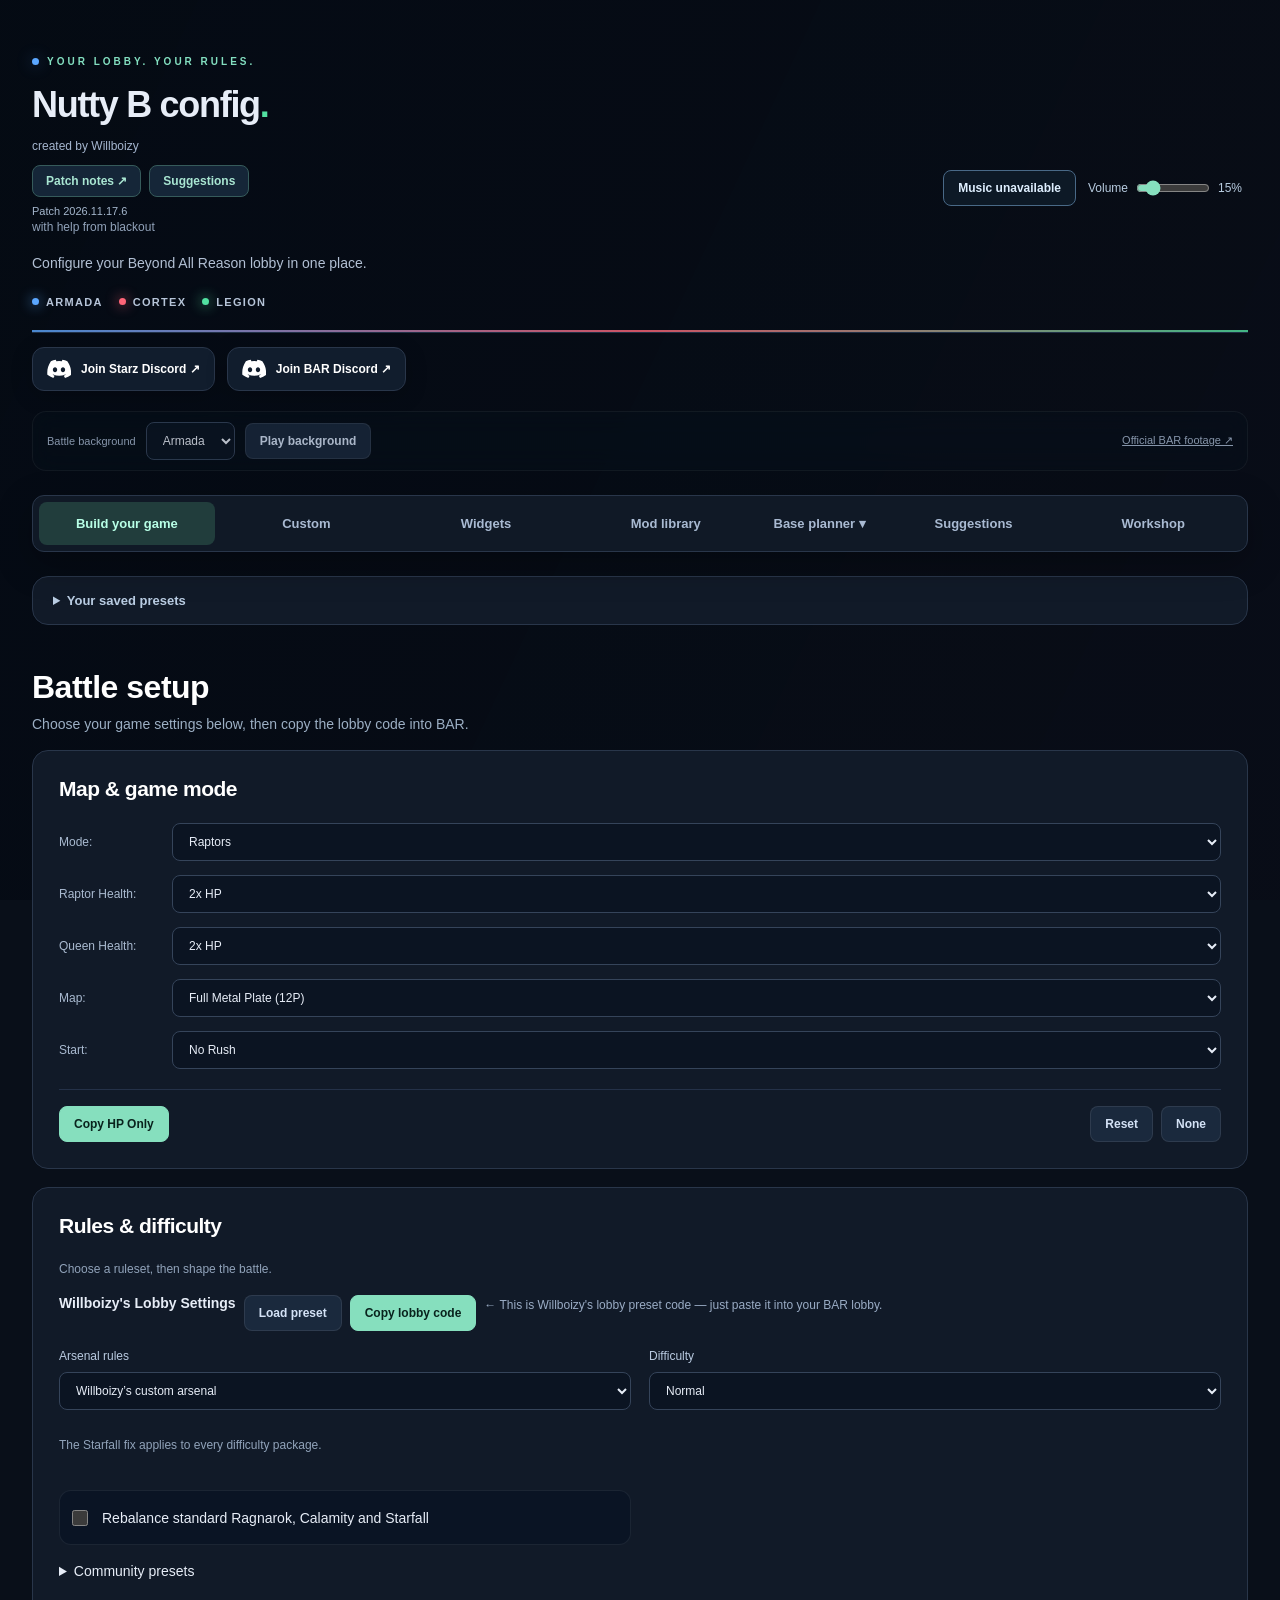
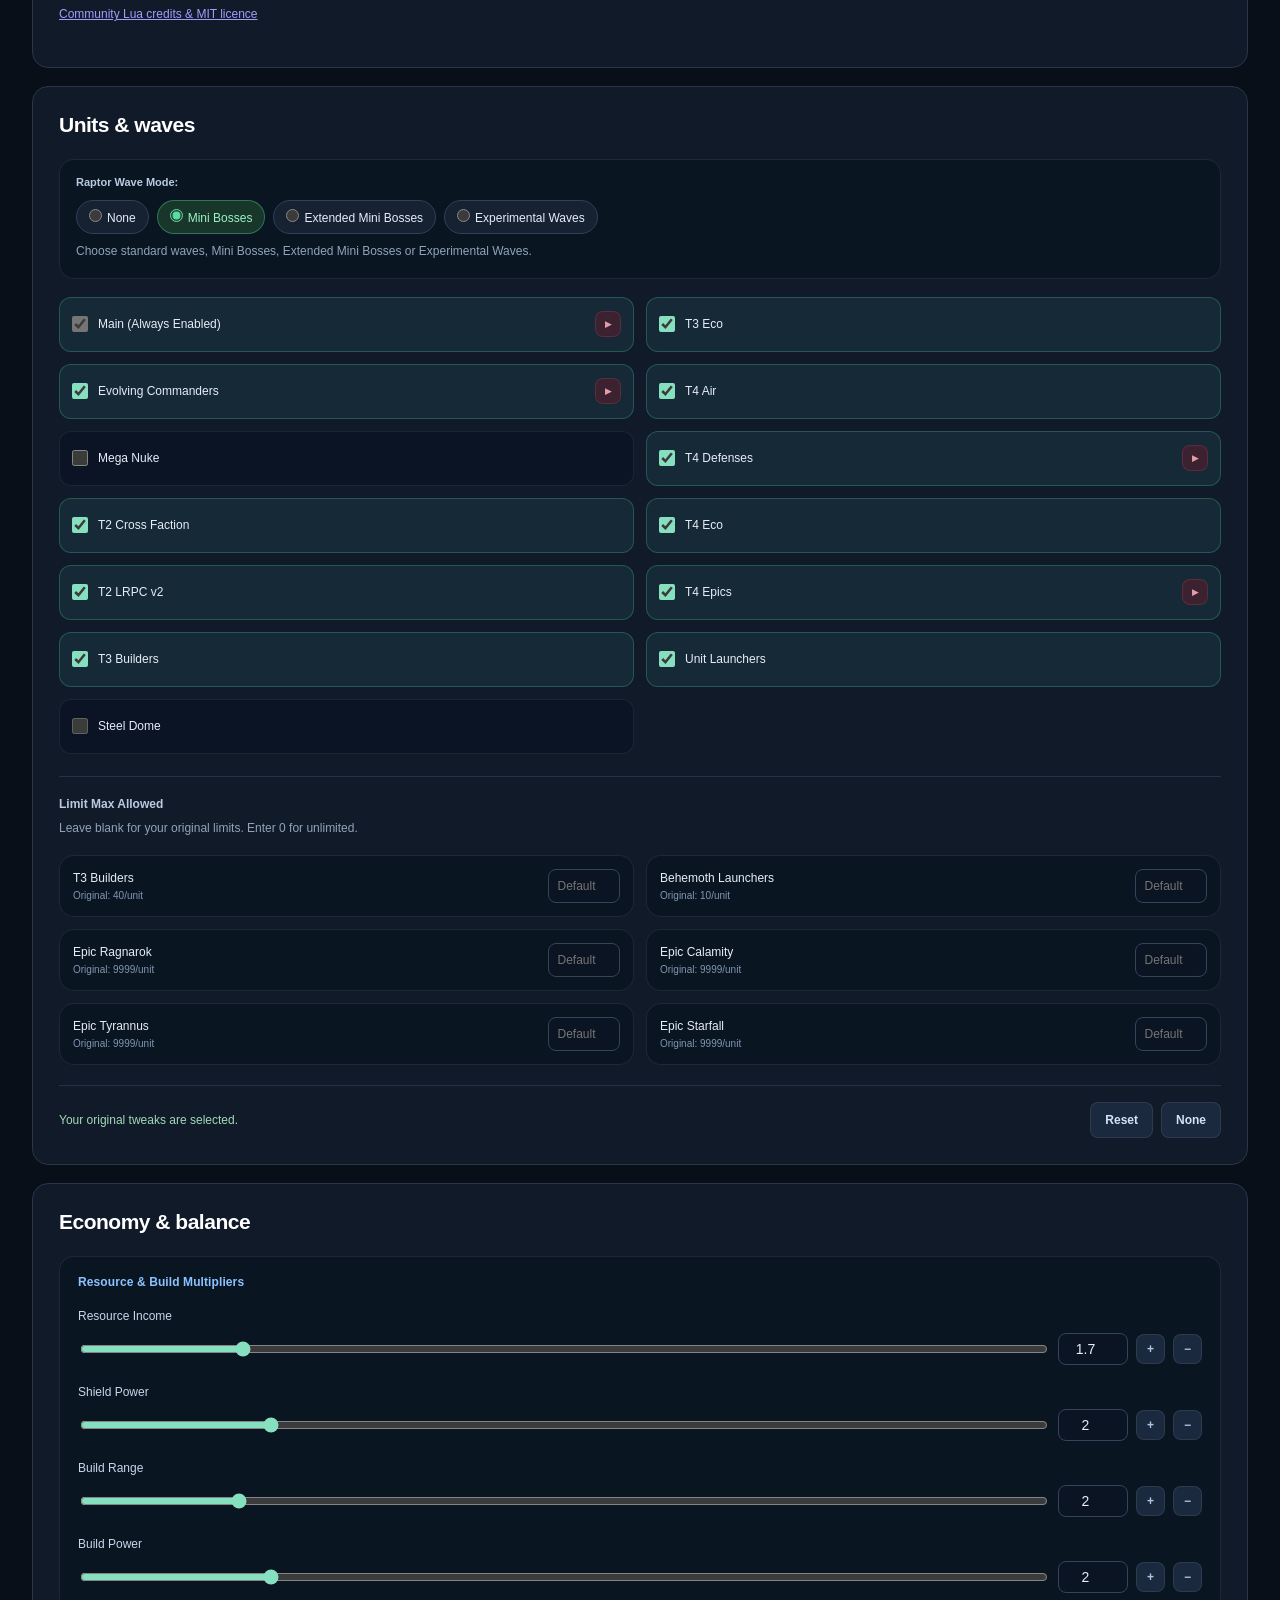
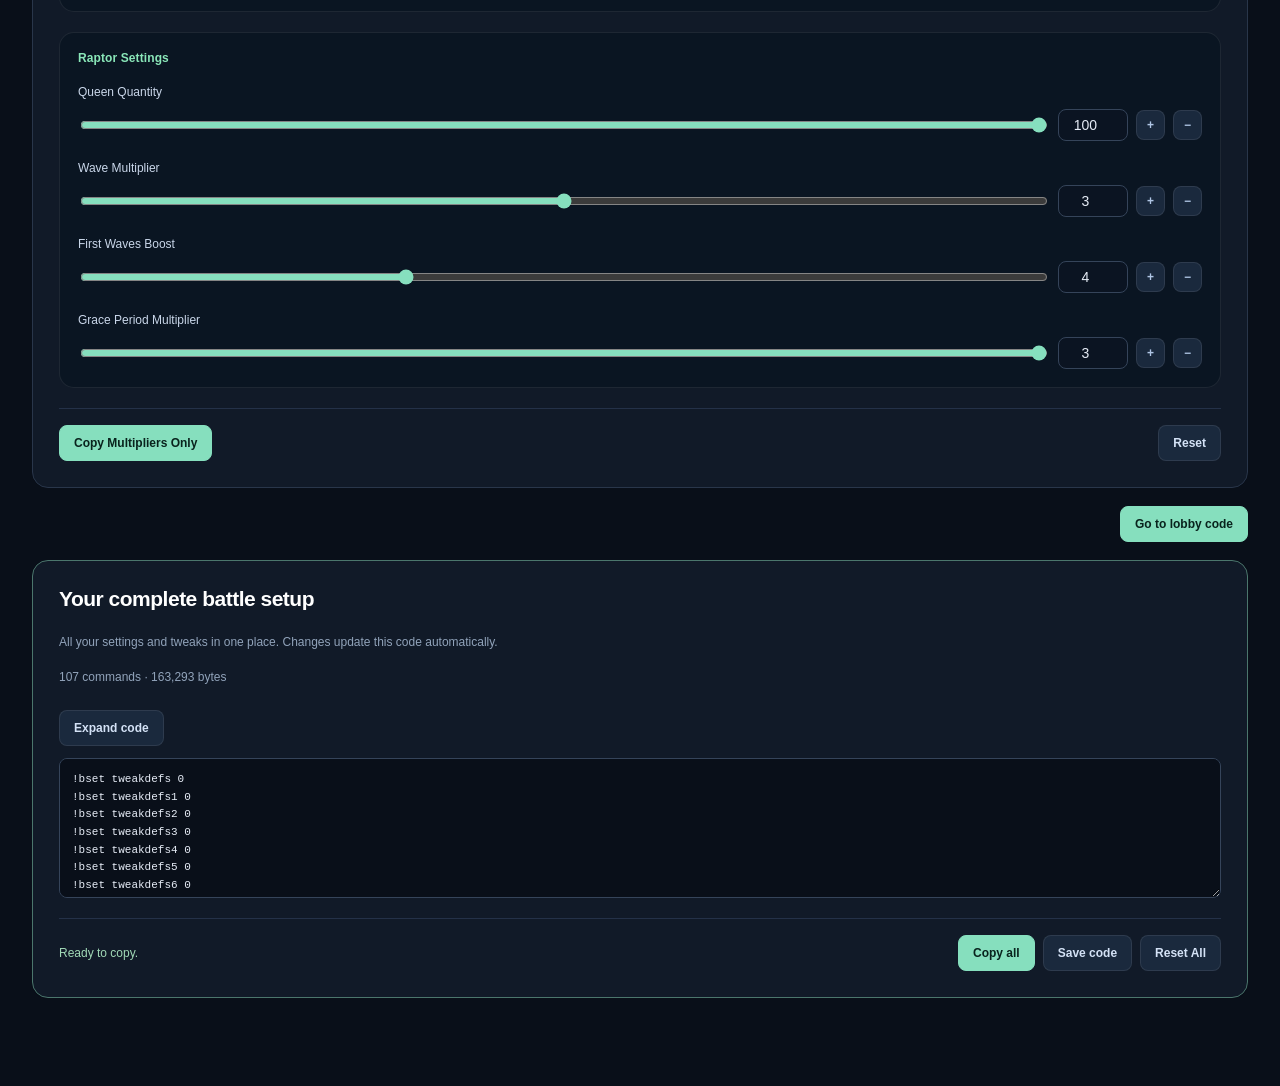
==== index.html @ 0175e6f9 "Patch 2026.11.17.6: Restore Legion turret XP and unlock Sanctuary" ====
<!doctype html>
<html lang="en"><head><meta charset="utf-8"><meta name="viewport" content="width=device-width,initial-scale=1"><title>Nutty B config · NuttyB</title>
<style>
:root{color-scheme:dark;--pink:#ff82bc;--border:#392b43}*{box-sizing:border-box}body{margin:0;background:radial-gradient(ellipse at 10% 0,#352035 0,transparent 45%),#100e16;color:#f9f4fa;font:14px 'Segoe UI',Arial,sans-serif}main{max-width:1180px;margin:auto;padding:38px 30px 28px;min-height:100vh}header{display:flex;justify-content:space-between;align-items:center;gap:20px;margin-bottom:28px}h1{font-size:42px;letter-spacing:-1.8px;margin:4px 0 8px}h2{font-size:21px;letter-spacing:-.5px;margin:0 0 18px}h3{font-size:14px;color:#ffabd0;margin:0 0 22px}.eyebrow{color:#ff82bc;font-size:11px;letter-spacing:2.8px;font-weight:700;text-transform:uppercase}.intro{color:#b7a9c3;margin:0;max-width:540px;line-height:1.6}.badge{border:1px solid #61415f;background:#291d31;border-radius:999px;padding:12px 18px;color:#ffc0dd;font-size:12px}.topnav{display:flex;gap:8px;margin:0 0 24px;padding:5px;background:#1a1522;border:1px solid var(--border);border-radius:14px;width:fit-content;position:sticky;top:10px;z-index:5;box-shadow:0 8px 25px #0005}.topnav button{border:0;background:transparent;padding:12px 22px;border-radius:10px}.topnav button.active{background:#ff82bc;color:#241324}.panel{padding:25px;margin:0 0 22px;border:1px solid var(--border);border-radius:20px;background:#1c1725;box-shadow:0 15px 40px #0002}#configuration{display:grid;grid-template-columns:1fr 1.5fr;gap:22px;align-items:start}#configuration>.panel:first-child{grid-column:1}#configuration>.panel:nth-child(2){grid-column:2;grid-row:1 / span 2}#configuration>.panel:nth-child(3){grid-column:1}.hint{font-size:12px;color:#b3a3c0;line-height:1.6;margin:8px 0 16px}button{font:inherit;font-size:12px;font-weight:650;color:#f9f4fa;background:#332a40;border:1px solid #4b3b58;border-radius:9px;padding:10px 14px;cursor:pointer;transition:background .15s,transform .15s}button:hover{background:#4a3653;transform:translateY(-1px)}button.primary{background:#ff82bc;color:#251224;border-color:#ff82bc}button.primary:hover{background:#ffa7d0}button:disabled{opacity:.5;cursor:default}button:focus-visible,input:focus-visible,select:focus-visible,textarea:focus-visible{outline:2px solid #ffb9db;outline-offset:3px}input,select{font:inherit;color:#f9f4fa;background:#110e18;border:1px solid #4b3a58;border-radius:8px;padding:9px 10px}input[type=checkbox],input[type=radio],input[type=range]{accent-color:var(--pink)}input[type=checkbox]{width:16px;height:16px;margin:0 10px 0 0}select{min-width:0;width:100%;font-size:12px}.setting{display:grid;grid-template-columns:100px 1fr;gap:8px;align-items:center;margin:12px 0}.setting label{color:#cabbd4;font-size:12px}.section-footer{border-top:1px solid #392b43;margin-top:20px;padding-top:16px;display:flex;justify-content:space-between;align-items:center;gap:10px}.toolbar{display:flex;gap:8px}.tweak-grid{display:grid;grid-template-columns:1fr 1fr;gap:10px}.tweak-row{border:1px solid #3d304a;border-radius:10px;background:#231c2d;min-height:52px;padding:12px;display:flex;align-items:center;gap:4px}.tweak-row:has(input:checked){background:#302036;border-color:#734566}.tweak-row label{display:flex;align-items:center;flex:1;font-size:12px;font-weight:600;cursor:pointer}.tweak-row button{padding:5px 8px;color:#ffabd0}.suboptions{padding:10px 14px;background:#18121f;border:1px solid #49324d;border-radius:0 0 10px 10px;margin-top:-6px}.suboptions label{display:flex;align-items:center;padding:7px 0;font-size:12px}.wave-box{padding:14px;margin-bottom:18px;background:#15111e;border-radius:12px;border:1px solid #3d2c46}.wave-title{display:block;margin-bottom:12px;font-size:12px;font-weight:600}.pills{display:flex;gap:8px;flex-wrap:wrap}.pill{padding:8px 12px;background:#231b2c;border:1px solid #4f3a56;border-radius:30px;font-size:12px;cursor:pointer}.pill:has(input:checked){background:#51304b;border-color:#ff82bc}.pill input{margin:0 5px 0 0}.wave-box .hint{margin-bottom:0}.limit-area{margin-top:24px;border-top:1px solid #392b43;padding-top:22px}.limit-title{font-size:14px;font-weight:600}.limits{display:grid;grid-template-columns:1fr 1fr;gap:10px}.limit{display:flex;justify-content:space-between;align-items:center;gap:8px;padding:12px;background:#15111e;border:1px solid #382b43;border-radius:10px;font-size:12px;font-weight:600}.limit input{width:70px;text-align:center}.limit small{display:block;margin-top:5px;font-size:10px;font-weight:400;color:#c7a3bb}.multiplier-grid{display:grid;gap:18px}.multiplier-card{background:#15111e;border:1px solid #382b43;border-radius:12px;padding:18px}.control{margin-bottom:20px}.control:last-child{margin-bottom:0}.control label{display:block;font-size:12px;font-weight:600;margin-bottom:10px}.inputs{display:flex;gap:6px;align-items:center}.inputs input[type=range]{flex:1;min-width:0;padding:0}.inputs input[type=number]{width:66px;text-align:center;padding:7px 5px}.inputs button{padding:7px 10px}.status{font-size:12px;color:#ffc0dd;margin:0;line-height:1.5}#outputs{border-color:#69405f;background:linear-gradient(125deg,#281b30,#1b1725)}#generated{display:grid;grid-template-columns:repeat(3,minmax(0,1fr));gap:14px;margin-top:22px;counter-reset:parts}.copy-row{padding:16px;background:#15111e;border:1px solid #49334e;border-radius:14px;counter-increment:parts;position:relative}.copy-row:before{content:'0' counter(parts);display:block;font-size:27px;font-weight:700;color:#ff82bc;margin-bottom:12px;letter-spacing:-1px}.copy-row button{width:100%;font-size:13px;padding:12px}.copy-row .hint{margin:10px 0;font-size:11px}.part-preview{width:100%;height:92px;resize:vertical;border:1px solid #392b43;border-radius:8px;background:#100c16;color:#bfaac8;padding:10px;font:10px Consolas,monospace}footer{display:flex;justify-content:space-between;gap:20px;color:#a994b5;font-size:11px;line-height:1.7;padding:0 5px}footer a{color:#e6a7ca}[hidden]{display:none!important}@media(min-width:900px){#configuration>.panel:first-child{position:relative}}@media(max-width:900px){main{padding:25px 20px}#configuration{grid-template-columns:1fr}#configuration>.panel:first-child,#configuration>.panel:nth-child(2),#configuration>.panel:nth-child(3){grid-column:1;grid-row:auto}.multiplier-grid{grid-template-columns:1fr 1fr}#generated{grid-template-columns:1fr 1fr}}@media(max-width:580px){main{padding:22px 14px}header{align-items:flex-start}.badge{display:none}h1{font-size:34px}.panel{padding:18px;border-radius:16px}.tweak-grid,.multiplier-grid,#generated{grid-template-columns:1fr}.limits{grid-template-columns:1fr 1fr}.section-footer,footer{flex-wrap:wrap}.topnav{width:100%}.topnav button{flex:1;padding:12px 8px}.limit{flex-direction:column;align-items:flex-start}.limit input{width:100%}}
:root{--pink:#ffe000;--border:#173b73;color-scheme:dark}
body{background:radial-gradient(ellipse at 85% 0,#052b67 0,transparent 42%),#050709;color:#f5f8ff}
header{position:relative;padding:24px 0 26px;border-top:3px solid #ffe000;border-bottom:2px solid #1768f5}
header:after{content:'';position:absolute;bottom:-7px;right:0;width:120px;height:9px;background:repeating-linear-gradient(135deg,#1768f5 0 5px,transparent 5px 11px)}
h1{font-family:Impact,'Arial Narrow','Segoe UI',sans-serif;font-size:54px;font-weight:900;letter-spacing:1px;text-transform:uppercase;text-shadow:3px 2px 0 #0058e4;line-height:1.08}
h2{font-weight:800;color:#fff;letter-spacing:.2px}h3,.eyebrow{color:#ffe000}.intro,.hint,.setting label,footer{color:#acbbcf}
header p[style]{color:#ffe000!important}.badge{border:1px solid #1768f5;background:#071427;color:#fff;border-radius:4px;box-shadow:3px 3px 0 #0058e4}
.topnav{background:#080e18;border-color:#1768f5;border-radius:5px}.topnav button{border-radius:3px}.topnav button.active{background:#ffe000;color:#080b10}
.panel{border-radius:7px;background:#0b1018;border:1px solid #1d498c;box-shadow:0 4px 0 #061d44}
button{background:#10213d;border-color:#28599d;color:#f5f8ff;border-radius:4px}button:hover{background:#153970}button.primary{background:#ffe000;color:#080b10;border-color:#ffe000;box-shadow:0 3px 0 #a69000}button.primary:hover{background:#ffed65}
button:focus-visible,input:focus-visible,select:focus-visible,textarea:focus-visible{outline-color:#ffe000}
input,select,.part-preview{background:#03080f;color:#e5eeff;border-color:#234675;border-radius:4px}
.tweak-row{background:#0b1728;border-color:#244672;border-radius:4px}.tweak-row:has(input:checked){background:#0b2346;border-color:#1768f5;box-shadow:inset 3px 0 #1768f5}.tweak-row button{color:#ffe000}
.suboptions,.wave-box,.limit,.multiplier-card,.copy-row{background:#080e18;border-color:#244672;border-radius:5px}.pill{background:#101c2d;border-color:#244672}.pill:has(input:checked){background:#16356a;border-color:#ffe000;color:#fff}
.limit small{color:#b8c8e0}.section-footer,.limit-area{border-color:#234675}.status{color:#ffe000}
#outputs{background:linear-gradient(125deg,#0c1e39,#070c13);border-color:#1768f5}.copy-row:before{color:#ffe000}.copy-row{box-shadow:inset 0 3px #1768f5}footer a{color:#ffe000}
@media(max-width:580px){h1{font-size:36px;letter-spacing:.5px}.panel{border-radius:5px}header{padding-top:20px}}
/* Modern Blackout dashboard */
:root{--border:#203047;--pink:#ffe14a}
body{background:radial-gradient(ellipse at 90% -10%,#102748 0,transparent 50%),#080c12;font-family:'Segoe UI',Arial,sans-serif;color:#edf3fc}
main{max-width:1280px;padding:44px 36px 32px}
header{padding:12px 0 32px;border-top:0;border-bottom:1px solid #203047;margin-bottom:24px;gap:28px}
header:after{content:none}.eyebrow{font-size:10px;letter-spacing:2.4px;color:#ffe14a;display:inline-flex;align-items:center;gap:8px}.eyebrow:before{content:'';width:7px;height:7px;background:#ffe14a;border-radius:50%;box-shadow:0 0 14px #ffe14a70}
h1{font-family:'Segoe UI',Arial,sans-serif;font-size:48px;letter-spacing:-2px;font-weight:800;text-transform:none;text-shadow:none;line-height:1.15;margin:12px 0}
header p[style]{color:#a5b6cf!important;font-size:12px!important}.intro{font-size:13px;line-height:1.7;max-width:540px;color:#9badc5}
.badge{border:1px solid #28466b;background:#122039;border-radius:999px;box-shadow:none;padding:10px 16px;color:#9ac2ff;font-size:11px;white-space:nowrap}
.topnav{background:#0e1521;border:1px solid #243148;border-radius:12px;padding:5px;top:12px;box-shadow:0 12px 32px #0005;backdrop-filter:blur(16px);margin-bottom:24px}
.topnav button{border-radius:8px;padding:11px 20px;color:#a7b8d0}.topnav button.active{background:#ffe14a;color:#10151d;box-shadow:0 3px 10px #ffe14a18}
.panel{padding:24px;border-radius:16px;background:linear-gradient(145deg,#101823,#0d141e);border:1px solid #243148;box-shadow:0 8px 30px #0002;margin-bottom:20px}
h2{font-size:18px;letter-spacing:-.3px;font-weight:700;margin-bottom:20px}h3{font-size:12px;font-weight:650;letter-spacing:.1px;margin-bottom:20px;color:#8bb8ff}
.hint{color:#8fa1bb;font-size:12px}.setting{grid-template-columns:105px 1fr;margin:14px 0}.setting label{color:#a9bad0}
button{background:#1a2638;border:1px solid #304057;border-radius:8px;font-size:12px;padding:10px 14px;box-shadow:none;transition:background .15s,border-color .15s,transform .15s}
button:hover{background:#24354f;border-color:#456490}button.primary{background:#ffe14a;color:#141a23;border-color:#ffe14a;box-shadow:none}button.primary:hover{background:#ffeb83}
input,select,.part-preview{background:#090f18;color:#e4edf9;border:1px solid #2a3950;border-radius:8px;padding:10px 12px}
select{font-size:12px}.tweak-grid{gap:9px}.tweak-row{min-height:51px;padding:12px;background:#101a28;border:1px solid #28364d;border-radius:9px;box-shadow:none;transition:background .15s,border-color .15s}
.tweak-row:has(input:checked){background:#11223a;border-color:#295da3;box-shadow:none}.tweak-row:hover{border-color:#5275a7}.tweak-row label{font-weight:500}.tweak-row button{padding:5px 9px;background:#1a2d49;border-color:#2c4a70;color:#88b7ff}
input[type=checkbox]{accent-color:#3f8dff;border-radius:4px}input[type=range],input[type=radio]{accent-color:#ffe14a}
.wave-box{padding:16px;background:#0c1421;border:1px solid #27364d;border-radius:10px}.wave-title{color:#b1c1d8;font-size:11px}.pill{padding:8px 12px;background:#162132;border-color:#304058}.pill:has(input:checked){background:#27304a;border-color:#687654;color:#ffeb83}
.suboptions{background:#0a1422;border-color:#2d4768;border-radius:8px}.limit-area{margin-top:22px;padding-top:20px}.limit-title{font-size:12px;color:#b0c0d6}
.limits{gap:9px}.limit{border:1px solid #25354b;background:#0c1421;border-radius:9px;padding:13px;font-weight:500}.limit small{color:#8499b7;font-size:10px}.limit input{width:72px;padding:9px 7px}
.multiplier-card{background:#0c1421;border:1px solid #25354b;border-radius:10px;padding:18px}.control label{font-weight:500;color:#c9d6e9}.inputs{gap:8px}.inputs input[type=number]{width:70px}.inputs button{padding:7px 10px;color:#afc5e4}
.section-footer,.limit-area{border-color:#243148}.status{color:#a7c6f5;font-size:12px}#outputs{background:linear-gradient(130deg,#101e32,#0d141e);border-color:#2d4c75}
.copy-row{background:#0a1421;border:1px solid #2b405f;border-radius:12px;padding:18px;box-shadow:none}.copy-row:before{color:#74acff;font-size:24px;font-weight:650;letter-spacing:-.5px}.part-preview{color:#8ba1bf;font-size:10px;line-height:1.5;height:100px;padding:12px}
#saved-presets{padding:20px 24px}#saved-presets h2{margin-bottom:6px}#saved-presets .hint{margin:8px 0 15px}#saved-presets .toolbar{gap:10px;align-items:center}#saved-presets input{flex:1;min-width:160px;max-width:260px}#saved-presets select{flex:1;min-width:160px}#saved-presets p[role=status]:empty{display:none}footer{color:#788da9;padding:8px 2px}footer a{color:#8fbbff}
@media(max-width:900px){main{padding:30px 22px}h1{font-size:40px}.panel{padding:22px}}
@media(max-width:580px){main{padding:24px 14px}h1{font-size:34px;letter-spacing:-1.2px}.panel{padding:18px;border-radius:13px}.topnav button{padding:11px 8px;font-size:11px}.setting{grid-template-columns:95px 1fr}#saved-presets{padding:18px}#saved-presets input,#saved-presets select{max-width:none;flex-basis:100%}.toolbar{flex-wrap:wrap}.section-footer>.toolbar{width:100%}.section-footer>.toolbar button{flex:1}.limit input{width:100%}.multiplier-card{padding:16px}}
</style><style>.widget-grid{display:grid;grid-template-columns:repeat(3,minmax(0,1fr));gap:16px;margin:24px 0}.widget-card{padding:22px;border:1px solid #263b57;border-radius:14px;background:#0b121d;display:flex;flex-direction:column;gap:12px}.widget-card h3{margin:0;color:#fff;font-size:18px}.widget-card p{margin:0;line-height:1.6;color:#a7b8d0}.widget-card small{color:#ffe14a}.widget-card button,.widget-card a{margin-top:auto}.widget-link{display:inline-block;text-decoration:none;background:#ffe14a;color:#10151d;padding:12px 16px;border-radius:8px;font-size:13px;font-weight:700}.widget-install{padding:20px;background:#101f32;border-radius:12px;line-height:1.8;color:#c5d4e8}.widget-section-title{margin-top:32px}.topnav{flex-wrap:wrap}@media(max-width:900px){.widget-grid{grid-template-columns:repeat(2,minmax(0,1fr))}}@media(max-width:580px){.widget-grid{grid-template-columns:1fr}}</style><style id="battle-background-style">.battle-background{position:fixed;inset:0;width:100%;height:100%;object-fit:cover;z-index:-2;pointer-events:none}body{isolation:isolate;background:#080e18}body:before{content:'';position:fixed;inset:0;background:linear-gradient(110deg,rgba(5,10,17,.88),rgba(8,19,35,.76));z-index:-1;pointer-events:none}.background-controls{display:flex;flex-wrap:wrap;align-items:center;gap:10px;margin:0 0 24px}.background-controls label,.background-controls a{font-size:11px;color:#a7b8d0}.background-controls select{width:auto}.background-controls a{margin-left:auto}@media(prefers-reduced-motion:reduce){.battle-background{display:none}}</style><style>.discord-button{background:#5865f2;color:#fff;display:inline-flex;align-items:center;gap:10px}.discord-button:hover{background:#4752c4}.discord-button:focus-visible{outline:2px solid #fff;outline-offset:4px}.discord-button svg{width:24px;height:24px;fill:currentColor;flex-shrink:0}</style><link rel="stylesheet" href="nutty-modern.css?v=community-cards-1"><link rel="stylesheet" href="nutty-music.css?v=audio-track-1">
<link rel="icon" type="image/png" href="raptor-queen-actual.png?v=20261021">
<link rel="apple-touch-icon" href="raptor-queen-actual.png?v=20261021">
<meta property="og:image" content="https://willzyboi.github.io/nuttyb/raptor-queen-actual.png">
<meta property="og:image:alt" content="Beyond All Reason Epic Raptor Queen">
<meta name="twitter:card" content="summary_large_image">
<meta name="twitter:image" content="https://willzyboi.github.io/nuttyb/raptor-queen-actual.png">
<link rel="stylesheet" href="game-polish.css?v=patch-20261106-1"></head><body><video id="battle-background" class="battle-background" autoplay muted loop playsinline preload="metadata" aria-hidden="true" src="https://ixstudiosdata.nl/BAR/BAR_BG_Armada_Animated_1080P.mp4"></video><main>
<header><div><span class="eyebrow">Your lobby. Your rules.</span><h1>Nutty B config<span style="color:var(--pink)">.</span></h1><p style="margin:0 0 12px;color:#ffc0dd;font-size:13px">created by Willboizy</p><p class="patch-version" style="color:#ffe000;font-size:12px;font-weight:700;margin:8px 0" title="Loaded website patch">Patch 2026.11.17.6 - Blackouts Game Settings</p><p class="creator-help">with help from blackout</p><p class="intro">Build your NuttyB battle, dial up the chaos, and take it straight into BAR.</p><div class="faction-signature" aria-label="Armada, Cortex and Legion"><span style="--faction:var(--armada)"><i aria-hidden="true"></i>Armada</span><span style="--faction:var(--cortex)"><i aria-hidden="true"></i>Cortex</span><span style="--faction:var(--legion)"><i aria-hidden="true"></i>Legion</span></div></div><div class="music-bar"><button id="music-open" class="music-open" aria-pressed="false">♫ Play music</button><label>Volume <input id="music-volume" type="range" min="0" max="100" value="15"><output id="music-level">15%</output></label></div></header>
<div class="discord-links" style="display:flex;flex-wrap:wrap;gap:20px;margin:20px 0 28px"><div><a class="widget-link discord-button" href="https://discord.gg/kmzKGBWB3" target="_blank" rel="noopener noreferrer"><svg viewBox="0 0 24 24" aria-hidden="true"><path d="M20.32 4.37a19.8 19.8 0 0 0-4.89-1.52c-.21.38-.45.89-.62 1.29a18.2 18.2 0 0 0-5.42 0c-.17-.4-.41-.91-.63-1.29A19.7 19.7 0 0 0 3.87 4.37C.78 8.97-.06 13.45.36 17.87a19.9 19.9 0 0 0 6 3.04c.49-.66.92-1.36 1.29-2.1-.71-.26-1.4-.59-2.05-.97l.5-.39c3.96 1.82 8.27 1.82 12.18 0l.5.39c-.65.38-1.34.71-2.05.97.37.74.8 1.44 1.29 2.1a19.8 19.8 0 0 0 6-3.04c.49-5.13-.84-9.57-3.7-13.5ZM8.02 15.15c-1.19 0-2.16-1.09-2.16-2.43s.95-2.43 2.16-2.43c1.22 0 2.18 1.1 2.16 2.43 0 1.34-.95 2.43-2.16 2.43Zm7.96 0c-1.19 0-2.16-1.09-2.16-2.43s.95-2.43 2.16-2.43c1.22 0 2.18 1.1 2.16 2.43 0 1.34-.94 2.43-2.16 2.43Z"/></svg>Join Starz Discord ↗</a><p class="hint" style="margin:8px 0 0">for nutty b games chat</p></div><div><a class="widget-link discord-button" href="https://discord.gg/9XVJW78p2" target="_blank" rel="noopener noreferrer"><svg viewBox="0 0 24 24" aria-hidden="true"><path d="M20.32 4.37a19.8 19.8 0 0 0-4.89-1.52c-.21.38-.45.89-.62 1.29a18.2 18.2 0 0 0-5.42 0c-.17-.4-.41-.91-.63-1.29A19.7 19.7 0 0 0 3.87 4.37C.78 8.97-.06 13.45.36 17.87a19.9 19.9 0 0 0 6 3.04c.49-.66.92-1.36 1.29-2.1-.71-.26-1.4-.59-2.05-.97l.5-.39c3.96 1.82 8.27 1.82 12.18 0l.5.39c-.65.38-1.34.71-2.05.97.37.74.8 1.44 1.29 2.1a19.8 19.8 0 0 0 6-3.04c.49-5.13-.84-9.57-3.7-13.5ZM8.02 15.15c-1.19 0-2.16-1.09-2.16-2.43s.95-2.43 2.16-2.43c1.22 0 2.18 1.1 2.16 2.43 0 1.34-.95 2.43-2.16 2.43Zm7.96 0c-1.19 0-2.16-1.09-2.16-2.43s.95-2.43 2.16-2.43c1.22 0 2.18 1.1 2.16 2.43 0 1.34-.94 2.43-2.16 2.43Z"/></svg>Join BAR Discord ↗</a><p class="hint" style="margin:8px 0 0">Beyond All Reason official Discord</p></div></div>
<div class="background-controls"><label for="background-faction">Battle background</label><select id="background-faction"><option value="Armada">Armada</option><option value="Cortex">Cortex</option></select><button id="background-pause" type="button">Pause background</button><a href="https://www.beyondallreason.info/promokit" target="_blank" rel="noopener noreferrer">Official BAR footage ↗</a></div><nav class="topnav" aria-label="Configurator"><button class="active" id="configuration-tab" aria-pressed="true">Build your game</button><button id="custom-tab" aria-pressed="false">Custom</button><button id="widgets-tab" aria-pressed="false">Widgets</button><button id="library-tab" aria-pressed="false">Mod library</button><div class="planner-menu"><button id="planner-tab" aria-pressed="false">Base planner ▾</button><div class="planner-dropdown"><button id="planner-own" type="button">Make your own</button><button id="planner-community" type="button">Community made</button></div></div><button id="suggestions-tab" aria-pressed="false">Suggestions</button></nav>
<div id="configuration">
<section class="panel"><h2>Set the battlefield</h2><div id="game-settings"></div><div class="section-footer"><button class="primary" id="copy-hp">Copy HP Only</button><div class="toolbar"><button id="reset-game">Reset</button><button id="none-hp">None</button></div></div></section>
<section class="panel"><h2>Choose your arsenal</h2><div class="wave-box"><span class="wave-title">Raptor Wave Mode:</span><div class="pills" id="wave-options"></div><p class="hint">Choose standard waves, Mini Bosses, Extended Mini Bosses or Experimental Waves.</p></div><div class="tweak-grid" id="tweak-options"></div><div class="limit-area"><div class="limit-title">Limit Max Allowed</div><p class="hint">Leave blank for your original limits. Enter 0 for unlimited.</p><div class="limits" id="limits"></div></div><div class="section-footer"><p class="status" id="tweak-status">Your original tweaks are selected.</p><div class="toolbar"><button id="reset-tweaks">Reset</button><button id="none-tweaks">None</button></div></div></section>
<section class="panel"><h2>Turn it up</h2><div class="multiplier-grid"><div class="multiplier-card"><h3>Resource & Build Multipliers</h3><div id="resource-sliders"></div></div><div class="multiplier-card"><h3>Raptor Settings</h3><div id="raptor-sliders"></div></div></div><div class="section-footer"><button class="primary" id="copy-multipliers">Copy Multipliers Only</button><button id="reset-multipliers">Reset</button></div></section>
</div>
<section class="panel" id="outputs"><h2>Your complete battle setup</h2><p class="hint">All your settings and tweaks in one place. Changes update this code automatically.</p><div id="generated"></div><div class="section-footer"><p class="status" id="status" role="status" aria-live="polite">Ready to copy.</p><div class="toolbar"><button class="primary" id="copy-all">Copy all</button><button id="download">Save code</button><button id="reset">Reset All</button></div></div><textarea id="manual" class="part-preview" aria-label="Manual copy" hidden readonly></textarea></section>
<section class="panel" id="custom" hidden>
<h2>Make it yours</h2><p class="hint">Add your own tweaks to this configuration. Applied code is saved in this browser and included in the generated code.</p>
<div class="setting"><label for="custom-format">Code format</label><select id="custom-format"><option value="lua">Lua code</option><option value="tweak">Encoded tweak commands</option></select></div>
<div class="setting" id="custom-target-row"><label for="custom-target">Apply to</label><select id="custom-target"><option value="tweakdefs8">Unit definitions (Lua statements)</option><option value="tweakunits8">Unit tweaks (Lua table)</option></select></div>
<p class="hint">Lua code is encoded automatically. Unit definitions use UnitDefs; unit tweaks must return a table. For encoded tweaks, paste complete !bset tweakdefs or !bset tweakunits commands. Existing tweaks in the same slot are combined; your custom changes take priority within that slot.</p>
<label for="custom-code" style="display:block;margin:18px 0 10px;font-weight:600">Your code</label><textarea id="custom-code" class="part-preview" style="height:280px;font-size:13px" spellcheck="false" placeholder="Paste your Lua or complete encoded tweak commands here"></textarea>
<div class="section-footer"><p id="custom-status" class="status" role="status" aria-live="polite">Paste your code, then select Apply code.</p><div class="toolbar"><button id="clear-custom">Clear</button><button class="primary" id="apply-custom">Apply code</button></div></div>
</section>

<section class="panel" id="widgets" hidden></section><section class="panel" id="library" hidden></section><section id="planner" hidden><div id="planner-community-view" class="panel" hidden><h2>Community made layouts</h2><p>No community layouts have been shared here yet.</p><button id="planner-community-create">Make your own layout</button></div><iframe allowfullscreen title="NuttyB base layout planner" loading="lazy" src="base-planner.html?embedded=1&amp;v=more-buildings-1"></iframe></section><section class="panel" id="suggestions" hidden aria-labelledby="suggestions-heading"><h2 id="suggestions-heading">Suggest a config change</h2><p class="hint">Got an idea for NuttyB? Send unit balance ideas, new features or bug reports. Suggestions are public GitHub issues and need a free GitHub account. They are reviewed before any config changes.</p><form id="suggestion-form" style="max-width:760px;display:grid;gap:16px;margin-top:24px"><label>Category<select id="suggestion-category"><option>Unit balance</option><option>Raptors and bosses</option><option>New feature</option><option>Bug report</option><option>Other</option></select></label><label>Suggestion title<input id="suggestion-title" style="display:block;width:100%;margin-top:8px" maxlength="100" required placeholder="What would you like changed?"></label><label>Details<textarea id="suggestion-details" class="part-preview" style="height:180px;display:block;margin-top:8px;font-size:14px" maxlength="4000" required placeholder="Explain your idea and why it would help. For bugs, include your settings and what happened."></textarea></label><button class="primary" type="submit">Prepare suggestion</button><p id="suggestion-status" role="status">Prepare your suggestion when you are ready.</p><a id="suggestion-submit" class="widget-link" target="_blank" rel="noopener noreferrer" hidden>Review and submit on GitHub</a></form></section></main><script src="nutty-data.js?v=patch-20261021-2"></script><script src="nutty-engine.js?v=url-safe-1"></script><script src="nutty-options.js?v=patch-20261011"></script><script src="steel-dome.js?v=lower-projectiles-1"></script><script src="nutty-ui.js?v=patch-20261029-3"></script><script src="nutty-custom.js?v=inline-copy-1"></script><script src="nutty-presets.js?v=presets-1"></script><script src="nutty-widgets.js?v=inline-copy-1"></script><script src="nutty-library.js?v=inline-copy-1"></script><script src="nutty-background.js?v=battle-1"></script><script src="nutty-lua-parser.js?v=0.3.1"></script><script src="nutty-community-data.js?v=constructor-only-4"></script><script src="nutty-consolidated.js?v=patch-20261117-6"></script><audio id="background-music" src="cosmic-family-flight.m4a" loop preload="metadata"></audio><script src="nutty-music.js?v=audio-track-1"></script><script src="nutty-community-layouts.js?v=blackbunker-early-5"></script><script src="game-polish.js?v=patch-20261117-6"></script><script src="nutty-suggestions.js?v=patch-20261023-1-header"></script></body></html>
---- nutty-modern.css ----
:root{--pink:#5ba7ff;--border:#ffffff16;--armada:#5ba7ff;--cortex:#ff6578;--legion:#52e1a1;color-scheme:dark}
body{font-family:Inter,'Segoe UI',Arial,sans-serif;color:#edf4ff;background:#060b14}
body:before{background:linear-gradient(115deg,rgba(4,10,19,.86),rgba(9,13,23,.74))}
main{max-width:1320px;padding:54px 36px 32px}
header{position:relative;padding:22px 0 30px;align-items:center;gap:28px;margin-bottom:10px}
header:after{content:'';position:absolute;bottom:0;left:0;width:100%;height:2px;background:linear-gradient(90deg,var(--armada),var(--cortex),var(--legion));opacity:.8}
h1{font-size:clamp(36px,5vw,66px);font-weight:800;letter-spacing:-2.6px;line-height:1.08;margin:18px 0 14px}
h1 span{color:var(--legion)!important}.eyebrow{color:#95c7ff;letter-spacing:3px;font-size:10px}.eyebrow:before{background:var(--armada);box-shadow:0 0 16px #5ba7ff70}
.intro{font-size:14px;max-width:580px;color:#b2c0d4}.badge{background:#0c192b80;border:1px solid #73b4ff36;color:#b2d5ff;padding:12px 18px;backdrop-filter:blur(12px)}
.faction-signature{display:flex;gap:16px;flex-wrap:wrap;margin:20px 0 0;color:#b6c4d8;font-size:11px;font-weight:650;letter-spacing:1.3px;text-transform:uppercase}.faction-signature span{display:flex;align-items:center;gap:7px}.faction-signature i{width:7px;height:7px;border-radius:50%;background:var(--faction);box-shadow:0 0 13px var(--faction)}
.discord-links{margin:26px 0 22px!important;gap:14px!important}.discord-links .hint{font-size:11px}.discord-button{border:1px solid #ffffff22;border-radius:12px;padding:13px 18px;box-shadow:0 5px 22px #0003}
.background-controls{padding:10px 14px;background:#08121d75;border:1px solid #ffffff10;border-radius:14px;backdrop-filter:blur(12px)}
.topnav{width:100%;gap:6px;padding:7px;background:#080f1edb;border:1px solid #ffffff16;border-radius:16px;backdrop-filter:blur(22px);box-shadow:0 12px 36px #0004;top:12px}
.topnav button{flex:1;padding:14px 16px;border-radius:11px;color:#a9bad2;font-size:12px}.topnav button.active{background:linear-gradient(120deg,#377ad5,#235aa7);color:#fff;box-shadow:0 3px 18px #367ce52b}.topnav button:nth-child(2).active,.topnav button:nth-child(3).active{background:linear-gradient(120deg,#c4485d,#8d304b)}.topnav button:nth-child(4).active,.topnav button:nth-child(5).active{background:linear-gradient(120deg,#287d62,#185c4a)}
.panel{position:relative;background:linear-gradient(130deg,#101b2be8,#0b131fe8);border:1px solid #ffffff14;border-radius:22px;padding:28px;box-shadow:0 16px 50px #0003;backdrop-filter:blur(18px)}
h2{font-size:19px;font-weight:700;letter-spacing:-.4px;margin-bottom:22px}h3{color:#a2caff}.hint{color:#9aacc5;line-height:1.7}
#configuration>.panel:nth-child(1){border-top-color:#5ba7ff66}#configuration>.panel:nth-child(2){border-top-color:#ff657866}#configuration>.panel:nth-child(3){border-top-color:#52e1a166}
button{border-radius:10px;border:1px solid #ffffff16;background:#1a293d;color:#d4e2f6;transition:background .18s,transform .18s,box-shadow .18s}button:hover{background:#273d58;border-color:#ffffff30;box-shadow:0 5px 18px #0002}button.primary,.widget-link:not(.discord-button){background:#387ed8;border-color:#5ba7ff60;color:#fff}button.primary:hover,.widget-link:not(.discord-button):hover{background:#4893ed}button:focus-visible,input:focus-visible,select:focus-visible,textarea:focus-visible,a:focus-visible{outline:2px solid #89beff;outline-offset:4px}
input,select,.part-preview,.library-search{background:#060d18!important;border-color:#ffffff1c!important;border-radius:10px;color:#e4edfc}input[type=checkbox],input[type=range],input[type=radio]{accent-color:var(--legion)}
.tweak-row{border-radius:12px;background:#0a1424;border-color:#ffffff12;min-height:55px}.tweak-row:has(input:checked){background:#152936;border-color:#52e1a142}.tweak-row:hover{border-color:#ffffff35}.tweak-row button{color:#e69da8;background:#3c2130;border-color:#ff657829}.suboptions{background:#0b1521;border-color:#ff657829}
.wave-box,.limit,.multiplier-card,.copy-row,.widget-card{background:#091420b8;border-color:#ffffff14;border-radius:15px}.pill:has(input:checked){background:#183629;border-color:#52e1a160;color:#9bf2c8}.wave-title,.limit-title{color:#bacbe1}.limit small{color:#8196b1}
.multiplier-card:nth-child(1) h3{color:#8bc2ff}.multiplier-card:nth-child(2) h3{color:#8ae7b9}.copy-row:before{color:var(--armada)}.copy-row:nth-child(3n+2):before{color:var(--cortex)}.copy-row:nth-child(3n):before{color:var(--legion)}#outputs{background:linear-gradient(130deg,#101e31ef,#0c1823ef);border-color:#5ba7ff30}
.library-card{background:linear-gradient(145deg,#122034e8,#0a1322e8)!important;border:1px solid #ffffff18!important;border-radius:18px!important;transition:transform .2s,border-color .2s}.library-card:hover{transform:translateY(-3px);border-color:#5ba7ff55!important}.library-kind{color:#83e7b4!important}.library-categories button[aria-pressed=true]{background:#1c493d!important;border-color:#52e1a17a!important;color:#ccffe6!important}.widget-card small{color:#8ee5b8}.widget-card h3{font-size:17px}.widget-install{background:#112235b8;border:1px solid #5ba7ff26;border-radius:15px}
#saved-presets{background:#0d1824de;border-color:#52e1a126}.status{color:#a1d9b7}footer{color:#8da2bf}
@media(max-width:900px){main{padding:32px 22px}.panel{padding:22px}.topnav button{padding:13px 10px}}
@media(max-width:580px){main{padding:24px 14px}header{padding-top:8px}h1{letter-spacing:-1.5px}.topnav{gap:4px}.topnav button{flex:1 1 30%;padding:12px 9px}.panel{padding:18px;border-radius:17px}.background-controls a{margin-left:0}.discord-links>div{flex:1 1 190px}.discord-button{width:100%;justify-content:center}}
@media(prefers-reduced-motion:reduce){*,*:before,*:after{transition:none!important;animation:none!important}.library-card:hover{transform:none}}
#generated{display:block}.complete-code{height:460px;min-height:260px;font-size:12px;line-height:1.6;white-space:pre;overflow:auto;resize:vertical}.creator-help{font-size:12px;color:#9aacc5;margin:-5px 0 18px}.consolidation-panel{grid-column:1/-1!important;grid-row:auto!important}#configuration>.panel:nth-child(2){grid-column:1;grid-row:auto}#configuration>.panel:nth-child(3){grid-column:2;grid-row:2/span 2}#configuration>.panel:nth-child(4){grid-column:1}.consolidation-controls{display:grid;grid-template-columns:repeat(2,minmax(0,1fr));gap:18px}.consolidation-field{display:flex;flex-direction:column;gap:9px;color:#b9cae0;font-size:12px}.consolidation-controls>.toolbar,.consolidation-controls>.hint{grid-column:1/-1}.workshop-tabs{display:flex;gap:10px;flex-wrap:wrap;margin:22px 0}.workshop-code{width:100%;height:440px;background:#060d18;color:#c3d8ef;border:1px solid #ffffff20;border-radius:12px;padding:18px;font:12px/1.6 Consolas,monospace;resize:vertical;margin:18px 0}.preset-transfer{margin-top:16px;flex-wrap:wrap}.file-control{background:#1a293d;border:1px solid #ffffff16;border-radius:10px;padding:10px;font-size:12px}.file-control input{max-width:240px;font-size:11px;padding:5px;margin-left:10px}#workshop-content>input{width:100%;margin-bottom:20px}.library-card .toolbar{flex-wrap:wrap}#workshop-content>.widget-link{margin-top:20px}@media(max-width:900px){#configuration>.panel{grid-column:1!important;grid-row:auto!important}}@media(max-width:580px){.consolidation-controls{grid-template-columns:1fr}.complete-code{height:360px}.file-control input{display:block;margin:8px 0 0;max-width:100%}}

#generated .complete-code{display:block;height:140px;min-height:140px;margin-top:12px}#generated .complete-code.expanded{height:460px}@media(max-width:580px){#generated .complete-code.expanded{height:360px}}

.topnav .planner-link{display:flex;align-items:center;justify-content:center;padding:12px 18px;color:#b7e7ff;text-decoration:none;border:1px solid #355876;border-radius:10px;background:#152a3b}

#planner iframe{display:block;width:100%;height:1580px;border:0;border-radius:18px;background:#070c16}@media(max-width:900px){#planner iframe{height:2100px}}

.planner-menu{position:relative}.planner-dropdown{display:none;position:absolute;top:100%;left:0;min-width:190px;padding:8px;background:#101f32;border:1px solid #315075;border-radius:12px;z-index:30;box-shadow:0 16px 36px #0008}.planner-menu:hover .planner-dropdown,.planner-menu:focus-within .planner-dropdown{display:grid;gap:6px}.planner-dropdown button{text-align:left;white-space:nowrap}
#planner iframe[hidden]{display:none}
.community-layout-upload{border-top:1px solid #35516a;padding-top:24px;margin-top:24px}.community-layout-upload form{display:grid;gap:16px;max-width:720px}.community-layout-upload label{display:grid;gap:8px;color:#d8e5f2}.community-layout-upload input,.community-layout-upload textarea{width:100%;font:inherit;padding:12px;color:#edf5ff;background:#111e2c;border:1px solid #36516b;border-radius:10px}.community-layout-upload textarea{resize:vertical;min-height:130px}.community-submit-link{color:#81c9ff;font-weight:600}.community-layout-upload [hidden]{display:none!important}

.community-gallery{margin:24px 0 32px}.community-layout-tabs{display:flex;gap:10px;overflow-x:auto;padding-bottom:14px}.community-layout-tabs button{white-space:nowrap;border-radius:999px;padding:12px 20px;background:#112133;border:1px solid #304b65;color:#c3d4e6}.community-layout-tabs button[aria-selected="true"]{background:linear-gradient(120deg,#183d64,#16443c);border-color:#67c7ff;color:#fff;box-shadow:0 0 20px #53aaff18}.community-layout-card{display:grid;grid-template-columns:minmax(0,1.25fr) minmax(280px,1fr);overflow:hidden;border:1px solid #35526d;border-radius:24px;background:linear-gradient(145deg,#122337,#0a1524);box-shadow:0 24px 60px #0005}.community-layout-card[hidden]{display:none}.community-preview{position:relative;display:flex;align-items:center;justify-content:center;min-height:400px;padding:20px;background:#071321}.community-preview img{width:100%;height:100%;max-height:560px;object-fit:contain}.community-preview span{position:absolute;bottom:20px;right:20px;background:#071321dd;color:#dcefff;border:1px solid #497ca5;border-radius:999px;padding:8px 13px;font-size:12px}.community-layout-details{padding:32px}.community-layout-credit{font-size:11px;letter-spacing:.16em;color:#71d2b1!important}.community-layout-details h3{font-size:clamp(24px,3vw,36px);line-height:1.15;margin:12px 0}.community-layout-stats{font-size:13px;color:#9bb1c8!important}.community-layout-details h4{margin:28px 0 10px}.community-layout-guide{white-space:pre-line;line-height:1.65;color:#d6e2ee}.community-layout-download{display:inline-flex;margin-top:20px;padding:13px 20px;border-radius:12px;background:#65bbff;color:#061426;font-weight:700;text-decoration:none}.community-layout-instructions{font-size:12px;line-height:1.6;color:#9ab0c7!important;margin-top:18px}@media(max-width:760px){.community-layout-card{grid-template-columns:1fr}.community-preview{min-height:280px}.community-layout-details{padding:24px}}

.community-gallery-grid{display:grid;grid-template-columns:repeat(auto-fit,minmax(300px,1fr));gap:18px;align-items:start}.community-gallery-grid .community-layout-tabs{display:none}.community-gallery-grid .community-layout-card{display:flex;flex-direction:column;min-width:0;margin:0}.community-gallery-grid .community-preview{width:100%;height:240px;min-height:0}.community-gallery-grid .community-preview img{width:100%;height:100%;object-fit:contain}.community-gallery-grid .community-layout-details{padding:20px}.community-gallery-grid h3{font-size:1.25rem}.community-guide-expand{margin:14px 0}.community-guide-expand summary{cursor:pointer;font-weight:700;color:#95c9ff}.community-guide-expand .community-layout-guide{margin-top:14px;max-height:440px;overflow:auto}.community-gallery-grid .community-layout-instructions{font-size:.82rem}@media(max-width:650px){.community-gallery-grid{grid-template-columns:1fr}}
---- nutty-music.css ----
.music-bar{display:flex;align-items:center;gap:12px;flex-wrap:wrap;margin-top:16px;font-size:12px;color:#b8cce0}.music-bar .music-open{margin:0!important;border-color:#496987!important;background:#101d2bcc!important;color:#dfefff!important;white-space:nowrap}.music-bar label{display:flex;align-items:center;gap:6px}.music-bar input{width:74px;padding:0}.music-bar output{min-width:30px}#background-music{display:none}
---- game-polish.css ----
/* Build Your Game presentation only; existing game settings stay intact. */
.game-polished{--accent:#83dfc0;--surface:#111a28;--line:#29364a;background:#090f19!important;color:#e7edf7!important;font-family:'Segoe UI',Arial,sans-serif!important}
.game-polished main{max-width:1280px!important;padding:28px 32px 70px!important}.game-polished header{padding:24px 0!important;margin-bottom:14px!important}.game-polished header h1{font-size:36px!important;letter-spacing:-1.3px!important}.game-polished .eyebrow{color:#83dfc0!important}.game-polished .patch-version{color:#8d9caf!important;font-size:11px!important}.game-polished .creator-help,.game-polished .creator-credit{font-size:12px!important;color:#91a2b9!important}.game-polished .discord-links{margin:8px 0 20px!important;gap:12px!important}.game-polished .discord-links .hint{display:none}.game-polished .discord-button{padding:9px 14px!important;font-size:12px!important;background:#111d2d!important;border:1px solid var(--line)!important}.game-polished .background-controls{font-size:11px;opacity:.8}.game-polished .topnav{border-radius:12px!important;background:#101926!important;padding:6px!important;border:1px solid var(--line)!important;gap:4px!important}.game-polished .topnav button{border-radius:8px!important;font-size:13px!important}.game-polished .topnav button.active{background:#213d3c!important;color:#b8ffe6!important;border-color:#3e7469!important}
.game-polished #configuration:not([hidden]){display:block!important}.game-polished .panel{background:var(--surface)!important;border:1px solid var(--line)!important;border-radius:16px!important;box-shadow:none!important;padding:26px!important;margin-bottom:18px!important}.game-polished h2{font-size:21px!important;letter-spacing:-.5px}.game-polished .panel p.hint{color:#91a3ba!important;line-height:1.65}.game-polished input,.game-polished select,.game-polished textarea{background:#0b1422!important;border:1px solid #35445a!important;border-radius:8px!important;color:#e7edf7!important}.game-polished button{box-shadow:none!important;border-radius:8px!important}.game-polished button.primary{background:#86dfbe!important;color:#09231d!important;border:1px solid #86dfbe!important;font-weight:700!important}.game-polished button:focus-visible,.game-polished a:focus-visible{outline:2px solid #86dfbe;outline-offset:3px}.game-polished input[type=checkbox],.game-polished input[type=range]{accent-color:#86dfbe}
.game-intro{padding:16px 0 18px}.pro-eyebrow{font-size:10px;letter-spacing:2px;font-weight:700;color:#86dfbe}.game-intro h2{font-size:32px!important;margin:10px 0!important}.game-intro p{color:#9cafc4;font-size:14px;margin:0}.game-step-nav{display:grid;grid-template-columns:repeat(3,1fr);gap:10px;margin:8px 0 14px}.game-step-nav button{display:flex;align-items:center;gap:12px;text-align:left;padding:16px;background:#101a29;color:#b2c1d5;border:1px solid #29364a}.game-step-nav button[aria-current=step]{border-color:#70c8ad;background:#152f30;color:#edfff8}.step-number{display:grid;place-items:center;width:30px;height:30px;border:1px solid #425368;border-radius:50%;font-size:13px;flex-shrink:0}.game-step-nav strong{font-size:14px;display:block}.game-step-nav small{display:block;font-size:11px;color:#8fa5bb;margin-top:5px}.battle-summary{display:flex;align-items:center;flex-wrap:wrap;gap:8px;margin:0 0 24px;padding:13px 0}.summary-label{font-size:10px;letter-spacing:1.5px;color:#7c91a9;margin-right:8px}.summary-chip{font-size:12px;border:1px solid #2b3b50;border-radius:999px;padding:7px 12px;color:#b9cce2;background:#101a27}.game-polished .pro-step-hidden{display:none!important}.game-step-footer{display:flex;flex-wrap:wrap;gap:10px;justify-content:flex-end;margin:22px 0 30px}.game-step-footer button{padding:12px 18px;font-size:13px}.game-step-footer button:disabled{opacity:.4}.game-polished #saved-presets{padding:0 20px!important}.presets-drawer summary{cursor:pointer;padding:16px 0;font-size:13px;font-weight:600;color:#b9cce2}.presets-drawer[open]{padding-bottom:18px}.presets-drawer p{font-size:12px}.game-polished .consolidation-controls{gap:18px!important}.game-polished #tweak-options{gap:12px!important}.game-polished .tweak-group{background:#0d1624!important;border:1px solid #2a3b50!important;border-radius:10px!important}.game-polished .limits{gap:12px!important}.game-polished #outputs{border-color:#4b766c!important}.game-polished #outputs .complete-code{font-size:11px!important;background:#090f19!important}.game-polished .multiplier-grid{gap:20px!important}
@media(max-width:700px){.game-polished main{padding:16px 14px 40px!important}.game-polished .panel{padding:18px!important}.game-step-nav{gap:6px}.game-step-nav button{padding:12px 8px;gap:7px}.game-step-nav small{display:none}.game-step-nav strong{font-size:12px}.step-number{width:24px;height:24px}.game-intro h2{font-size:27px!important}.game-step-footer{justify-content:stretch}.game-step-footer button{flex:1}.game-polished header h1{font-size:29px!important}}

.patch-notes-button{background:#152638;color:#a9e6d2;border:1px solid #365b5b;padding:8px 13px;font:600 12px 'Segoe UI',sans-serif;cursor:pointer}.patch-notes-dialog{box-sizing:border-box;width:min(760px,calc(100vw - 28px));max-height:85vh;overflow:auto;border:1px solid #42576c;border-radius:18px;padding:26px;background:#101a28;color:#e7edf7;box-shadow:0 24px 90px #0009}.patch-notes-dialog::backdrop{background:#030914c9;backdrop-filter:blur(5px)}.patch-notes-head{display:flex;justify-content:space-between;align-items:center;gap:16px}.patch-notes-head h2{margin:0}.patch-notes-head button{background:#1b2a3d;color:#e1edf9;border:1px solid #405169;padding:9px 13px;cursor:pointer}.patch-notes-dialog>p{color:#a5b7cd;line-height:1.6;font-size:13px}.patch-notes-dialog>input{box-sizing:border-box;width:100%;padding:13px;font:inherit}.patch-count{font-size:11px!important;color:#83dfc0!important}.patch-history details{padding:15px 0;border-top:1px solid #2a3c50}.patch-history summary{cursor:pointer;font-size:14px;font-weight:600;color:#dceaf8}.patch-history ul{padding-left:20px}.patch-history li{padding:6px 0;font-size:13px;line-height:1.6;color:#b8cbe0}.patch-history a,.patch-notes-dialog>a{color:#b8cbe0;text-decoration:none}.patch-history a:hover{text-decoration:underline;color:#83dfc0}.patch-notes-dialog>a{font-size:12px;display:inline-block;margin-top:14px}

.current-patch-number{display:block;margin-top:8px;color:#a5b7cd;font-size:11px;font-weight:500}

.game-polished .setup-actions { display: flex; justify-content: flex-end; margin: 0 0 18px; }
.game-polished .setup-more-presets { grid-column: 1 / -1; }
.game-polished .setup-more-presets summary { cursor: pointer; width: fit-content; }
.game-polished .setup-more-presets .toolbar { margin-top: 10px; flex-wrap: wrap; }
@media (max-width: 600px) {
  .game-polished main { padding-inline: 14px !important; }
  .game-polished #configuration .panel { padding: 16px !important; }
  .game-polished .consolidation-controls { grid-template-columns: minmax(0, 1fr); }
  .game-polished .consolidation-controls .toolbar { flex-wrap: wrap !important; }
}
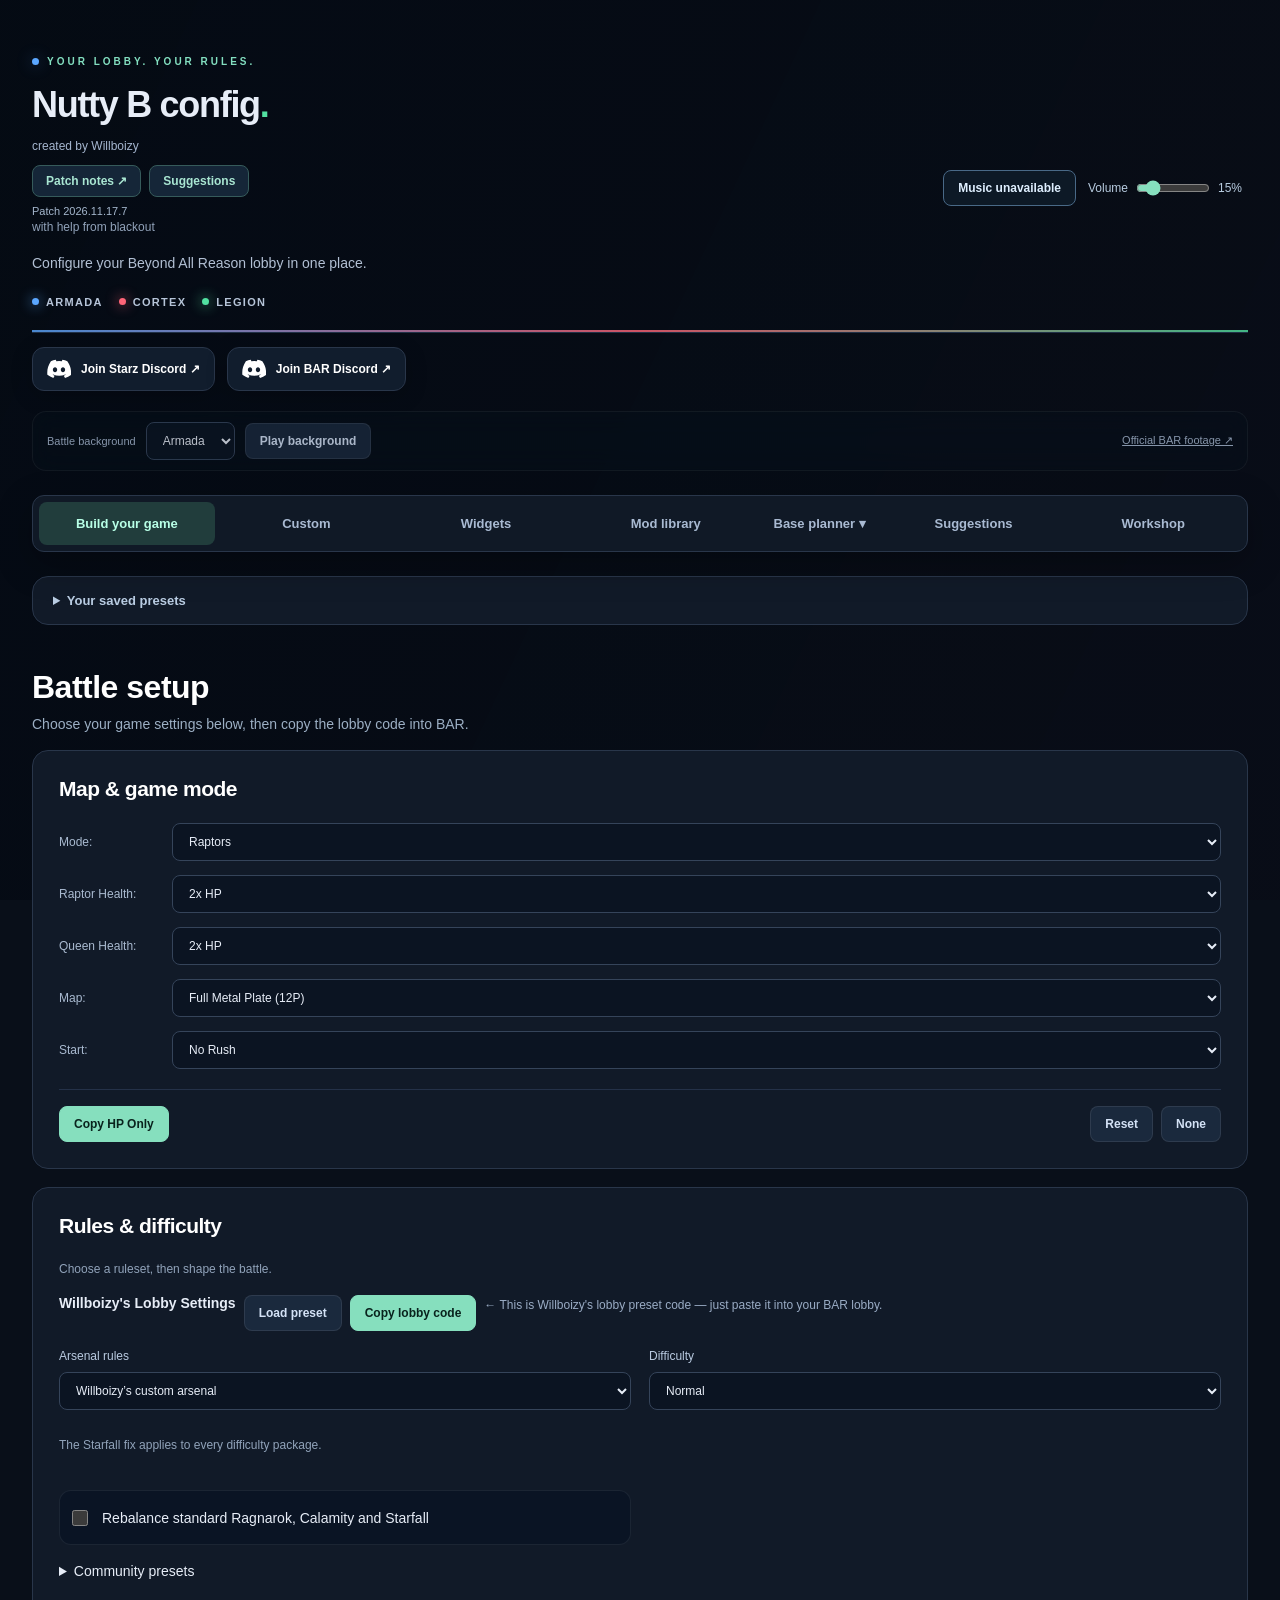
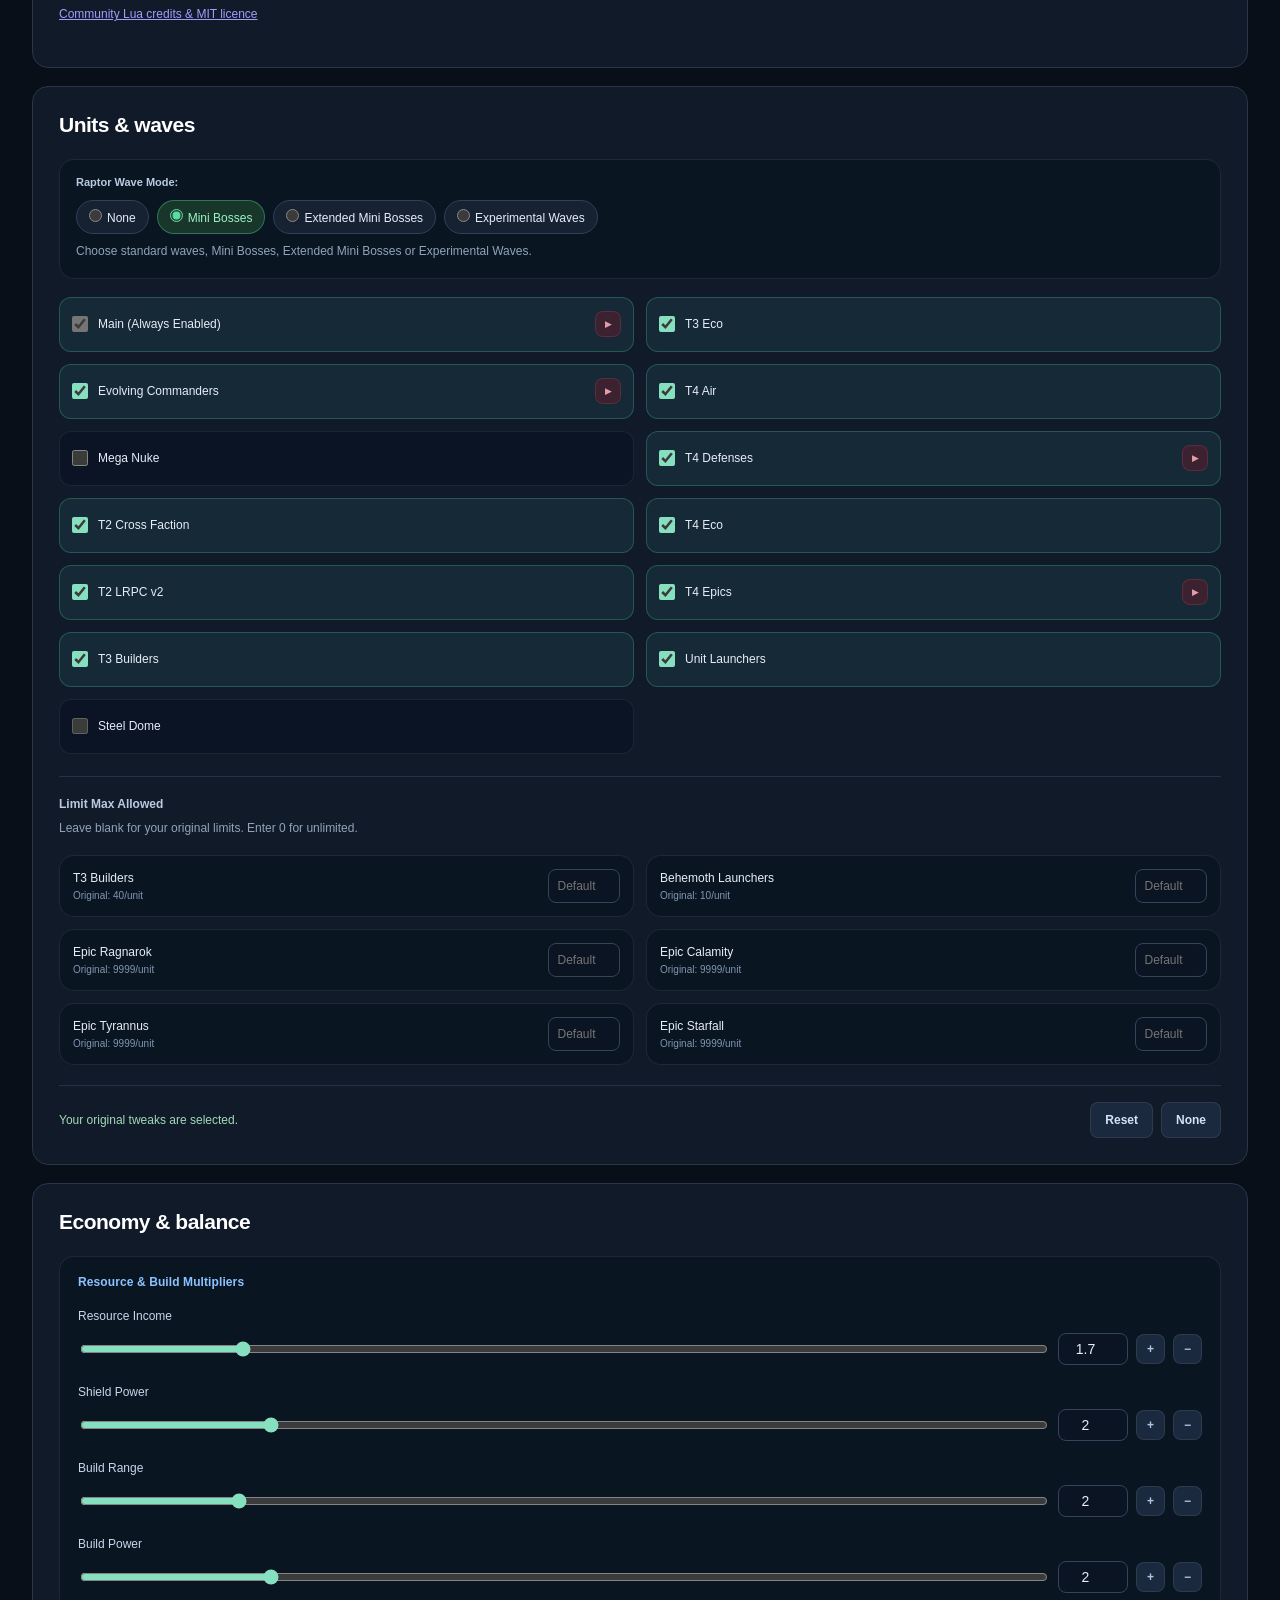
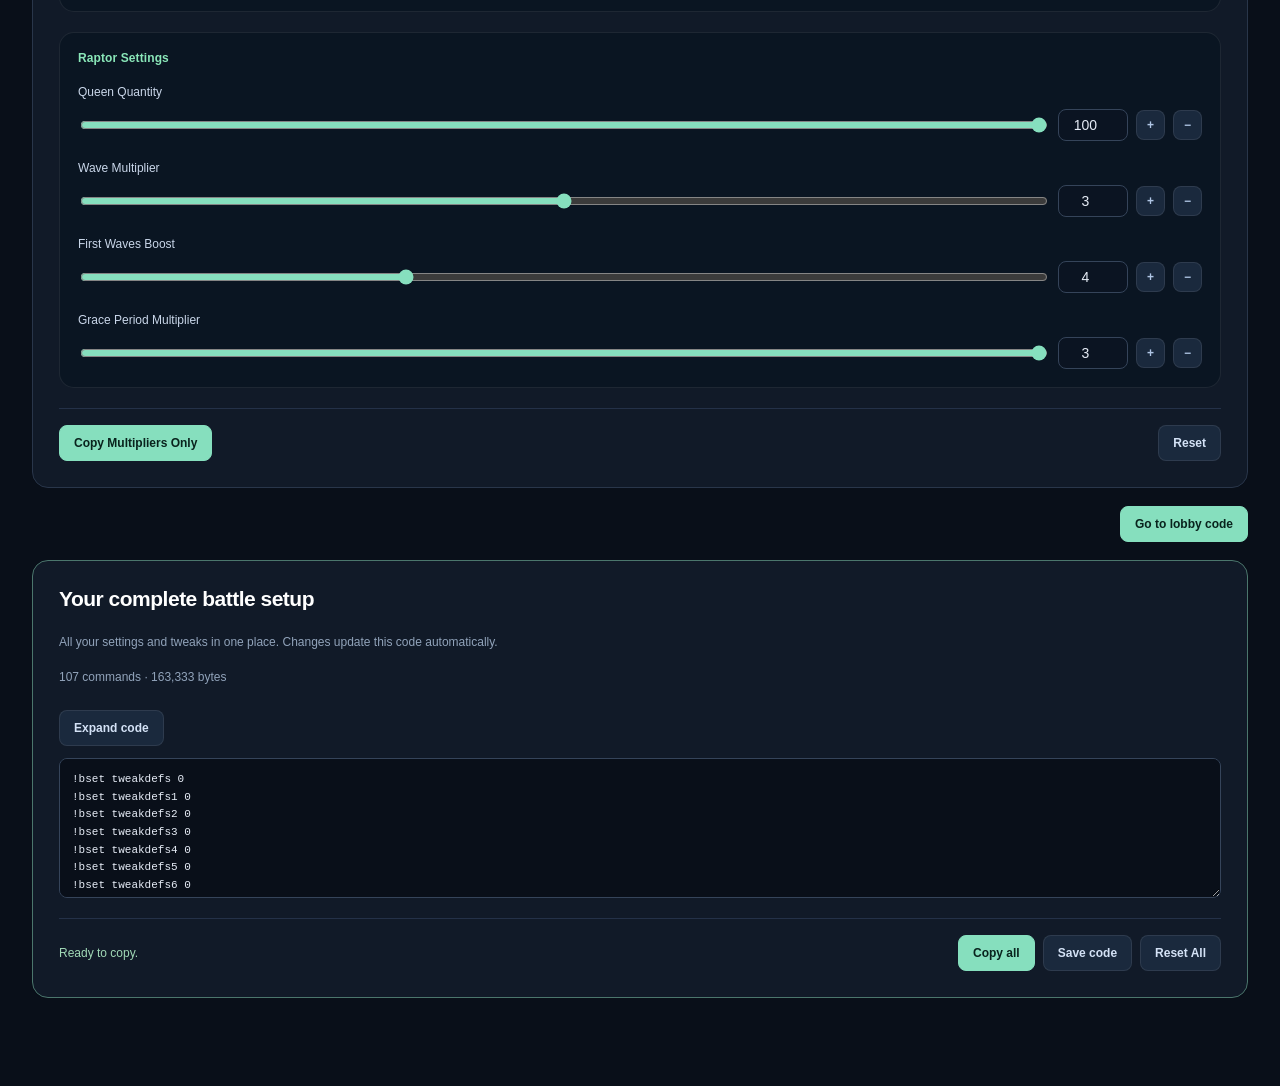
==== commit fd81f8f1: "Patch 2026.11.17.7: Fix Bulwark shield dimming" ====
--- a/index.html
+++ b/index.html
@@ -56,7 +56,7 @@
 <meta name="twitter:card" content="summary_large_image">
 <meta name="twitter:image" content="https://willzyboi.github.io/nuttyb/raptor-queen-actual.png">
 <link rel="stylesheet" href="game-polish.css?v=patch-20261106-1"></head><body><video id="battle-background" class="battle-background" autoplay muted loop playsinline preload="metadata" aria-hidden="true" src="https://ixstudiosdata.nl/BAR/BAR_BG_Armada_Animated_1080P.mp4"></video><main>
-<header><div><span class="eyebrow">Your lobby. Your rules.</span><h1>Nutty B config<span style="color:var(--pink)">.</span></h1><p style="margin:0 0 12px;color:#ffc0dd;font-size:13px">created by Willboizy</p><p class="patch-version" style="color:#ffe000;font-size:12px;font-weight:700;margin:8px 0" title="Loaded website patch">Patch 2026.11.17.6 - Blackouts Game Settings</p><p class="creator-help">with help from blackout</p><p class="intro">Build your NuttyB battle, dial up the chaos, and take it straight into BAR.</p><div class="faction-signature" aria-label="Armada, Cortex and Legion"><span style="--faction:var(--armada)"><i aria-hidden="true"></i>Armada</span><span style="--faction:var(--cortex)"><i aria-hidden="true"></i>Cortex</span><span style="--faction:var(--legion)"><i aria-hidden="true"></i>Legion</span></div></div><div class="music-bar"><button id="music-open" class="music-open" aria-pressed="false">♫ Play music</button><label>Volume <input id="music-volume" type="range" min="0" max="100" value="15"><output id="music-level">15%</output></label></div></header>
+<header><div><span class="eyebrow">Your lobby. Your rules.</span><h1>Nutty B config<span style="color:var(--pink)">.</span></h1><p style="margin:0 0 12px;color:#ffc0dd;font-size:13px">created by Willboizy</p><p class="patch-version" style="color:#ffe000;font-size:12px;font-weight:700;margin:8px 0" title="Loaded website patch">Patch 2026.11.17.7 - Blackouts Game Settings</p><p class="creator-help">with help from blackout</p><p class="intro">Build your NuttyB battle, dial up the chaos, and take it straight into BAR.</p><div class="faction-signature" aria-label="Armada, Cortex and Legion"><span style="--faction:var(--armada)"><i aria-hidden="true"></i>Armada</span><span style="--faction:var(--cortex)"><i aria-hidden="true"></i>Cortex</span><span style="--faction:var(--legion)"><i aria-hidden="true"></i>Legion</span></div></div><div class="music-bar"><button id="music-open" class="music-open" aria-pressed="false">♫ Play music</button><label>Volume <input id="music-volume" type="range" min="0" max="100" value="15"><output id="music-level">15%</output></label></div></header>
 <div class="discord-links" style="display:flex;flex-wrap:wrap;gap:20px;margin:20px 0 28px"><div><a class="widget-link discord-button" href="https://discord.gg/kmzKGBWB3" target="_blank" rel="noopener noreferrer"><svg viewBox="0 0 24 24" aria-hidden="true"><path d="M20.32 4.37a19.8 19.8 0 0 0-4.89-1.52c-.21.38-.45.89-.62 1.29a18.2 18.2 0 0 0-5.42 0c-.17-.4-.41-.91-.63-1.29A19.7 19.7 0 0 0 3.87 4.37C.78 8.97-.06 13.45.36 17.87a19.9 19.9 0 0 0 6 3.04c.49-.66.92-1.36 1.29-2.1-.71-.26-1.4-.59-2.05-.97l.5-.39c3.96 1.82 8.27 1.82 12.18 0l.5.39c-.65.38-1.34.71-2.05.97.37.74.8 1.44 1.29 2.1a19.8 19.8 0 0 0 6-3.04c.49-5.13-.84-9.57-3.7-13.5ZM8.02 15.15c-1.19 0-2.16-1.09-2.16-2.43s.95-2.43 2.16-2.43c1.22 0 2.18 1.1 2.16 2.43 0 1.34-.95 2.43-2.16 2.43Zm7.96 0c-1.19 0-2.16-1.09-2.16-2.43s.95-2.43 2.16-2.43c1.22 0 2.18 1.1 2.16 2.43 0 1.34-.94 2.43-2.16 2.43Z"/></svg>Join Starz Discord ↗</a><p class="hint" style="margin:8px 0 0">for nutty b games chat</p></div><div><a class="widget-link discord-button" href="https://discord.gg/9XVJW78p2" target="_blank" rel="noopener noreferrer"><svg viewBox="0 0 24 24" aria-hidden="true"><path d="M20.32 4.37a19.8 19.8 0 0 0-4.89-1.52c-.21.38-.45.89-.62 1.29a18.2 18.2 0 0 0-5.42 0c-.17-.4-.41-.91-.63-1.29A19.7 19.7 0 0 0 3.87 4.37C.78 8.97-.06 13.45.36 17.87a19.9 19.9 0 0 0 6 3.04c.49-.66.92-1.36 1.29-2.1-.71-.26-1.4-.59-2.05-.97l.5-.39c3.96 1.82 8.27 1.82 12.18 0l.5.39c-.65.38-1.34.71-2.05.97.37.74.8 1.44 1.29 2.1a19.8 19.8 0 0 0 6-3.04c.49-5.13-.84-9.57-3.7-13.5ZM8.02 15.15c-1.19 0-2.16-1.09-2.16-2.43s.95-2.43 2.16-2.43c1.22 0 2.18 1.1 2.16 2.43 0 1.34-.95 2.43-2.16 2.43Zm7.96 0c-1.19 0-2.16-1.09-2.16-2.43s.95-2.43 2.16-2.43c1.22 0 2.18 1.1 2.16 2.43 0 1.34-.94 2.43-2.16 2.43Z"/></svg>Join BAR Discord ↗</a><p class="hint" style="margin:8px 0 0">Beyond All Reason official Discord</p></div></div>
 <div class="background-controls"><label for="background-faction">Battle background</label><select id="background-faction"><option value="Armada">Armada</option><option value="Cortex">Cortex</option></select><button id="background-pause" type="button">Pause background</button><a href="https://www.beyondallreason.info/promokit" target="_blank" rel="noopener noreferrer">Official BAR footage ↗</a></div><nav class="topnav" aria-label="Configurator"><button class="active" id="configuration-tab" aria-pressed="true">Build your game</button><button id="custom-tab" aria-pressed="false">Custom</button><button id="widgets-tab" aria-pressed="false">Widgets</button><button id="library-tab" aria-pressed="false">Mod library</button><div class="planner-menu"><button id="planner-tab" aria-pressed="false">Base planner ▾</button><div class="planner-dropdown"><button id="planner-own" type="button">Make your own</button><button id="planner-community" type="button">Community made</button></div></div><button id="suggestions-tab" aria-pressed="false">Suggestions</button></nav>
 <div id="configuration">
@@ -74,4 +74,4 @@
 <div class="section-footer"><p id="custom-status" class="status" role="status" aria-live="polite">Paste your code, then select Apply code.</p><div class="toolbar"><button id="clear-custom">Clear</button><button class="primary" id="apply-custom">Apply code</button></div></div>
 </section>
 
-<section class="panel" id="widgets" hidden></section><section class="panel" id="library" hidden></section><section id="planner" hidden><div id="planner-community-view" class="panel" hidden><h2>Community made layouts</h2><p>No community layouts have been shared here yet.</p><button id="planner-community-create">Make your own layout</button></div><iframe allowfullscreen title="NuttyB base layout planner" loading="lazy" src="base-planner.html?embedded=1&amp;v=more-buildings-1"></iframe></section><section class="panel" id="suggestions" hidden aria-labelledby="suggestions-heading"><h2 id="suggestions-heading">Suggest a config change</h2><p class="hint">Got an idea for NuttyB? Send unit balance ideas, new features or bug reports. Suggestions are public GitHub issues and need a free GitHub account. They are reviewed before any config changes.</p><form id="suggestion-form" style="max-width:760px;display:grid;gap:16px;margin-top:24px"><label>Category<select id="suggestion-category"><option>Unit balance</option><option>Raptors and bosses</option><option>New feature</option><option>Bug report</option><option>Other</option></select></label><label>Suggestion title<input id="suggestion-title" style="display:block;width:100%;margin-top:8px" maxlength="100" required placeholder="What would you like changed?"></label><label>Details<textarea id="suggestion-details" class="part-preview" style="height:180px;display:block;margin-top:8px;font-size:14px" maxlength="4000" required placeholder="Explain your idea and why it would help. For bugs, include your settings and what happened."></textarea></label><button class="primary" type="submit">Prepare suggestion</button><p id="suggestion-status" role="status">Prepare your suggestion when you are ready.</p><a id="suggestion-submit" class="widget-link" target="_blank" rel="noopener noreferrer" hidden>Review and submit on GitHub</a></form></section></main><script src="nutty-data.js?v=patch-20261021-2"></script><script src="nutty-engine.js?v=url-safe-1"></script><script src="nutty-options.js?v=patch-20261011"></script><script src="steel-dome.js?v=lower-projectiles-1"></script><script src="nutty-ui.js?v=patch-20261029-3"></script><script src="nutty-custom.js?v=inline-copy-1"></script><script src="nutty-presets.js?v=presets-1"></script><script src="nutty-widgets.js?v=inline-copy-1"></script><script src="nutty-library.js?v=inline-copy-1"></script><script src="nutty-background.js?v=battle-1"></script><script src="nutty-lua-parser.js?v=0.3.1"></script><script src="nutty-community-data.js?v=constructor-only-4"></script><script src="nutty-consolidated.js?v=patch-20261117-6"></script><audio id="background-music" src="cosmic-family-flight.m4a" loop preload="metadata"></audio><script src="nutty-music.js?v=audio-track-1"></script><script src="nutty-community-layouts.js?v=blackbunker-early-5"></script><script src="game-polish.js?v=patch-20261117-6"></script><script src="nutty-suggestions.js?v=patch-20261023-1-header"></script></body></html>+<section class="panel" id="widgets" hidden></section><section class="panel" id="library" hidden></section><section id="planner" hidden><div id="planner-community-view" class="panel" hidden><h2>Community made layouts</h2><p>No community layouts have been shared here yet.</p><button id="planner-community-create">Make your own layout</button></div><iframe allowfullscreen title="NuttyB base layout planner" loading="lazy" src="base-planner.html?embedded=1&amp;v=more-buildings-1"></iframe></section><section class="panel" id="suggestions" hidden aria-labelledby="suggestions-heading"><h2 id="suggestions-heading">Suggest a config change</h2><p class="hint">Got an idea for NuttyB? Send unit balance ideas, new features or bug reports. Suggestions are public GitHub issues and need a free GitHub account. They are reviewed before any config changes.</p><form id="suggestion-form" style="max-width:760px;display:grid;gap:16px;margin-top:24px"><label>Category<select id="suggestion-category"><option>Unit balance</option><option>Raptors and bosses</option><option>New feature</option><option>Bug report</option><option>Other</option></select></label><label>Suggestion title<input id="suggestion-title" style="display:block;width:100%;margin-top:8px" maxlength="100" required placeholder="What would you like changed?"></label><label>Details<textarea id="suggestion-details" class="part-preview" style="height:180px;display:block;margin-top:8px;font-size:14px" maxlength="4000" required placeholder="Explain your idea and why it would help. For bugs, include your settings and what happened."></textarea></label><button class="primary" type="submit">Prepare suggestion</button><p id="suggestion-status" role="status">Prepare your suggestion when you are ready.</p><a id="suggestion-submit" class="widget-link" target="_blank" rel="noopener noreferrer" hidden>Review and submit on GitHub</a></form></section></main><script src="nutty-data.js?v=patch-20261021-2"></script><script src="nutty-engine.js?v=url-safe-1"></script><script src="nutty-options.js?v=patch-20261011"></script><script src="steel-dome.js?v=lower-projectiles-1"></script><script src="nutty-ui.js?v=patch-20261029-3"></script><script src="nutty-custom.js?v=inline-copy-1"></script><script src="nutty-presets.js?v=presets-1"></script><script src="nutty-widgets.js?v=inline-copy-1"></script><script src="nutty-library.js?v=inline-copy-1"></script><script src="nutty-background.js?v=battle-1"></script><script src="nutty-lua-parser.js?v=0.3.1"></script><script src="nutty-community-data.js?v=constructor-only-4"></script><script src="nutty-consolidated.js?v=patch-20261117-7"></script><audio id="background-music" src="cosmic-family-flight.m4a" loop preload="metadata"></audio><script src="nutty-music.js?v=audio-track-1"></script><script src="nutty-community-layouts.js?v=blackbunker-early-5"></script><script src="game-polish.js?v=patch-20261117-7"></script><script src="nutty-suggestions.js?v=patch-20261023-1-header"></script></body></html>
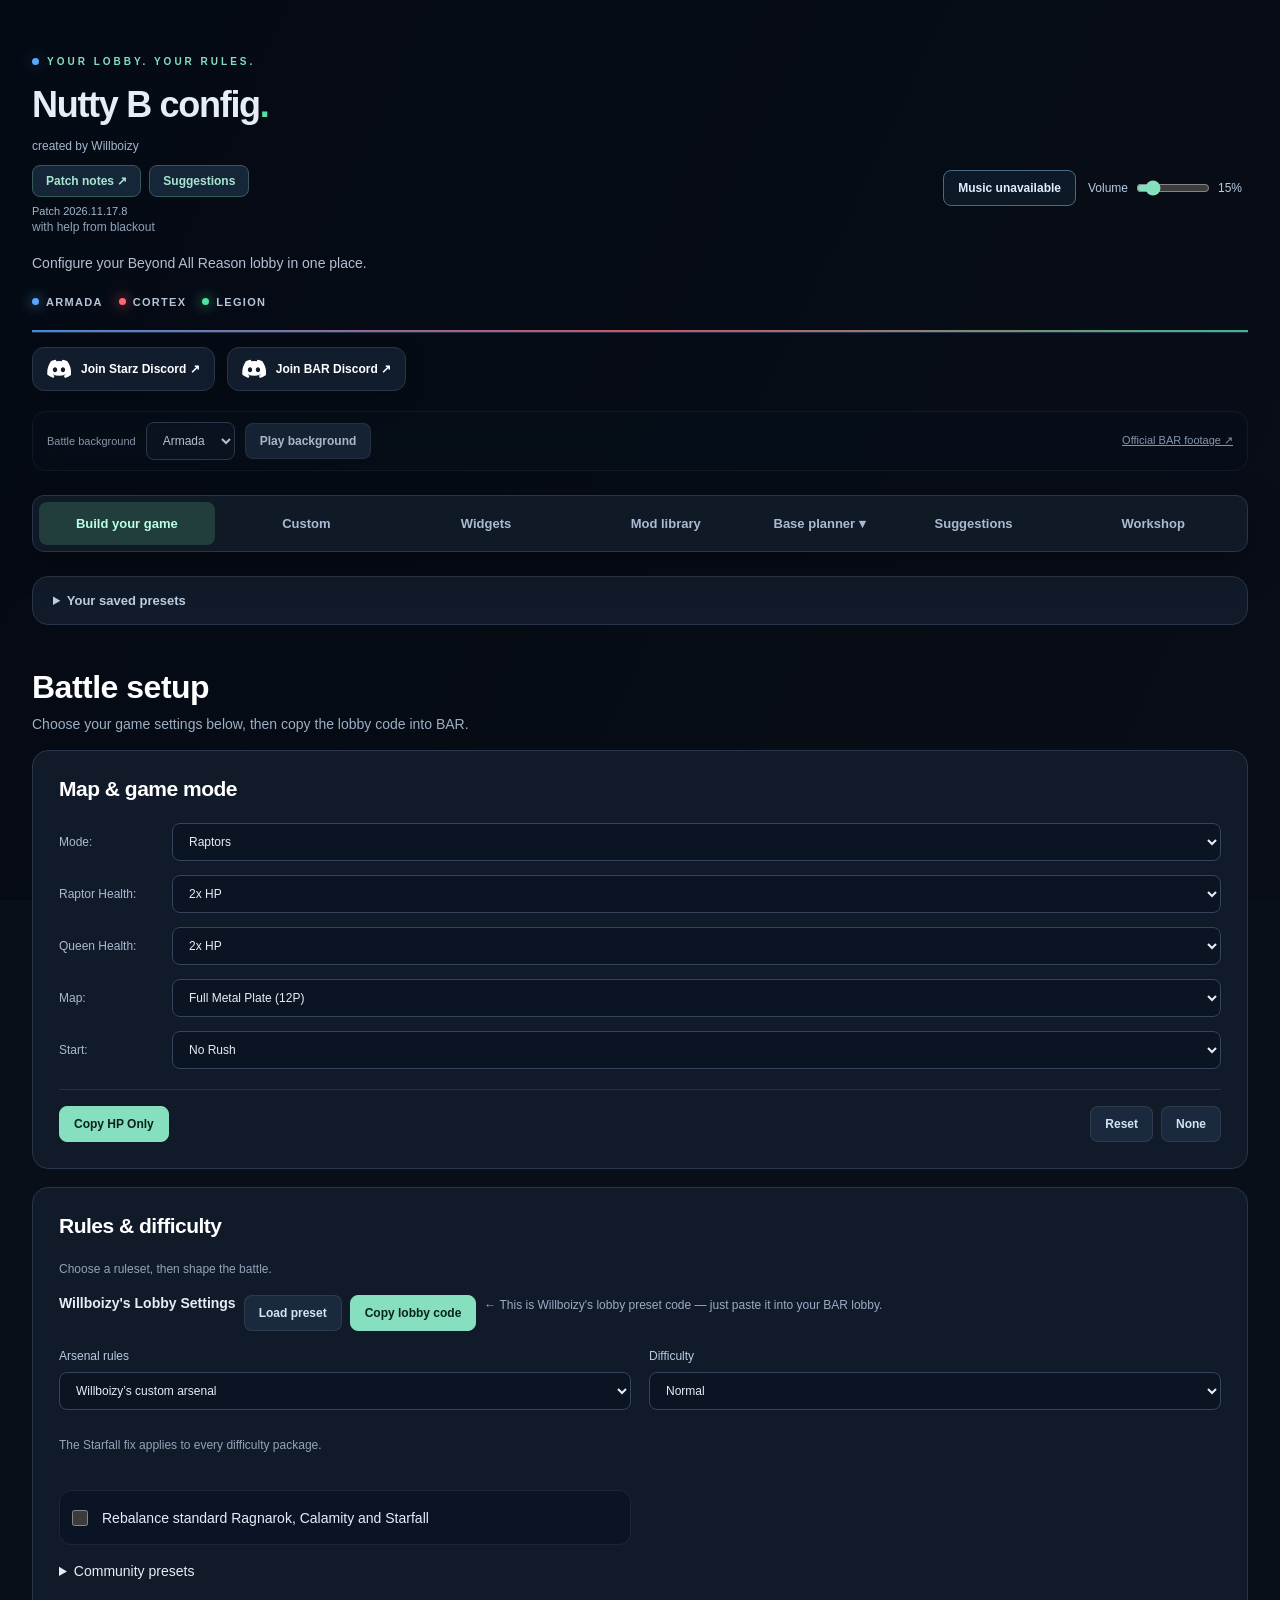
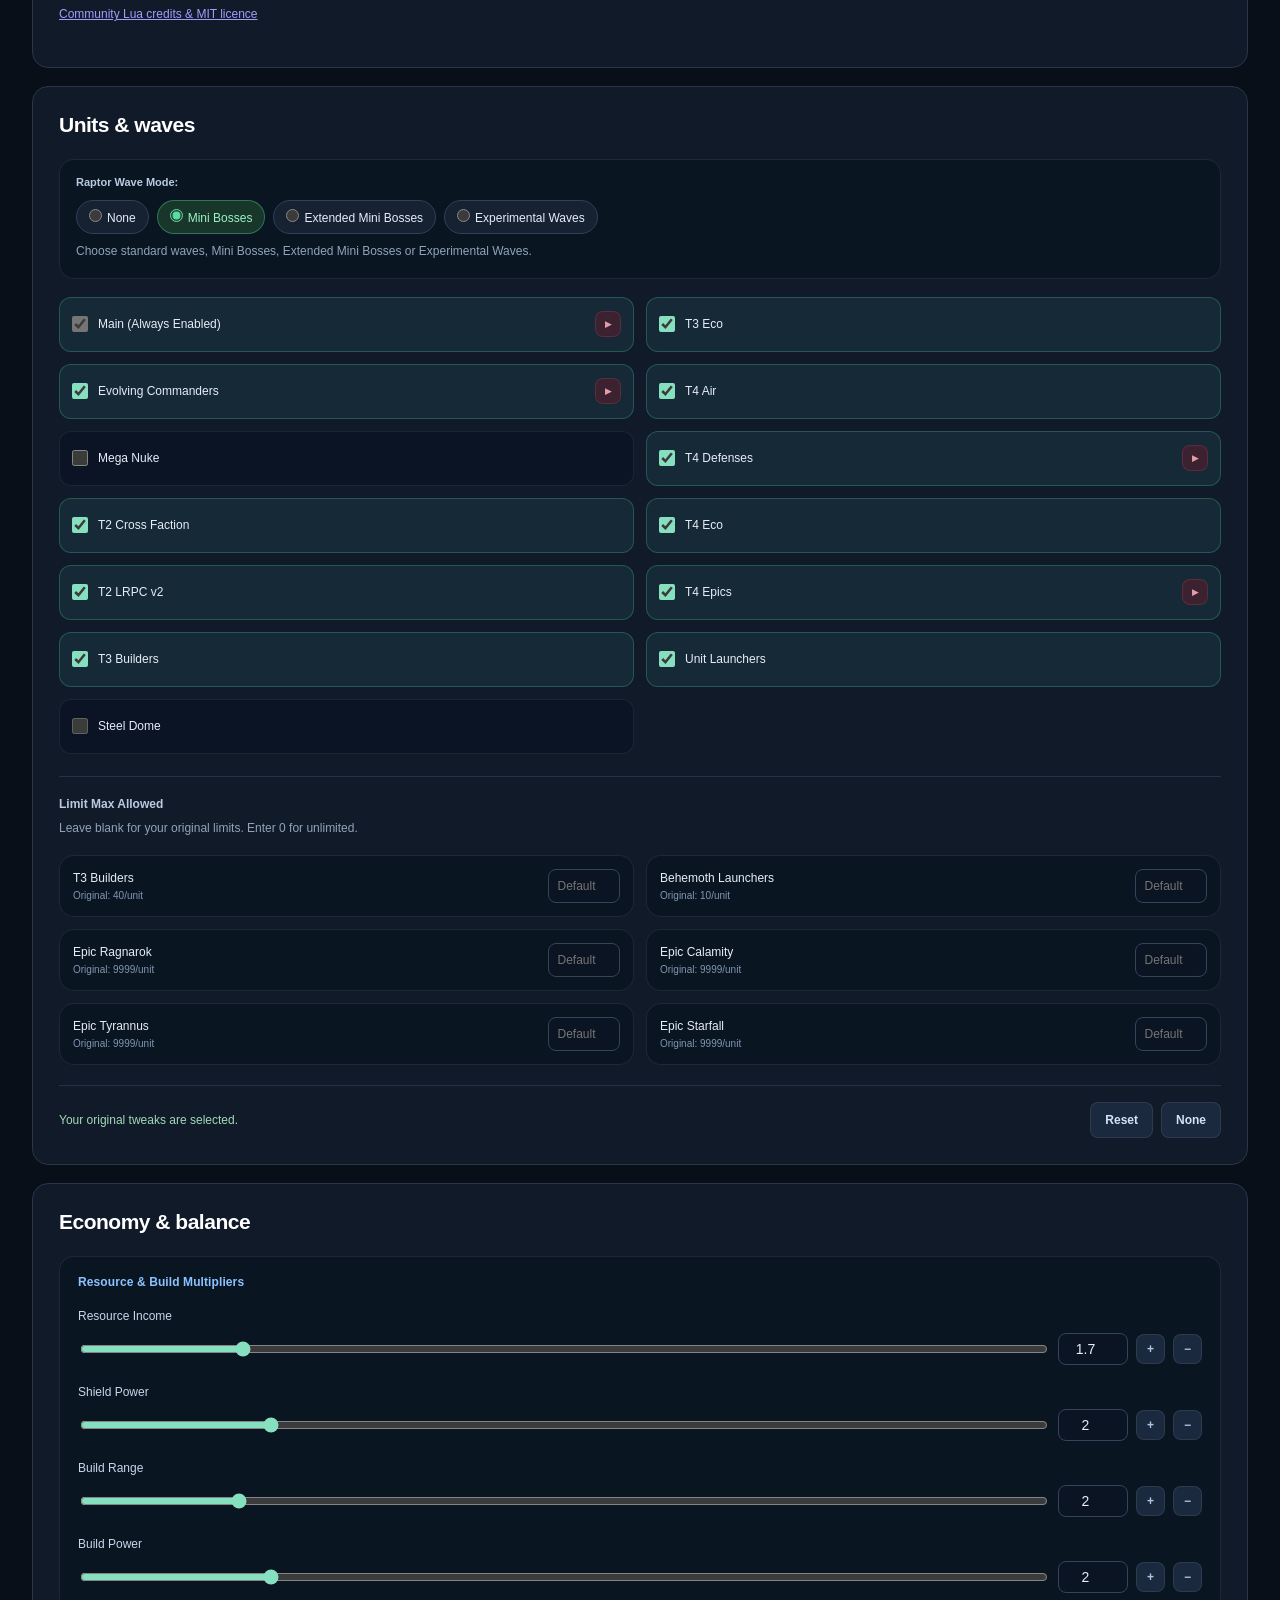
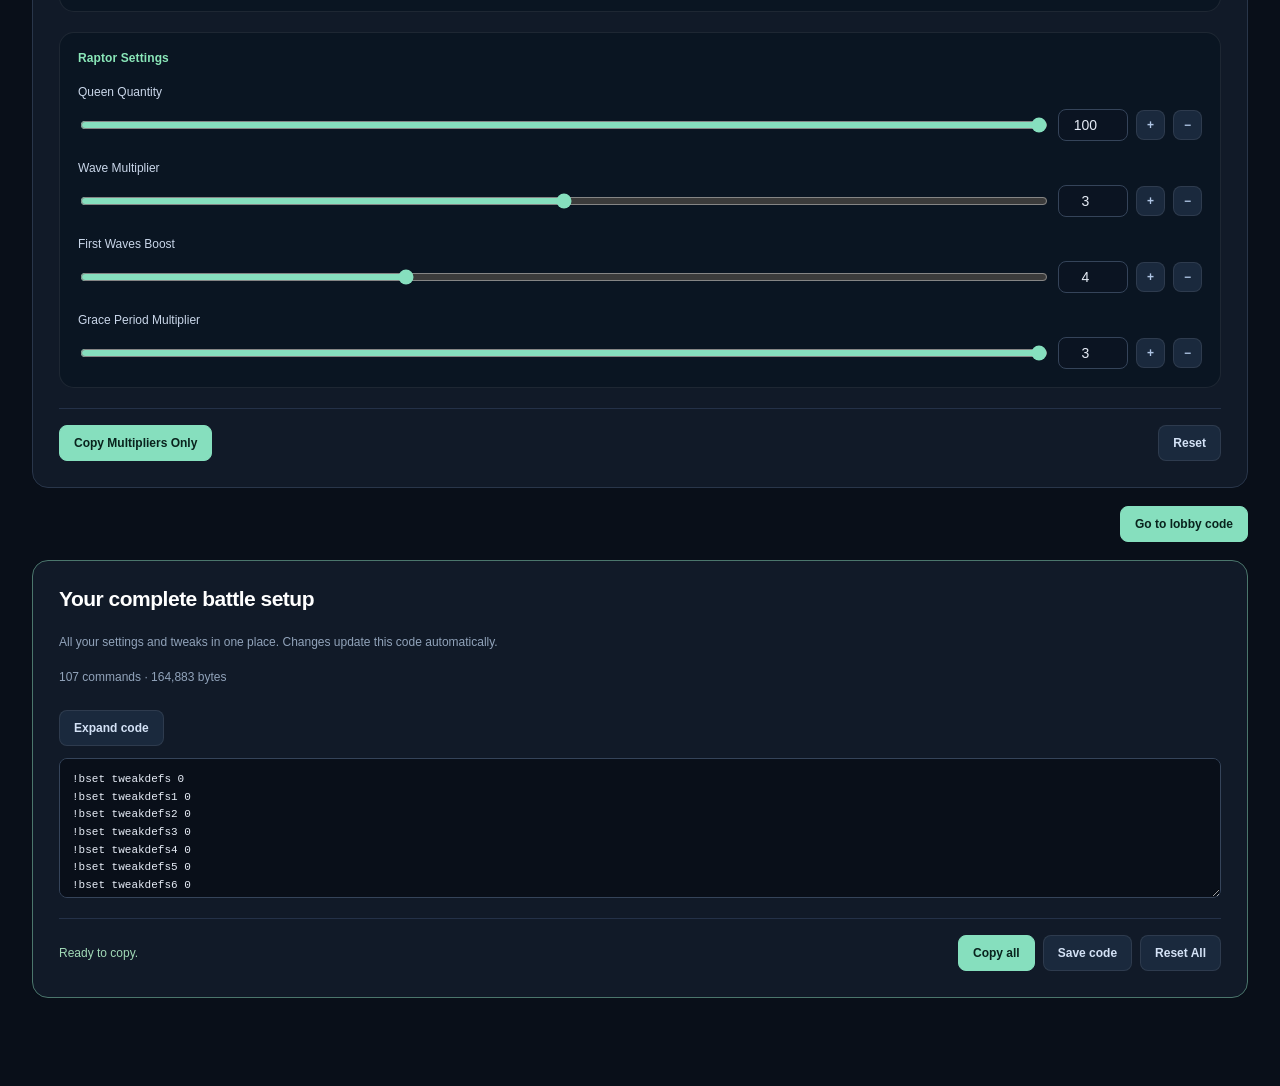
==== commit 73656557: "Patch 2026.11.17.8: Expand Legion gun and Cortex wall build menus" ====
--- a/index.html
+++ b/index.html
@@ -56,7 +56,7 @@
 <meta name="twitter:card" content="summary_large_image">
 <meta name="twitter:image" content="https://willzyboi.github.io/nuttyb/raptor-queen-actual.png">
 <link rel="stylesheet" href="game-polish.css?v=patch-20261106-1"></head><body><video id="battle-background" class="battle-background" autoplay muted loop playsinline preload="metadata" aria-hidden="true" src="https://ixstudiosdata.nl/BAR/BAR_BG_Armada_Animated_1080P.mp4"></video><main>
-<header><div><span class="eyebrow">Your lobby. Your rules.</span><h1>Nutty B config<span style="color:var(--pink)">.</span></h1><p style="margin:0 0 12px;color:#ffc0dd;font-size:13px">created by Willboizy</p><p class="patch-version" style="color:#ffe000;font-size:12px;font-weight:700;margin:8px 0" title="Loaded website patch">Patch 2026.11.17.7 - Blackouts Game Settings</p><p class="creator-help">with help from blackout</p><p class="intro">Build your NuttyB battle, dial up the chaos, and take it straight into BAR.</p><div class="faction-signature" aria-label="Armada, Cortex and Legion"><span style="--faction:var(--armada)"><i aria-hidden="true"></i>Armada</span><span style="--faction:var(--cortex)"><i aria-hidden="true"></i>Cortex</span><span style="--faction:var(--legion)"><i aria-hidden="true"></i>Legion</span></div></div><div class="music-bar"><button id="music-open" class="music-open" aria-pressed="false">♫ Play music</button><label>Volume <input id="music-volume" type="range" min="0" max="100" value="15"><output id="music-level">15%</output></label></div></header>
+<header><div><span class="eyebrow">Your lobby. Your rules.</span><h1>Nutty B config<span style="color:var(--pink)">.</span></h1><p style="margin:0 0 12px;color:#ffc0dd;font-size:13px">created by Willboizy</p><p class="patch-version" style="color:#ffe000;font-size:12px;font-weight:700;margin:8px 0" title="Loaded website patch">Patch 2026.11.17.8 - Blackouts Game Settings</p><p class="creator-help">with help from blackout</p><p class="intro">Build your NuttyB battle, dial up the chaos, and take it straight into BAR.</p><div class="faction-signature" aria-label="Armada, Cortex and Legion"><span style="--faction:var(--armada)"><i aria-hidden="true"></i>Armada</span><span style="--faction:var(--cortex)"><i aria-hidden="true"></i>Cortex</span><span style="--faction:var(--legion)"><i aria-hidden="true"></i>Legion</span></div></div><div class="music-bar"><button id="music-open" class="music-open" aria-pressed="false">♫ Play music</button><label>Volume <input id="music-volume" type="range" min="0" max="100" value="15"><output id="music-level">15%</output></label></div></header>
 <div class="discord-links" style="display:flex;flex-wrap:wrap;gap:20px;margin:20px 0 28px"><div><a class="widget-link discord-button" href="https://discord.gg/kmzKGBWB3" target="_blank" rel="noopener noreferrer"><svg viewBox="0 0 24 24" aria-hidden="true"><path d="M20.32 4.37a19.8 19.8 0 0 0-4.89-1.52c-.21.38-.45.89-.62 1.29a18.2 18.2 0 0 0-5.42 0c-.17-.4-.41-.91-.63-1.29A19.7 19.7 0 0 0 3.87 4.37C.78 8.97-.06 13.45.36 17.87a19.9 19.9 0 0 0 6 3.04c.49-.66.92-1.36 1.29-2.1-.71-.26-1.4-.59-2.05-.97l.5-.39c3.96 1.82 8.27 1.82 12.18 0l.5.39c-.65.38-1.34.71-2.05.97.37.74.8 1.44 1.29 2.1a19.8 19.8 0 0 0 6-3.04c.49-5.13-.84-9.57-3.7-13.5ZM8.02 15.15c-1.19 0-2.16-1.09-2.16-2.43s.95-2.43 2.16-2.43c1.22 0 2.18 1.1 2.16 2.43 0 1.34-.95 2.43-2.16 2.43Zm7.96 0c-1.19 0-2.16-1.09-2.16-2.43s.95-2.43 2.16-2.43c1.22 0 2.18 1.1 2.16 2.43 0 1.34-.94 2.43-2.16 2.43Z"/></svg>Join Starz Discord ↗</a><p class="hint" style="margin:8px 0 0">for nutty b games chat</p></div><div><a class="widget-link discord-button" href="https://discord.gg/9XVJW78p2" target="_blank" rel="noopener noreferrer"><svg viewBox="0 0 24 24" aria-hidden="true"><path d="M20.32 4.37a19.8 19.8 0 0 0-4.89-1.52c-.21.38-.45.89-.62 1.29a18.2 18.2 0 0 0-5.42 0c-.17-.4-.41-.91-.63-1.29A19.7 19.7 0 0 0 3.87 4.37C.78 8.97-.06 13.45.36 17.87a19.9 19.9 0 0 0 6 3.04c.49-.66.92-1.36 1.29-2.1-.71-.26-1.4-.59-2.05-.97l.5-.39c3.96 1.82 8.27 1.82 12.18 0l.5.39c-.65.38-1.34.71-2.05.97.37.74.8 1.44 1.29 2.1a19.8 19.8 0 0 0 6-3.04c.49-5.13-.84-9.57-3.7-13.5ZM8.02 15.15c-1.19 0-2.16-1.09-2.16-2.43s.95-2.43 2.16-2.43c1.22 0 2.18 1.1 2.16 2.43 0 1.34-.95 2.43-2.16 2.43Zm7.96 0c-1.19 0-2.16-1.09-2.16-2.43s.95-2.43 2.16-2.43c1.22 0 2.18 1.1 2.16 2.43 0 1.34-.94 2.43-2.16 2.43Z"/></svg>Join BAR Discord ↗</a><p class="hint" style="margin:8px 0 0">Beyond All Reason official Discord</p></div></div>
 <div class="background-controls"><label for="background-faction">Battle background</label><select id="background-faction"><option value="Armada">Armada</option><option value="Cortex">Cortex</option></select><button id="background-pause" type="button">Pause background</button><a href="https://www.beyondallreason.info/promokit" target="_blank" rel="noopener noreferrer">Official BAR footage ↗</a></div><nav class="topnav" aria-label="Configurator"><button class="active" id="configuration-tab" aria-pressed="true">Build your game</button><button id="custom-tab" aria-pressed="false">Custom</button><button id="widgets-tab" aria-pressed="false">Widgets</button><button id="library-tab" aria-pressed="false">Mod library</button><div class="planner-menu"><button id="planner-tab" aria-pressed="false">Base planner ▾</button><div class="planner-dropdown"><button id="planner-own" type="button">Make your own</button><button id="planner-community" type="button">Community made</button></div></div><button id="suggestions-tab" aria-pressed="false">Suggestions</button></nav>
 <div id="configuration">
@@ -74,4 +74,4 @@
 <div class="section-footer"><p id="custom-status" class="status" role="status" aria-live="polite">Paste your code, then select Apply code.</p><div class="toolbar"><button id="clear-custom">Clear</button><button class="primary" id="apply-custom">Apply code</button></div></div>
 </section>
 
-<section class="panel" id="widgets" hidden></section><section class="panel" id="library" hidden></section><section id="planner" hidden><div id="planner-community-view" class="panel" hidden><h2>Community made layouts</h2><p>No community layouts have been shared here yet.</p><button id="planner-community-create">Make your own layout</button></div><iframe allowfullscreen title="NuttyB base layout planner" loading="lazy" src="base-planner.html?embedded=1&amp;v=more-buildings-1"></iframe></section><section class="panel" id="suggestions" hidden aria-labelledby="suggestions-heading"><h2 id="suggestions-heading">Suggest a config change</h2><p class="hint">Got an idea for NuttyB? Send unit balance ideas, new features or bug reports. Suggestions are public GitHub issues and need a free GitHub account. They are reviewed before any config changes.</p><form id="suggestion-form" style="max-width:760px;display:grid;gap:16px;margin-top:24px"><label>Category<select id="suggestion-category"><option>Unit balance</option><option>Raptors and bosses</option><option>New feature</option><option>Bug report</option><option>Other</option></select></label><label>Suggestion title<input id="suggestion-title" style="display:block;width:100%;margin-top:8px" maxlength="100" required placeholder="What would you like changed?"></label><label>Details<textarea id="suggestion-details" class="part-preview" style="height:180px;display:block;margin-top:8px;font-size:14px" maxlength="4000" required placeholder="Explain your idea and why it would help. For bugs, include your settings and what happened."></textarea></label><button class="primary" type="submit">Prepare suggestion</button><p id="suggestion-status" role="status">Prepare your suggestion when you are ready.</p><a id="suggestion-submit" class="widget-link" target="_blank" rel="noopener noreferrer" hidden>Review and submit on GitHub</a></form></section></main><script src="nutty-data.js?v=patch-20261021-2"></script><script src="nutty-engine.js?v=url-safe-1"></script><script src="nutty-options.js?v=patch-20261011"></script><script src="steel-dome.js?v=lower-projectiles-1"></script><script src="nutty-ui.js?v=patch-20261029-3"></script><script src="nutty-custom.js?v=inline-copy-1"></script><script src="nutty-presets.js?v=presets-1"></script><script src="nutty-widgets.js?v=inline-copy-1"></script><script src="nutty-library.js?v=inline-copy-1"></script><script src="nutty-background.js?v=battle-1"></script><script src="nutty-lua-parser.js?v=0.3.1"></script><script src="nutty-community-data.js?v=constructor-only-4"></script><script src="nutty-consolidated.js?v=patch-20261117-7"></script><audio id="background-music" src="cosmic-family-flight.m4a" loop preload="metadata"></audio><script src="nutty-music.js?v=audio-track-1"></script><script src="nutty-community-layouts.js?v=blackbunker-early-5"></script><script src="game-polish.js?v=patch-20261117-7"></script><script src="nutty-suggestions.js?v=patch-20261023-1-header"></script></body></html>+<section class="panel" id="widgets" hidden></section><section class="panel" id="library" hidden></section><section id="planner" hidden><div id="planner-community-view" class="panel" hidden><h2>Community made layouts</h2><p>No community layouts have been shared here yet.</p><button id="planner-community-create">Make your own layout</button></div><iframe allowfullscreen title="NuttyB base layout planner" loading="lazy" src="base-planner.html?embedded=1&amp;v=more-buildings-1"></iframe></section><section class="panel" id="suggestions" hidden aria-labelledby="suggestions-heading"><h2 id="suggestions-heading">Suggest a config change</h2><p class="hint">Got an idea for NuttyB? Send unit balance ideas, new features or bug reports. Suggestions are public GitHub issues and need a free GitHub account. They are reviewed before any config changes.</p><form id="suggestion-form" style="max-width:760px;display:grid;gap:16px;margin-top:24px"><label>Category<select id="suggestion-category"><option>Unit balance</option><option>Raptors and bosses</option><option>New feature</option><option>Bug report</option><option>Other</option></select></label><label>Suggestion title<input id="suggestion-title" style="display:block;width:100%;margin-top:8px" maxlength="100" required placeholder="What would you like changed?"></label><label>Details<textarea id="suggestion-details" class="part-preview" style="height:180px;display:block;margin-top:8px;font-size:14px" maxlength="4000" required placeholder="Explain your idea and why it would help. For bugs, include your settings and what happened."></textarea></label><button class="primary" type="submit">Prepare suggestion</button><p id="suggestion-status" role="status">Prepare your suggestion when you are ready.</p><a id="suggestion-submit" class="widget-link" target="_blank" rel="noopener noreferrer" hidden>Review and submit on GitHub</a></form></section></main><script src="nutty-data.js?v=patch-20261021-2"></script><script src="nutty-engine.js?v=url-safe-1"></script><script src="nutty-options.js?v=patch-20261011"></script><script src="steel-dome.js?v=lower-projectiles-1"></script><script src="nutty-ui.js?v=patch-20261029-3"></script><script src="nutty-custom.js?v=inline-copy-1"></script><script src="nutty-presets.js?v=presets-1"></script><script src="nutty-widgets.js?v=inline-copy-1"></script><script src="nutty-library.js?v=inline-copy-1"></script><script src="nutty-background.js?v=battle-1"></script><script src="nutty-lua-parser.js?v=0.3.1"></script><script src="nutty-community-data.js?v=constructor-only-4"></script><script src="nutty-consolidated.js?v=patch-20261117-8"></script><audio id="background-music" src="cosmic-family-flight.m4a" loop preload="metadata"></audio><script src="nutty-music.js?v=audio-track-1"></script><script src="nutty-community-layouts.js?v=blackbunker-early-5"></script><script src="game-polish.js?v=patch-20261117-8"></script><script src="nutty-suggestions.js?v=patch-20261023-1-header"></script></body></html>
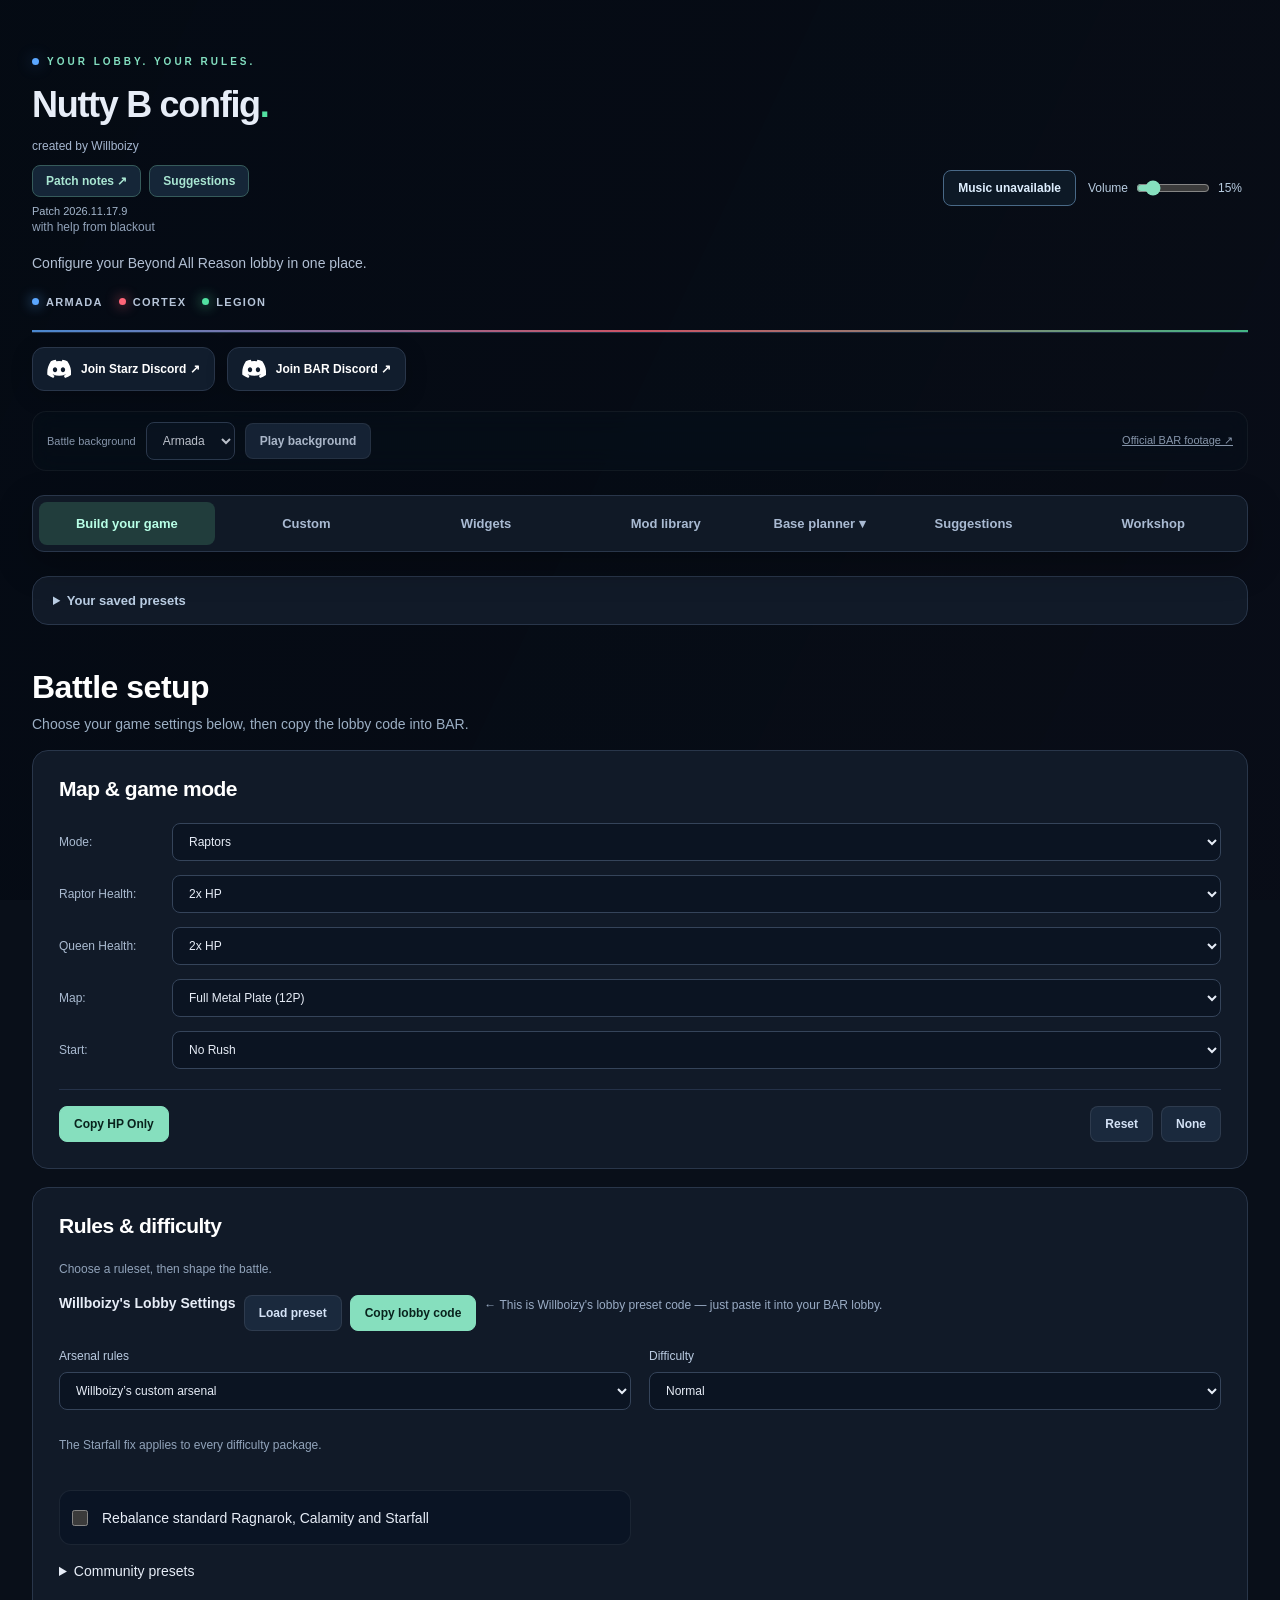
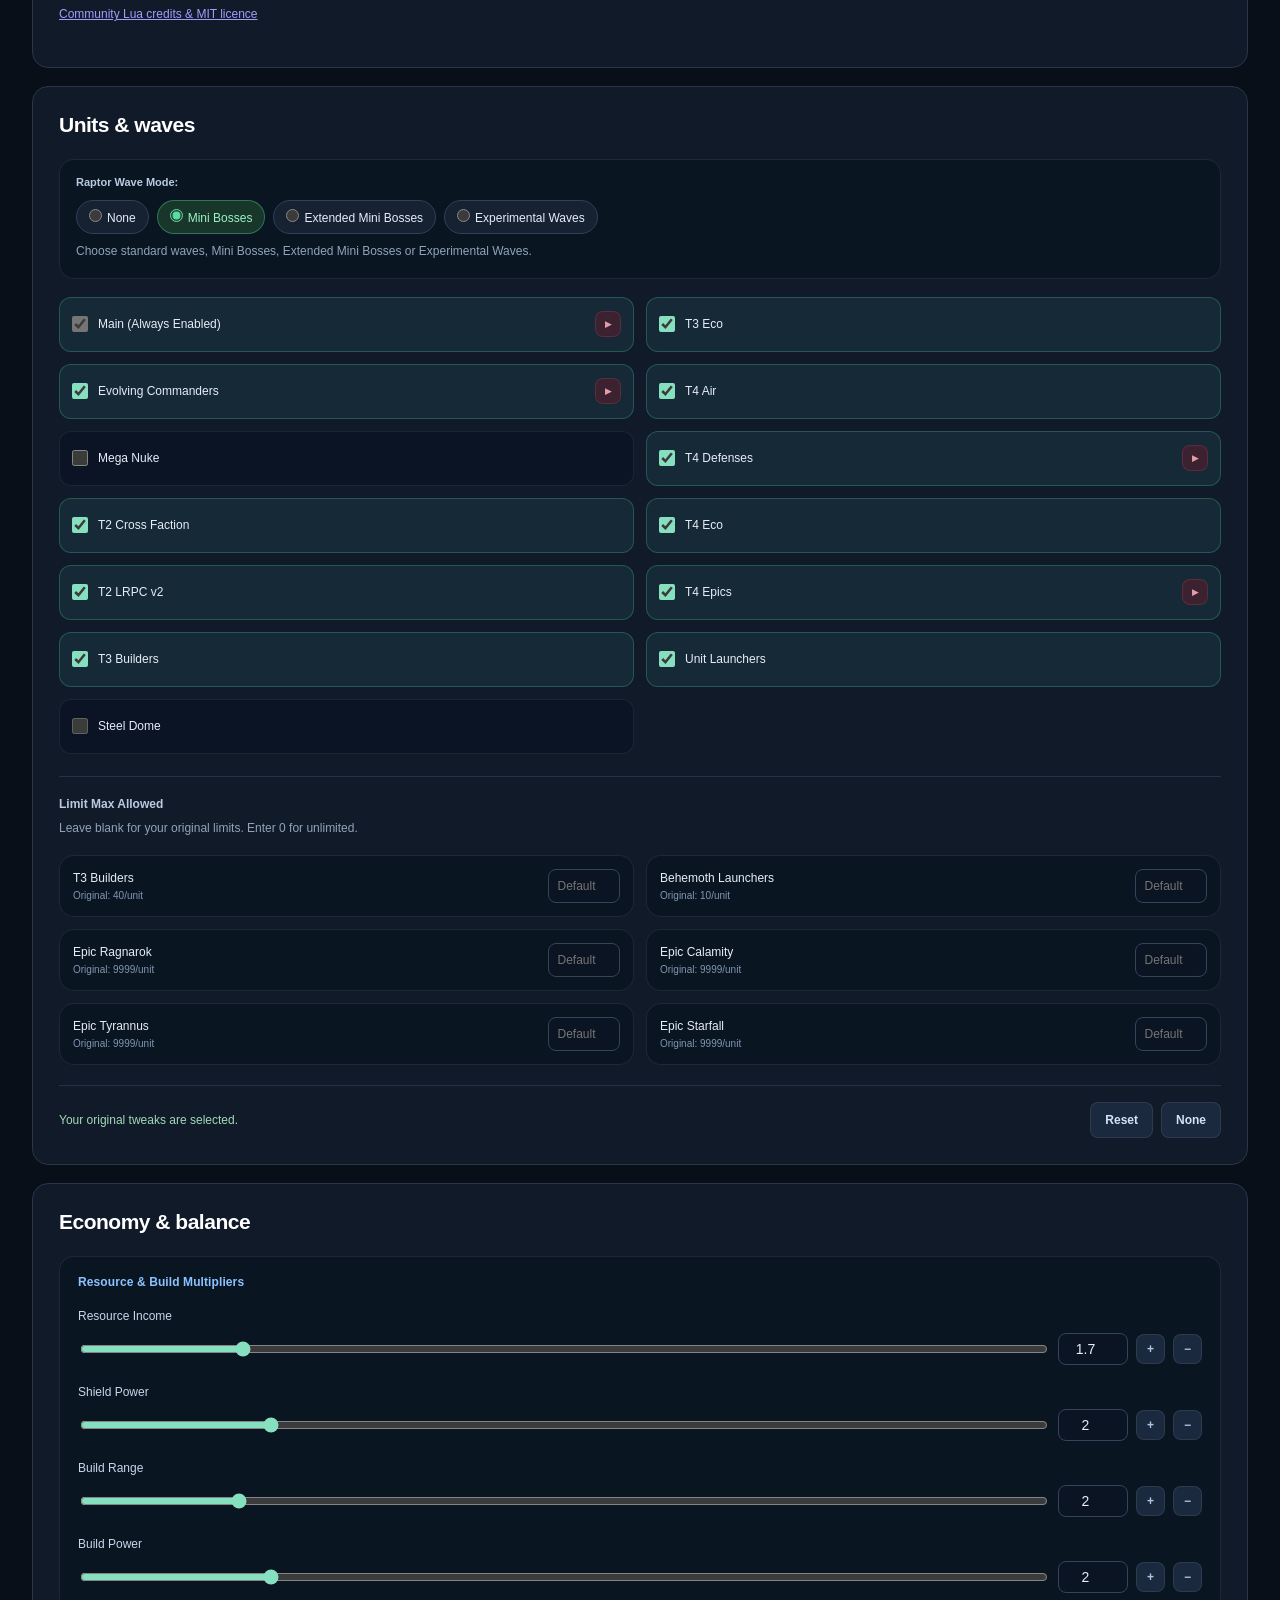
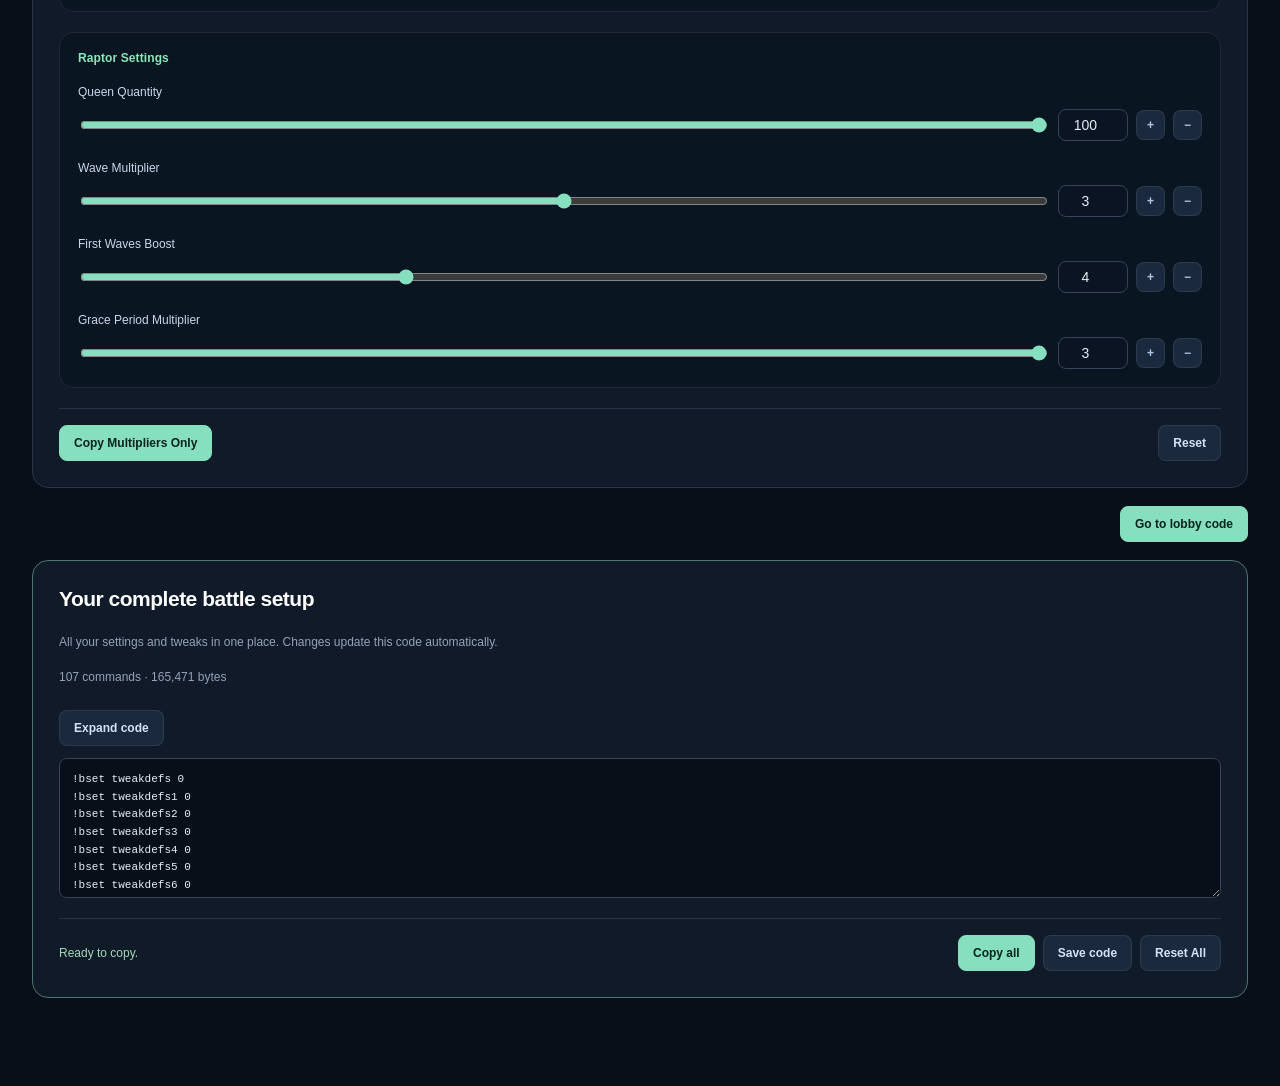
==== commit d8091753: "Patch 2026.11.17.9: Fix Pulsar assistance and strengthen Legion Bastion" ====
--- a/index.html
+++ b/index.html
@@ -56,7 +56,7 @@
 <meta name="twitter:card" content="summary_large_image">
 <meta name="twitter:image" content="https://willzyboi.github.io/nuttyb/raptor-queen-actual.png">
 <link rel="stylesheet" href="game-polish.css?v=patch-20261106-1"></head><body><video id="battle-background" class="battle-background" autoplay muted loop playsinline preload="metadata" aria-hidden="true" src="https://ixstudiosdata.nl/BAR/BAR_BG_Armada_Animated_1080P.mp4"></video><main>
-<header><div><span class="eyebrow">Your lobby. Your rules.</span><h1>Nutty B config<span style="color:var(--pink)">.</span></h1><p style="margin:0 0 12px;color:#ffc0dd;font-size:13px">created by Willboizy</p><p class="patch-version" style="color:#ffe000;font-size:12px;font-weight:700;margin:8px 0" title="Loaded website patch">Patch 2026.11.17.8 - Blackouts Game Settings</p><p class="creator-help">with help from blackout</p><p class="intro">Build your NuttyB battle, dial up the chaos, and take it straight into BAR.</p><div class="faction-signature" aria-label="Armada, Cortex and Legion"><span style="--faction:var(--armada)"><i aria-hidden="true"></i>Armada</span><span style="--faction:var(--cortex)"><i aria-hidden="true"></i>Cortex</span><span style="--faction:var(--legion)"><i aria-hidden="true"></i>Legion</span></div></div><div class="music-bar"><button id="music-open" class="music-open" aria-pressed="false">♫ Play music</button><label>Volume <input id="music-volume" type="range" min="0" max="100" value="15"><output id="music-level">15%</output></label></div></header>
+<header><div><span class="eyebrow">Your lobby. Your rules.</span><h1>Nutty B config<span style="color:var(--pink)">.</span></h1><p style="margin:0 0 12px;color:#ffc0dd;font-size:13px">created by Willboizy</p><p class="patch-version" style="color:#ffe000;font-size:12px;font-weight:700;margin:8px 0" title="Loaded website patch">Patch 2026.11.17.9 - Blackouts Game Settings</p><p class="creator-help">with help from blackout</p><p class="intro">Build your NuttyB battle, dial up the chaos, and take it straight into BAR.</p><div class="faction-signature" aria-label="Armada, Cortex and Legion"><span style="--faction:var(--armada)"><i aria-hidden="true"></i>Armada</span><span style="--faction:var(--cortex)"><i aria-hidden="true"></i>Cortex</span><span style="--faction:var(--legion)"><i aria-hidden="true"></i>Legion</span></div></div><div class="music-bar"><button id="music-open" class="music-open" aria-pressed="false">♫ Play music</button><label>Volume <input id="music-volume" type="range" min="0" max="100" value="15"><output id="music-level">15%</output></label></div></header>
 <div class="discord-links" style="display:flex;flex-wrap:wrap;gap:20px;margin:20px 0 28px"><div><a class="widget-link discord-button" href="https://discord.gg/kmzKGBWB3" target="_blank" rel="noopener noreferrer"><svg viewBox="0 0 24 24" aria-hidden="true"><path d="M20.32 4.37a19.8 19.8 0 0 0-4.89-1.52c-.21.38-.45.89-.62 1.29a18.2 18.2 0 0 0-5.42 0c-.17-.4-.41-.91-.63-1.29A19.7 19.7 0 0 0 3.87 4.37C.78 8.97-.06 13.45.36 17.87a19.9 19.9 0 0 0 6 3.04c.49-.66.92-1.36 1.29-2.1-.71-.26-1.4-.59-2.05-.97l.5-.39c3.96 1.82 8.27 1.82 12.18 0l.5.39c-.65.38-1.34.71-2.05.97.37.74.8 1.44 1.29 2.1a19.8 19.8 0 0 0 6-3.04c.49-5.13-.84-9.57-3.7-13.5ZM8.02 15.15c-1.19 0-2.16-1.09-2.16-2.43s.95-2.43 2.16-2.43c1.22 0 2.18 1.1 2.16 2.43 0 1.34-.95 2.43-2.16 2.43Zm7.96 0c-1.19 0-2.16-1.09-2.16-2.43s.95-2.43 2.16-2.43c1.22 0 2.18 1.1 2.16 2.43 0 1.34-.94 2.43-2.16 2.43Z"/></svg>Join Starz Discord ↗</a><p class="hint" style="margin:8px 0 0">for nutty b games chat</p></div><div><a class="widget-link discord-button" href="https://discord.gg/9XVJW78p2" target="_blank" rel="noopener noreferrer"><svg viewBox="0 0 24 24" aria-hidden="true"><path d="M20.32 4.37a19.8 19.8 0 0 0-4.89-1.52c-.21.38-.45.89-.62 1.29a18.2 18.2 0 0 0-5.42 0c-.17-.4-.41-.91-.63-1.29A19.7 19.7 0 0 0 3.87 4.37C.78 8.97-.06 13.45.36 17.87a19.9 19.9 0 0 0 6 3.04c.49-.66.92-1.36 1.29-2.1-.71-.26-1.4-.59-2.05-.97l.5-.39c3.96 1.82 8.27 1.82 12.18 0l.5.39c-.65.38-1.34.71-2.05.97.37.74.8 1.44 1.29 2.1a19.8 19.8 0 0 0 6-3.04c.49-5.13-.84-9.57-3.7-13.5ZM8.02 15.15c-1.19 0-2.16-1.09-2.16-2.43s.95-2.43 2.16-2.43c1.22 0 2.18 1.1 2.16 2.43 0 1.34-.95 2.43-2.16 2.43Zm7.96 0c-1.19 0-2.16-1.09-2.16-2.43s.95-2.43 2.16-2.43c1.22 0 2.18 1.1 2.16 2.43 0 1.34-.94 2.43-2.16 2.43Z"/></svg>Join BAR Discord ↗</a><p class="hint" style="margin:8px 0 0">Beyond All Reason official Discord</p></div></div>
 <div class="background-controls"><label for="background-faction">Battle background</label><select id="background-faction"><option value="Armada">Armada</option><option value="Cortex">Cortex</option></select><button id="background-pause" type="button">Pause background</button><a href="https://www.beyondallreason.info/promokit" target="_blank" rel="noopener noreferrer">Official BAR footage ↗</a></div><nav class="topnav" aria-label="Configurator"><button class="active" id="configuration-tab" aria-pressed="true">Build your game</button><button id="custom-tab" aria-pressed="false">Custom</button><button id="widgets-tab" aria-pressed="false">Widgets</button><button id="library-tab" aria-pressed="false">Mod library</button><div class="planner-menu"><button id="planner-tab" aria-pressed="false">Base planner ▾</button><div class="planner-dropdown"><button id="planner-own" type="button">Make your own</button><button id="planner-community" type="button">Community made</button></div></div><button id="suggestions-tab" aria-pressed="false">Suggestions</button></nav>
 <div id="configuration">
@@ -74,4 +74,4 @@
 <div class="section-footer"><p id="custom-status" class="status" role="status" aria-live="polite">Paste your code, then select Apply code.</p><div class="toolbar"><button id="clear-custom">Clear</button><button class="primary" id="apply-custom">Apply code</button></div></div>
 </section>
 
-<section class="panel" id="widgets" hidden></section><section class="panel" id="library" hidden></section><section id="planner" hidden><div id="planner-community-view" class="panel" hidden><h2>Community made layouts</h2><p>No community layouts have been shared here yet.</p><button id="planner-community-create">Make your own layout</button></div><iframe allowfullscreen title="NuttyB base layout planner" loading="lazy" src="base-planner.html?embedded=1&amp;v=more-buildings-1"></iframe></section><section class="panel" id="suggestions" hidden aria-labelledby="suggestions-heading"><h2 id="suggestions-heading">Suggest a config change</h2><p class="hint">Got an idea for NuttyB? Send unit balance ideas, new features or bug reports. Suggestions are public GitHub issues and need a free GitHub account. They are reviewed before any config changes.</p><form id="suggestion-form" style="max-width:760px;display:grid;gap:16px;margin-top:24px"><label>Category<select id="suggestion-category"><option>Unit balance</option><option>Raptors and bosses</option><option>New feature</option><option>Bug report</option><option>Other</option></select></label><label>Suggestion title<input id="suggestion-title" style="display:block;width:100%;margin-top:8px" maxlength="100" required placeholder="What would you like changed?"></label><label>Details<textarea id="suggestion-details" class="part-preview" style="height:180px;display:block;margin-top:8px;font-size:14px" maxlength="4000" required placeholder="Explain your idea and why it would help. For bugs, include your settings and what happened."></textarea></label><button class="primary" type="submit">Prepare suggestion</button><p id="suggestion-status" role="status">Prepare your suggestion when you are ready.</p><a id="suggestion-submit" class="widget-link" target="_blank" rel="noopener noreferrer" hidden>Review and submit on GitHub</a></form></section></main><script src="nutty-data.js?v=patch-20261021-2"></script><script src="nutty-engine.js?v=url-safe-1"></script><script src="nutty-options.js?v=patch-20261011"></script><script src="steel-dome.js?v=lower-projectiles-1"></script><script src="nutty-ui.js?v=patch-20261029-3"></script><script src="nutty-custom.js?v=inline-copy-1"></script><script src="nutty-presets.js?v=presets-1"></script><script src="nutty-widgets.js?v=inline-copy-1"></script><script src="nutty-library.js?v=inline-copy-1"></script><script src="nutty-background.js?v=battle-1"></script><script src="nutty-lua-parser.js?v=0.3.1"></script><script src="nutty-community-data.js?v=constructor-only-4"></script><script src="nutty-consolidated.js?v=patch-20261117-8"></script><audio id="background-music" src="cosmic-family-flight.m4a" loop preload="metadata"></audio><script src="nutty-music.js?v=audio-track-1"></script><script src="nutty-community-layouts.js?v=blackbunker-early-5"></script><script src="game-polish.js?v=patch-20261117-8"></script><script src="nutty-suggestions.js?v=patch-20261023-1-header"></script></body></html>+<section class="panel" id="widgets" hidden></section><section class="panel" id="library" hidden></section><section id="planner" hidden><div id="planner-community-view" class="panel" hidden><h2>Community made layouts</h2><p>No community layouts have been shared here yet.</p><button id="planner-community-create">Make your own layout</button></div><iframe allowfullscreen title="NuttyB base layout planner" loading="lazy" src="base-planner.html?embedded=1&amp;v=more-buildings-1"></iframe></section><section class="panel" id="suggestions" hidden aria-labelledby="suggestions-heading"><h2 id="suggestions-heading">Suggest a config change</h2><p class="hint">Got an idea for NuttyB? Send unit balance ideas, new features or bug reports. Suggestions are public GitHub issues and need a free GitHub account. They are reviewed before any config changes.</p><form id="suggestion-form" style="max-width:760px;display:grid;gap:16px;margin-top:24px"><label>Category<select id="suggestion-category"><option>Unit balance</option><option>Raptors and bosses</option><option>New feature</option><option>Bug report</option><option>Other</option></select></label><label>Suggestion title<input id="suggestion-title" style="display:block;width:100%;margin-top:8px" maxlength="100" required placeholder="What would you like changed?"></label><label>Details<textarea id="suggestion-details" class="part-preview" style="height:180px;display:block;margin-top:8px;font-size:14px" maxlength="4000" required placeholder="Explain your idea and why it would help. For bugs, include your settings and what happened."></textarea></label><button class="primary" type="submit">Prepare suggestion</button><p id="suggestion-status" role="status">Prepare your suggestion when you are ready.</p><a id="suggestion-submit" class="widget-link" target="_blank" rel="noopener noreferrer" hidden>Review and submit on GitHub</a></form></section></main><script src="nutty-data.js?v=patch-20261021-2"></script><script src="nutty-engine.js?v=url-safe-1"></script><script src="nutty-options.js?v=patch-20261011"></script><script src="steel-dome.js?v=lower-projectiles-1"></script><script src="nutty-ui.js?v=patch-20261029-3"></script><script src="nutty-custom.js?v=inline-copy-1"></script><script src="nutty-presets.js?v=presets-1"></script><script src="nutty-widgets.js?v=inline-copy-1"></script><script src="nutty-library.js?v=inline-copy-1"></script><script src="nutty-background.js?v=battle-1"></script><script src="nutty-lua-parser.js?v=0.3.1"></script><script src="nutty-community-data.js?v=constructor-only-4"></script><script src="nutty-consolidated.js?v=patch-20261117-9"></script><audio id="background-music" src="cosmic-family-flight.m4a" loop preload="metadata"></audio><script src="nutty-music.js?v=audio-track-1"></script><script src="nutty-community-layouts.js?v=blackbunker-early-5"></script><script src="game-polish.js?v=patch-20261117-9"></script><script src="nutty-suggestions.js?v=patch-20261023-1-header"></script></body></html>
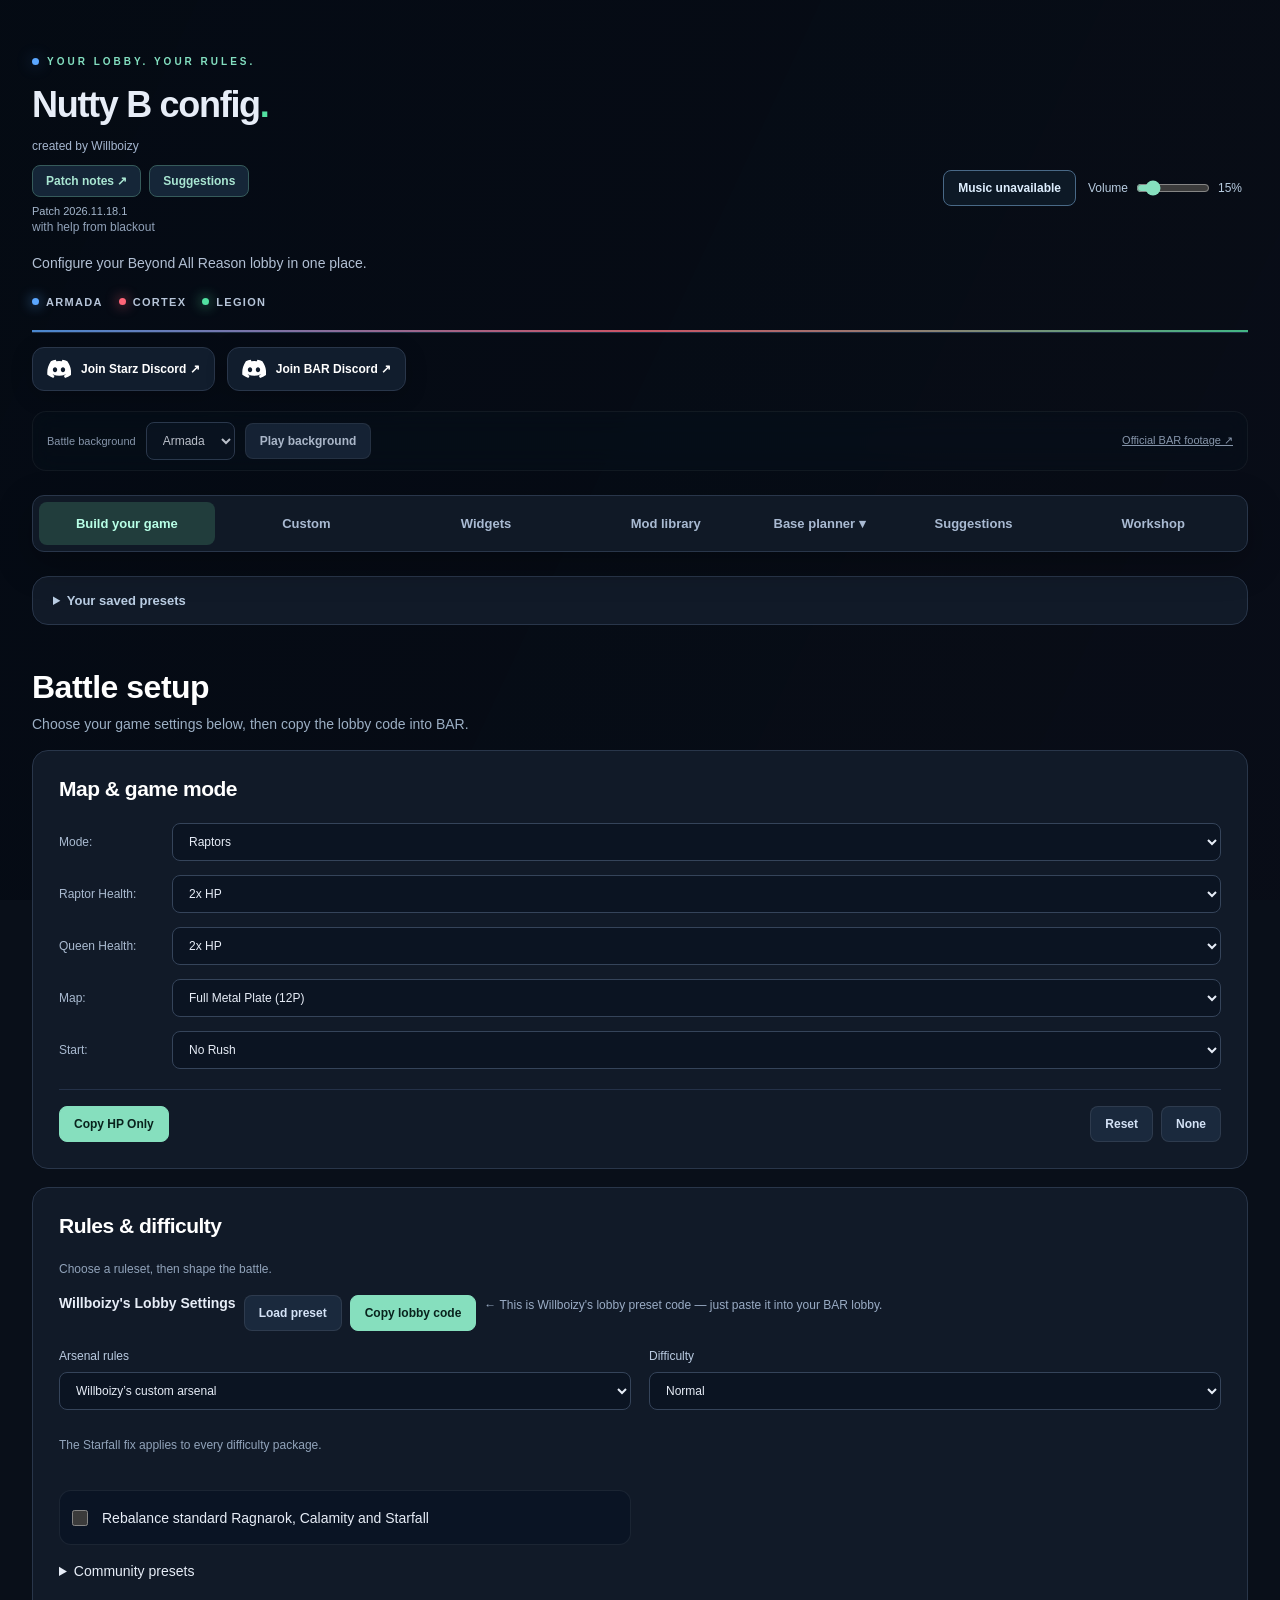
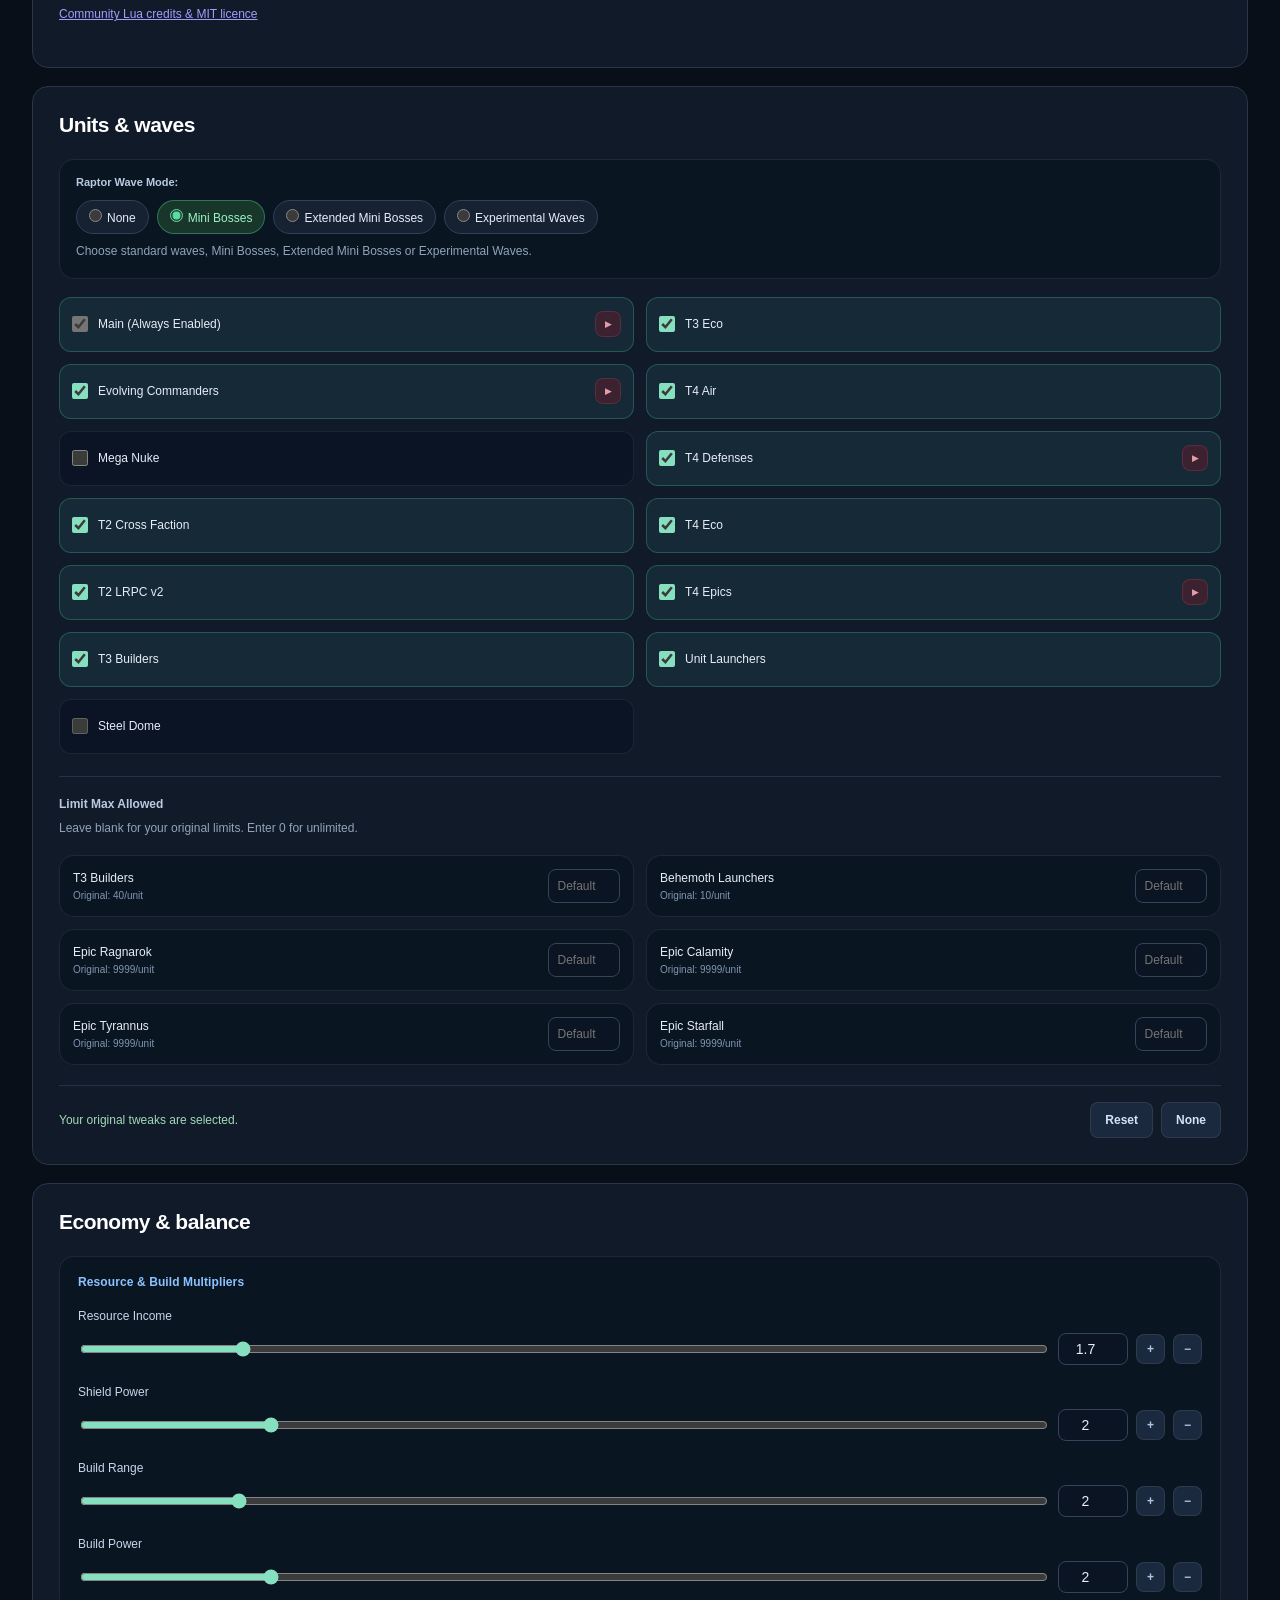
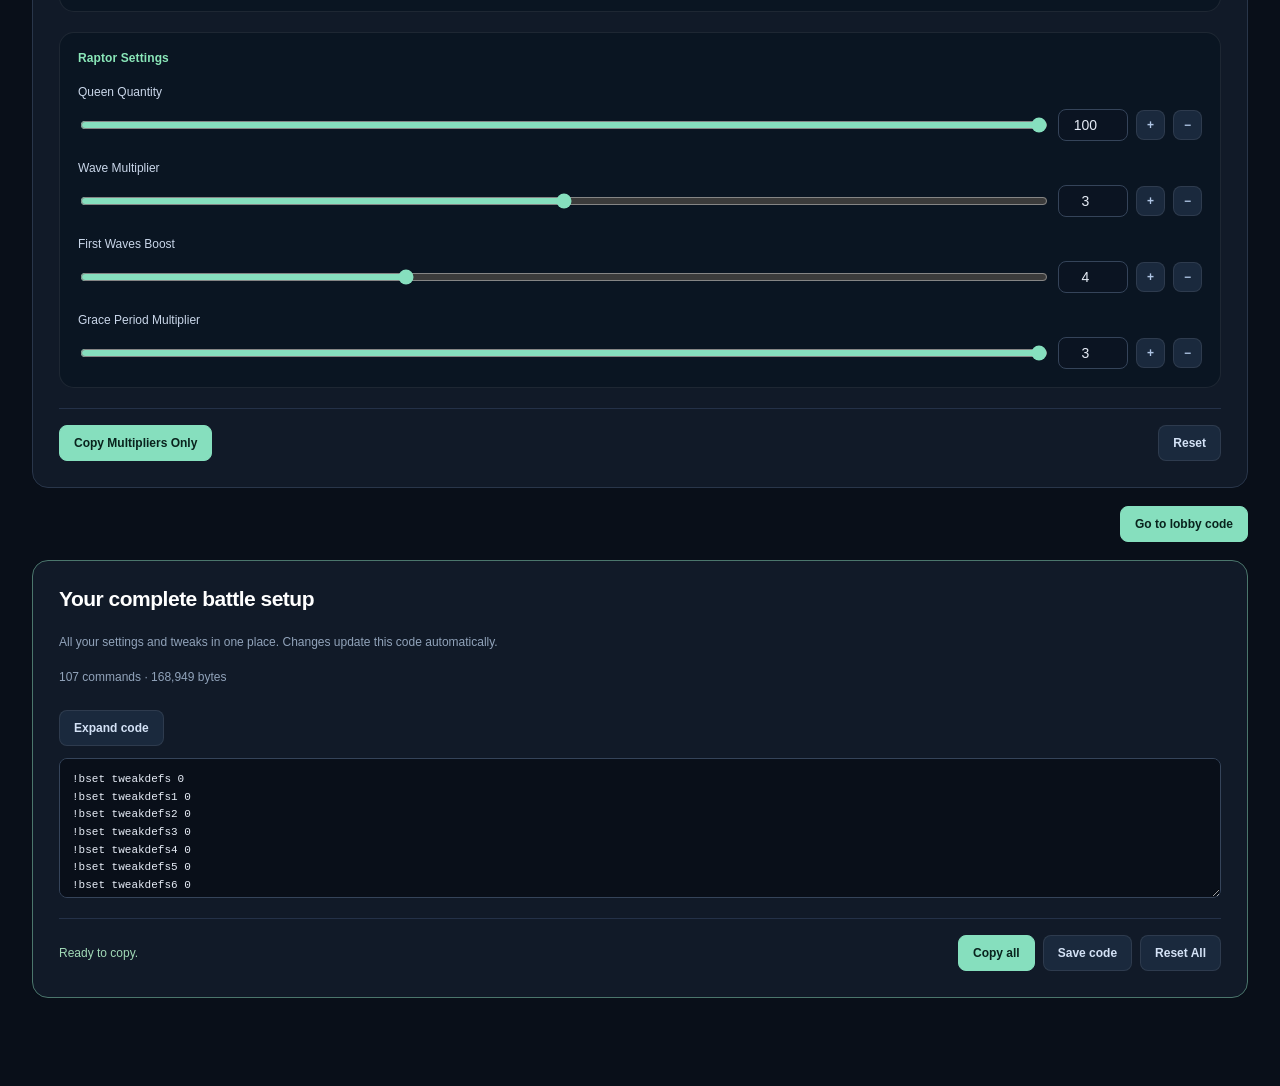
==== commit 335ef54b: "Patch 2026.11.18.1: Separate commander roles and reduce Pulsar build power" ====
--- a/index.html
+++ b/index.html
@@ -56,7 +56,7 @@
 <meta name="twitter:card" content="summary_large_image">
 <meta name="twitter:image" content="https://willzyboi.github.io/nuttyb/raptor-queen-actual.png">
 <link rel="stylesheet" href="game-polish.css?v=patch-20261106-1"></head><body><video id="battle-background" class="battle-background" autoplay muted loop playsinline preload="metadata" aria-hidden="true" src="https://ixstudiosdata.nl/BAR/BAR_BG_Armada_Animated_1080P.mp4"></video><main>
-<header><div><span class="eyebrow">Your lobby. Your rules.</span><h1>Nutty B config<span style="color:var(--pink)">.</span></h1><p style="margin:0 0 12px;color:#ffc0dd;font-size:13px">created by Willboizy</p><p class="patch-version" style="color:#ffe000;font-size:12px;font-weight:700;margin:8px 0" title="Loaded website patch">Patch 2026.11.17.9 - Blackouts Game Settings</p><p class="creator-help">with help from blackout</p><p class="intro">Build your NuttyB battle, dial up the chaos, and take it straight into BAR.</p><div class="faction-signature" aria-label="Armada, Cortex and Legion"><span style="--faction:var(--armada)"><i aria-hidden="true"></i>Armada</span><span style="--faction:var(--cortex)"><i aria-hidden="true"></i>Cortex</span><span style="--faction:var(--legion)"><i aria-hidden="true"></i>Legion</span></div></div><div class="music-bar"><button id="music-open" class="music-open" aria-pressed="false">♫ Play music</button><label>Volume <input id="music-volume" type="range" min="0" max="100" value="15"><output id="music-level">15%</output></label></div></header>
+<header><div><span class="eyebrow">Your lobby. Your rules.</span><h1>Nutty B config<span style="color:var(--pink)">.</span></h1><p style="margin:0 0 12px;color:#ffc0dd;font-size:13px">created by Willboizy</p><p class="patch-version" style="color:#ffe000;font-size:12px;font-weight:700;margin:8px 0" title="Loaded website patch">Patch 2026.11.18.1 - Blackouts Game Settings</p><p class="creator-help">with help from blackout</p><p class="intro">Build your NuttyB battle, dial up the chaos, and take it straight into BAR.</p><div class="faction-signature" aria-label="Armada, Cortex and Legion"><span style="--faction:var(--armada)"><i aria-hidden="true"></i>Armada</span><span style="--faction:var(--cortex)"><i aria-hidden="true"></i>Cortex</span><span style="--faction:var(--legion)"><i aria-hidden="true"></i>Legion</span></div></div><div class="music-bar"><button id="music-open" class="music-open" aria-pressed="false">♫ Play music</button><label>Volume <input id="music-volume" type="range" min="0" max="100" value="15"><output id="music-level">15%</output></label></div></header>
 <div class="discord-links" style="display:flex;flex-wrap:wrap;gap:20px;margin:20px 0 28px"><div><a class="widget-link discord-button" href="https://discord.gg/kmzKGBWB3" target="_blank" rel="noopener noreferrer"><svg viewBox="0 0 24 24" aria-hidden="true"><path d="M20.32 4.37a19.8 19.8 0 0 0-4.89-1.52c-.21.38-.45.89-.62 1.29a18.2 18.2 0 0 0-5.42 0c-.17-.4-.41-.91-.63-1.29A19.7 19.7 0 0 0 3.87 4.37C.78 8.97-.06 13.45.36 17.87a19.9 19.9 0 0 0 6 3.04c.49-.66.92-1.36 1.29-2.1-.71-.26-1.4-.59-2.05-.97l.5-.39c3.96 1.82 8.27 1.82 12.18 0l.5.39c-.65.38-1.34.71-2.05.97.37.74.8 1.44 1.29 2.1a19.8 19.8 0 0 0 6-3.04c.49-5.13-.84-9.57-3.7-13.5ZM8.02 15.15c-1.19 0-2.16-1.09-2.16-2.43s.95-2.43 2.16-2.43c1.22 0 2.18 1.1 2.16 2.43 0 1.34-.95 2.43-2.16 2.43Zm7.96 0c-1.19 0-2.16-1.09-2.16-2.43s.95-2.43 2.16-2.43c1.22 0 2.18 1.1 2.16 2.43 0 1.34-.94 2.43-2.16 2.43Z"/></svg>Join Starz Discord ↗</a><p class="hint" style="margin:8px 0 0">for nutty b games chat</p></div><div><a class="widget-link discord-button" href="https://discord.gg/9XVJW78p2" target="_blank" rel="noopener noreferrer"><svg viewBox="0 0 24 24" aria-hidden="true"><path d="M20.32 4.37a19.8 19.8 0 0 0-4.89-1.52c-.21.38-.45.89-.62 1.29a18.2 18.2 0 0 0-5.42 0c-.17-.4-.41-.91-.63-1.29A19.7 19.7 0 0 0 3.87 4.37C.78 8.97-.06 13.45.36 17.87a19.9 19.9 0 0 0 6 3.04c.49-.66.92-1.36 1.29-2.1-.71-.26-1.4-.59-2.05-.97l.5-.39c3.96 1.82 8.27 1.82 12.18 0l.5.39c-.65.38-1.34.71-2.05.97.37.74.8 1.44 1.29 2.1a19.8 19.8 0 0 0 6-3.04c.49-5.13-.84-9.57-3.7-13.5ZM8.02 15.15c-1.19 0-2.16-1.09-2.16-2.43s.95-2.43 2.16-2.43c1.22 0 2.18 1.1 2.16 2.43 0 1.34-.95 2.43-2.16 2.43Zm7.96 0c-1.19 0-2.16-1.09-2.16-2.43s.95-2.43 2.16-2.43c1.22 0 2.18 1.1 2.16 2.43 0 1.34-.94 2.43-2.16 2.43Z"/></svg>Join BAR Discord ↗</a><p class="hint" style="margin:8px 0 0">Beyond All Reason official Discord</p></div></div>
 <div class="background-controls"><label for="background-faction">Battle background</label><select id="background-faction"><option value="Armada">Armada</option><option value="Cortex">Cortex</option></select><button id="background-pause" type="button">Pause background</button><a href="https://www.beyondallreason.info/promokit" target="_blank" rel="noopener noreferrer">Official BAR footage ↗</a></div><nav class="topnav" aria-label="Configurator"><button class="active" id="configuration-tab" aria-pressed="true">Build your game</button><button id="custom-tab" aria-pressed="false">Custom</button><button id="widgets-tab" aria-pressed="false">Widgets</button><button id="library-tab" aria-pressed="false">Mod library</button><div class="planner-menu"><button id="planner-tab" aria-pressed="false">Base planner ▾</button><div class="planner-dropdown"><button id="planner-own" type="button">Make your own</button><button id="planner-community" type="button">Community made</button></div></div><button id="suggestions-tab" aria-pressed="false">Suggestions</button></nav>
 <div id="configuration">
@@ -74,4 +74,4 @@
 <div class="section-footer"><p id="custom-status" class="status" role="status" aria-live="polite">Paste your code, then select Apply code.</p><div class="toolbar"><button id="clear-custom">Clear</button><button class="primary" id="apply-custom">Apply code</button></div></div>
 </section>
 
-<section class="panel" id="widgets" hidden></section><section class="panel" id="library" hidden></section><section id="planner" hidden><div id="planner-community-view" class="panel" hidden><h2>Community made layouts</h2><p>No community layouts have been shared here yet.</p><button id="planner-community-create">Make your own layout</button></div><iframe allowfullscreen title="NuttyB base layout planner" loading="lazy" src="base-planner.html?embedded=1&amp;v=more-buildings-1"></iframe></section><section class="panel" id="suggestions" hidden aria-labelledby="suggestions-heading"><h2 id="suggestions-heading">Suggest a config change</h2><p class="hint">Got an idea for NuttyB? Send unit balance ideas, new features or bug reports. Suggestions are public GitHub issues and need a free GitHub account. They are reviewed before any config changes.</p><form id="suggestion-form" style="max-width:760px;display:grid;gap:16px;margin-top:24px"><label>Category<select id="suggestion-category"><option>Unit balance</option><option>Raptors and bosses</option><option>New feature</option><option>Bug report</option><option>Other</option></select></label><label>Suggestion title<input id="suggestion-title" style="display:block;width:100%;margin-top:8px" maxlength="100" required placeholder="What would you like changed?"></label><label>Details<textarea id="suggestion-details" class="part-preview" style="height:180px;display:block;margin-top:8px;font-size:14px" maxlength="4000" required placeholder="Explain your idea and why it would help. For bugs, include your settings and what happened."></textarea></label><button class="primary" type="submit">Prepare suggestion</button><p id="suggestion-status" role="status">Prepare your suggestion when you are ready.</p><a id="suggestion-submit" class="widget-link" target="_blank" rel="noopener noreferrer" hidden>Review and submit on GitHub</a></form></section></main><script src="nutty-data.js?v=patch-20261021-2"></script><script src="nutty-engine.js?v=url-safe-1"></script><script src="nutty-options.js?v=patch-20261011"></script><script src="steel-dome.js?v=lower-projectiles-1"></script><script src="nutty-ui.js?v=patch-20261029-3"></script><script src="nutty-custom.js?v=inline-copy-1"></script><script src="nutty-presets.js?v=presets-1"></script><script src="nutty-widgets.js?v=inline-copy-1"></script><script src="nutty-library.js?v=inline-copy-1"></script><script src="nutty-background.js?v=battle-1"></script><script src="nutty-lua-parser.js?v=0.3.1"></script><script src="nutty-community-data.js?v=constructor-only-4"></script><script src="nutty-consolidated.js?v=patch-20261117-9"></script><audio id="background-music" src="cosmic-family-flight.m4a" loop preload="metadata"></audio><script src="nutty-music.js?v=audio-track-1"></script><script src="nutty-community-layouts.js?v=blackbunker-early-5"></script><script src="game-polish.js?v=patch-20261117-9"></script><script src="nutty-suggestions.js?v=patch-20261023-1-header"></script></body></html>+<section class="panel" id="widgets" hidden></section><section class="panel" id="library" hidden></section><section id="planner" hidden><div id="planner-community-view" class="panel" hidden><h2>Community made layouts</h2><p>No community layouts have been shared here yet.</p><button id="planner-community-create">Make your own layout</button></div><iframe allowfullscreen title="NuttyB base layout planner" loading="lazy" src="base-planner.html?embedded=1&amp;v=more-buildings-1"></iframe></section><section class="panel" id="suggestions" hidden aria-labelledby="suggestions-heading"><h2 id="suggestions-heading">Suggest a config change</h2><p class="hint">Got an idea for NuttyB? Send unit balance ideas, new features or bug reports. Suggestions are public GitHub issues and need a free GitHub account. They are reviewed before any config changes.</p><form id="suggestion-form" style="max-width:760px;display:grid;gap:16px;margin-top:24px"><label>Category<select id="suggestion-category"><option>Unit balance</option><option>Raptors and bosses</option><option>New feature</option><option>Bug report</option><option>Other</option></select></label><label>Suggestion title<input id="suggestion-title" style="display:block;width:100%;margin-top:8px" maxlength="100" required placeholder="What would you like changed?"></label><label>Details<textarea id="suggestion-details" class="part-preview" style="height:180px;display:block;margin-top:8px;font-size:14px" maxlength="4000" required placeholder="Explain your idea and why it would help. For bugs, include your settings and what happened."></textarea></label><button class="primary" type="submit">Prepare suggestion</button><p id="suggestion-status" role="status">Prepare your suggestion when you are ready.</p><a id="suggestion-submit" class="widget-link" target="_blank" rel="noopener noreferrer" hidden>Review and submit on GitHub</a></form></section></main><script src="nutty-data.js?v=patch-20261021-2"></script><script src="nutty-engine.js?v=url-safe-1"></script><script src="nutty-options.js?v=patch-20261011"></script><script src="steel-dome.js?v=lower-projectiles-1"></script><script src="nutty-ui.js?v=patch-20261029-3"></script><script src="nutty-custom.js?v=inline-copy-1"></script><script src="nutty-presets.js?v=presets-1"></script><script src="nutty-widgets.js?v=inline-copy-1"></script><script src="nutty-library.js?v=inline-copy-1"></script><script src="nutty-background.js?v=battle-1"></script><script src="nutty-lua-parser.js?v=0.3.1"></script><script src="nutty-community-data.js?v=constructor-only-4"></script><script src="nutty-consolidated.js?v=patch-20261118-1"></script><audio id="background-music" src="cosmic-family-flight.m4a" loop preload="metadata"></audio><script src="nutty-music.js?v=audio-track-1"></script><script src="nutty-community-layouts.js?v=blackbunker-early-5"></script><script src="game-polish.js?v=patch-20261118-1"></script><script src="nutty-suggestions.js?v=patch-20261023-1-header"></script></body></html>
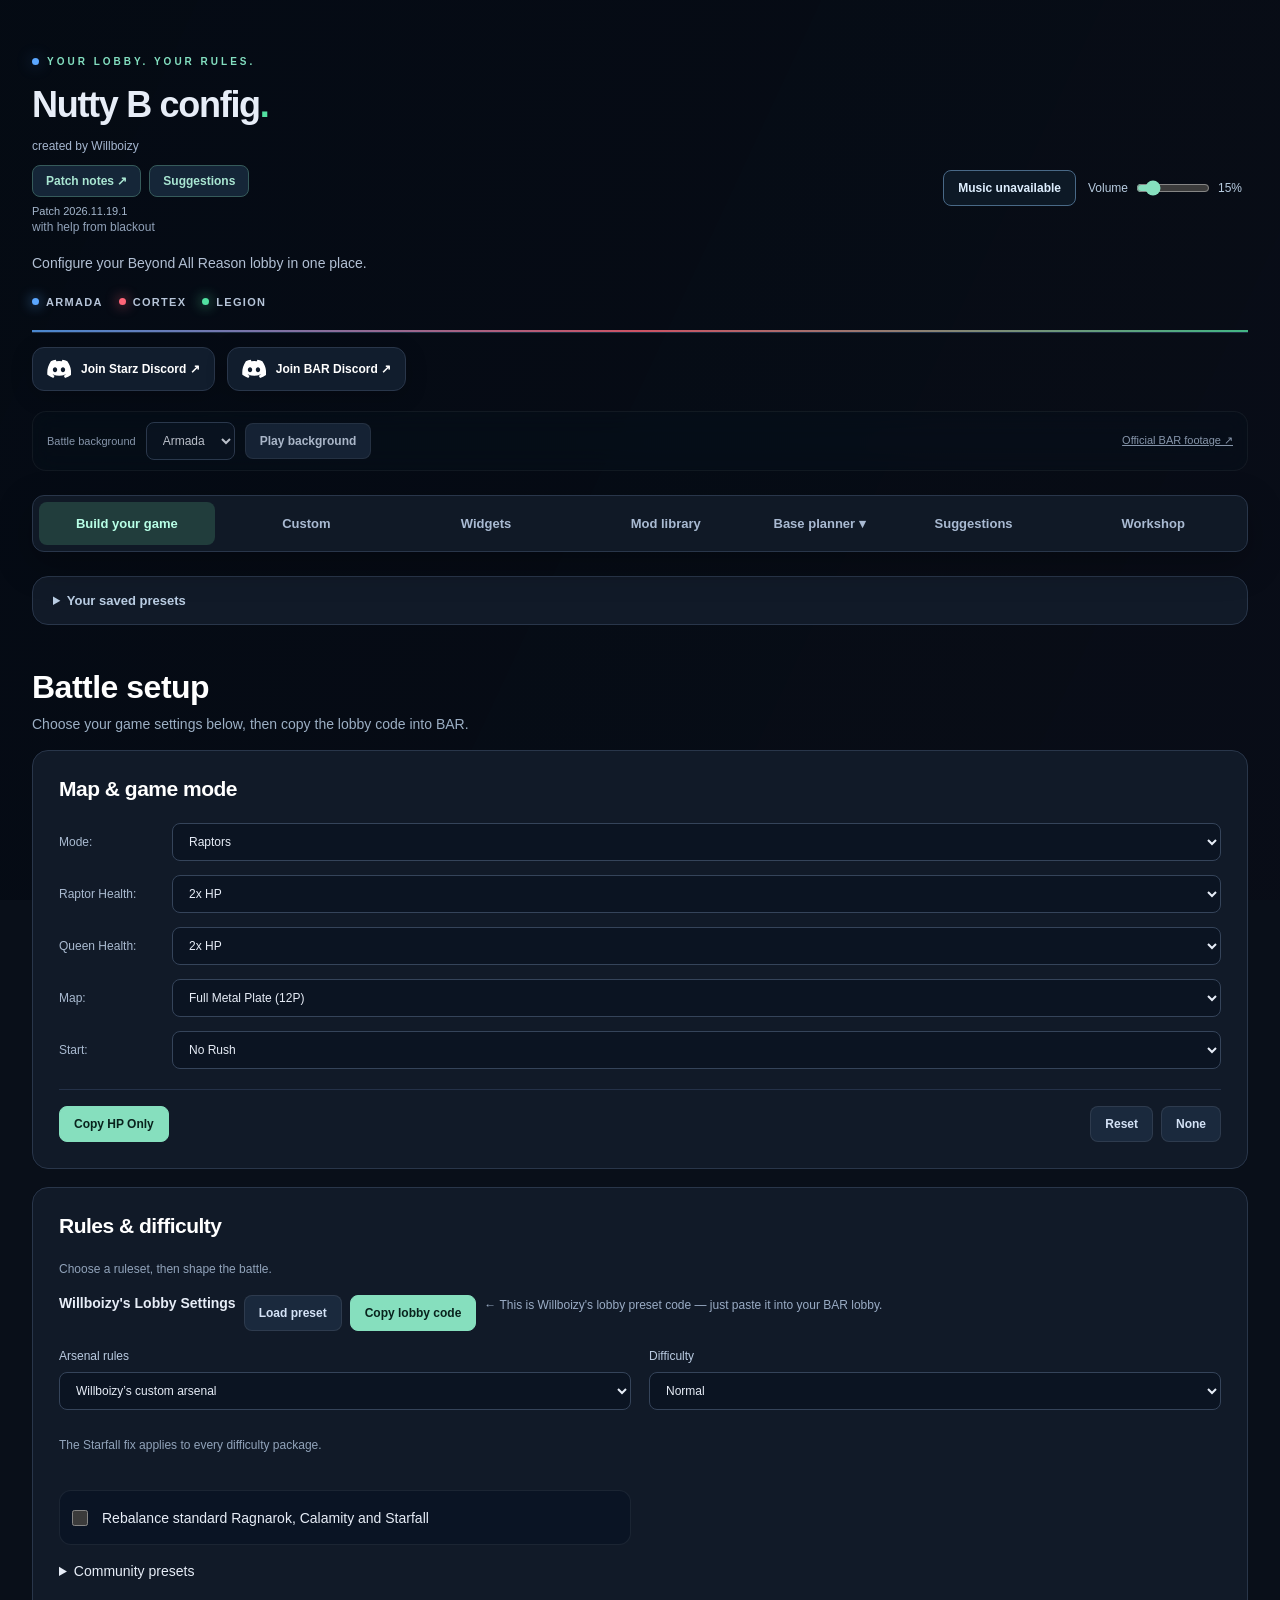
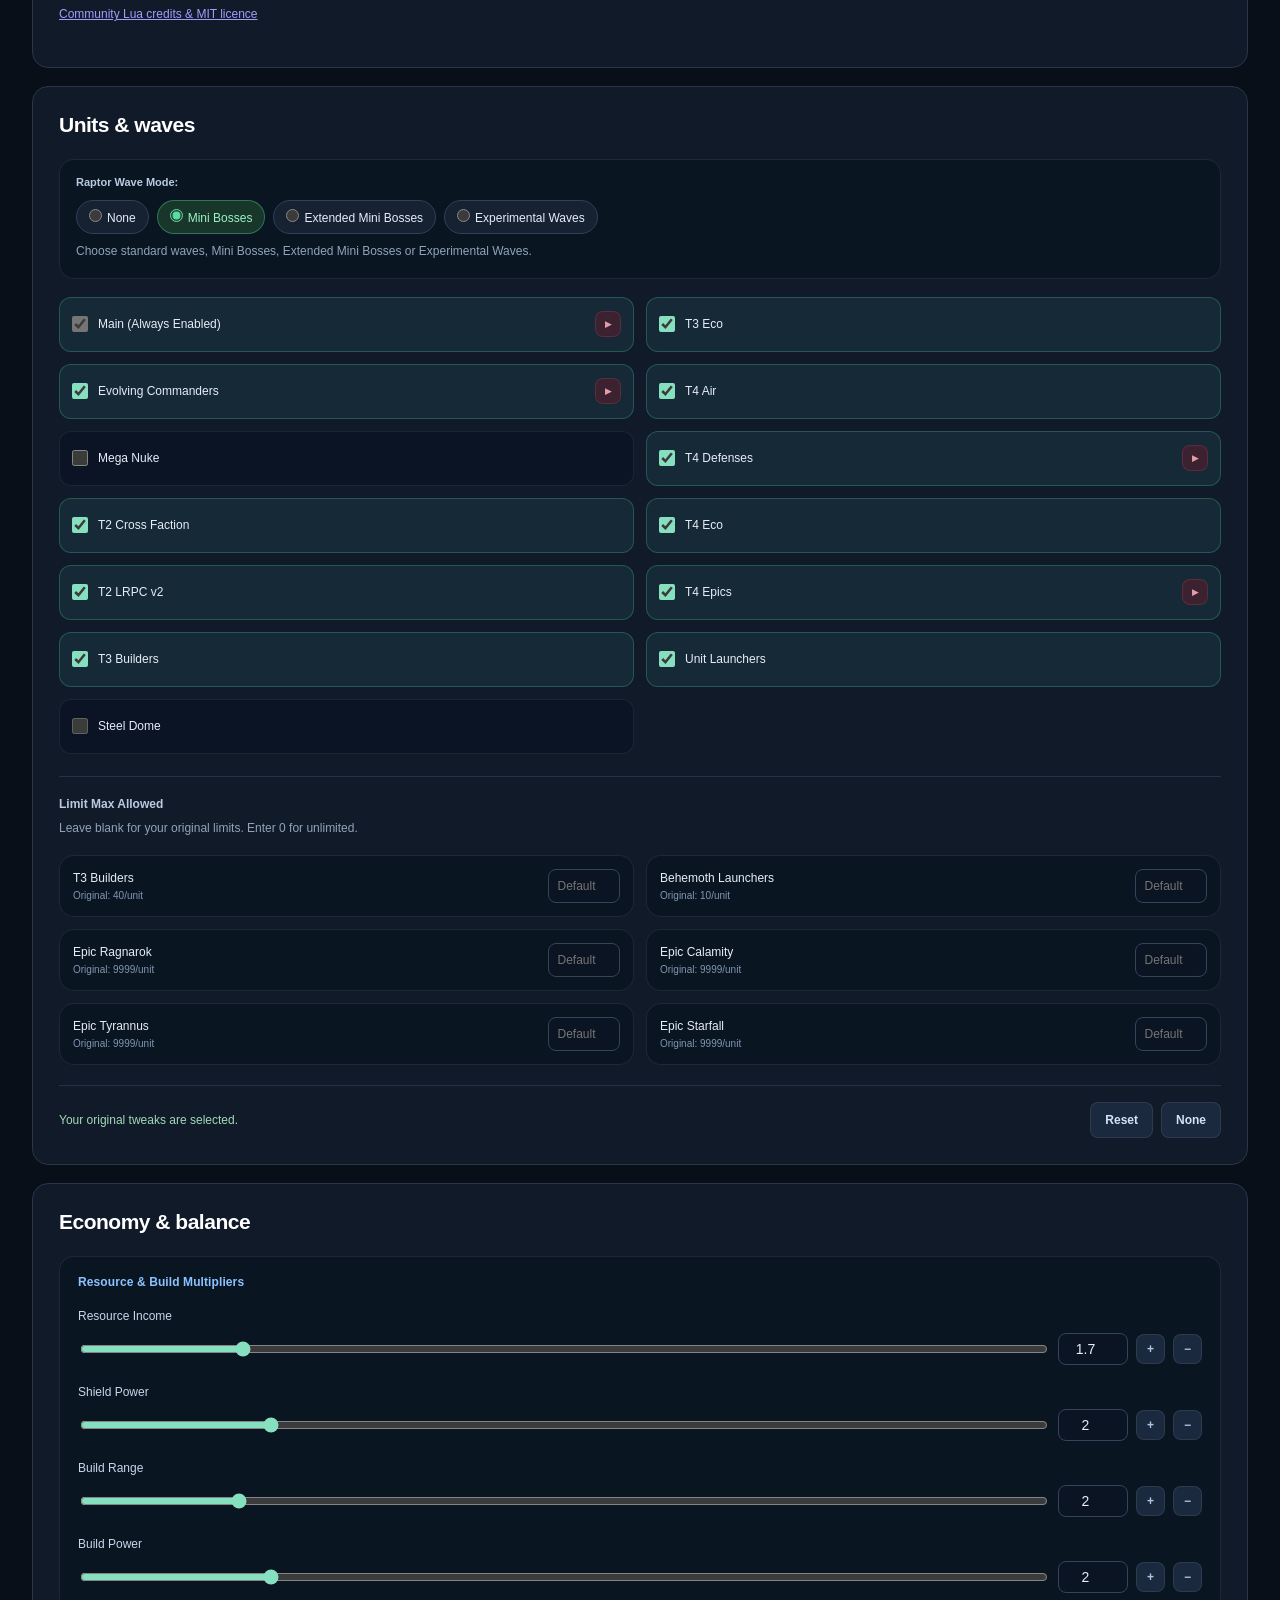
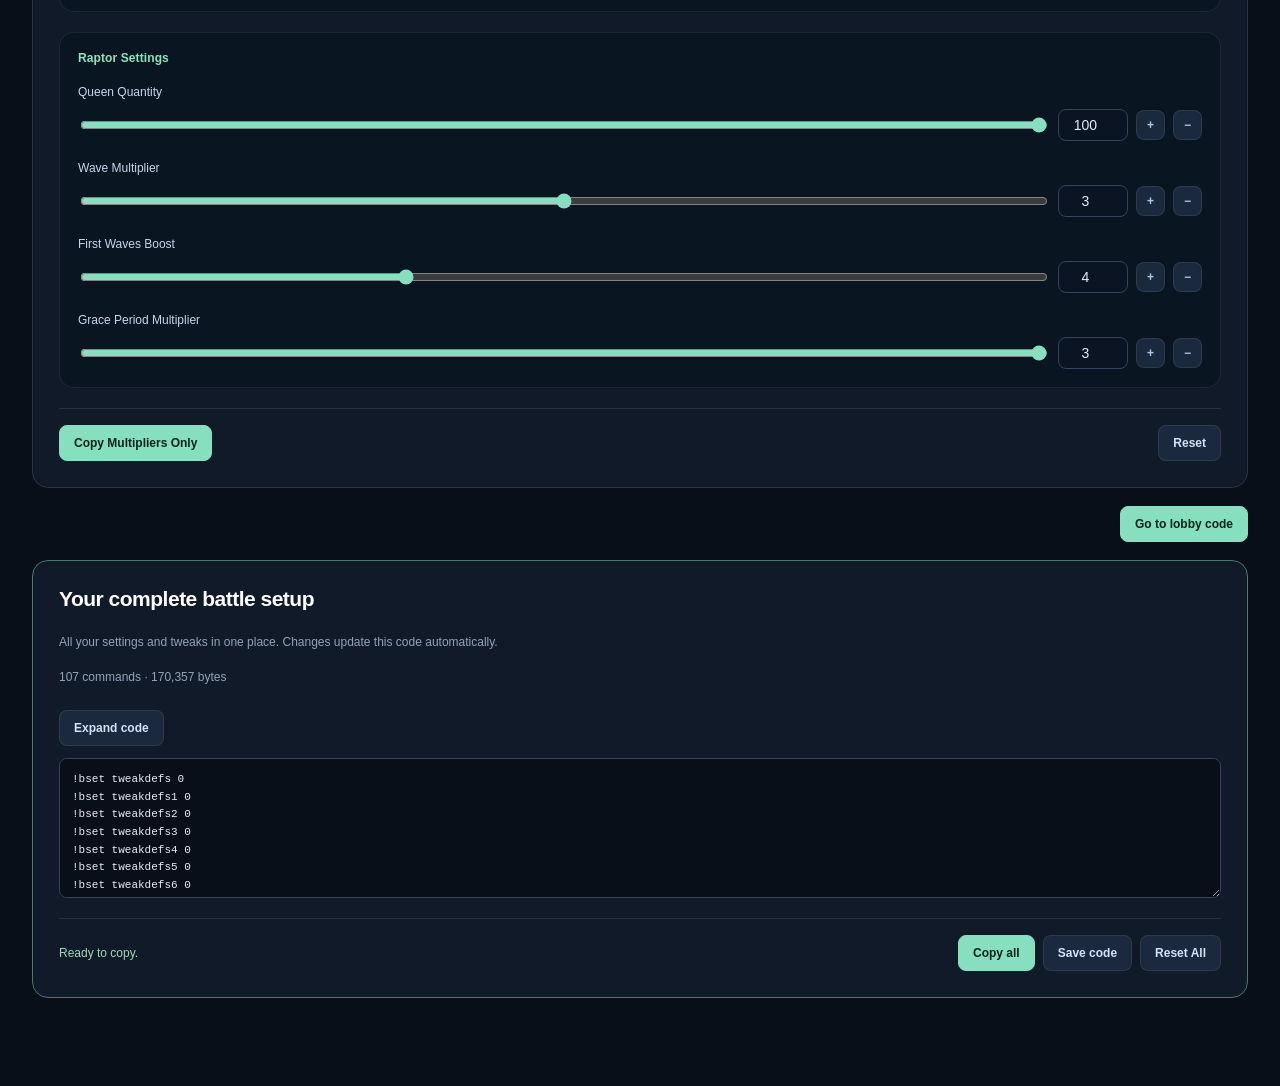
==== commit 79063d73: "Patch 2026.11.19.1: Shorten commander and defence tooltips" ====
--- a/index.html
+++ b/index.html
@@ -56,7 +56,7 @@
 <meta name="twitter:card" content="summary_large_image">
 <meta name="twitter:image" content="https://willzyboi.github.io/nuttyb/raptor-queen-actual.png">
 <link rel="stylesheet" href="game-polish.css?v=patch-20261106-1"></head><body><video id="battle-background" class="battle-background" autoplay muted loop playsinline preload="metadata" aria-hidden="true" src="https://ixstudiosdata.nl/BAR/BAR_BG_Armada_Animated_1080P.mp4"></video><main>
-<header><div><span class="eyebrow">Your lobby. Your rules.</span><h1>Nutty B config<span style="color:var(--pink)">.</span></h1><p style="margin:0 0 12px;color:#ffc0dd;font-size:13px">created by Willboizy</p><p class="patch-version" style="color:#ffe000;font-size:12px;font-weight:700;margin:8px 0" title="Loaded website patch">Patch 2026.11.18.1 - Blackouts Game Settings</p><p class="creator-help">with help from blackout</p><p class="intro">Build your NuttyB battle, dial up the chaos, and take it straight into BAR.</p><div class="faction-signature" aria-label="Armada, Cortex and Legion"><span style="--faction:var(--armada)"><i aria-hidden="true"></i>Armada</span><span style="--faction:var(--cortex)"><i aria-hidden="true"></i>Cortex</span><span style="--faction:var(--legion)"><i aria-hidden="true"></i>Legion</span></div></div><div class="music-bar"><button id="music-open" class="music-open" aria-pressed="false">♫ Play music</button><label>Volume <input id="music-volume" type="range" min="0" max="100" value="15"><output id="music-level">15%</output></label></div></header>
+<header><div><span class="eyebrow">Your lobby. Your rules.</span><h1>Nutty B config<span style="color:var(--pink)">.</span></h1><p style="margin:0 0 12px;color:#ffc0dd;font-size:13px">created by Willboizy</p><p class="patch-version" style="color:#ffe000;font-size:12px;font-weight:700;margin:8px 0" title="Loaded website patch">Patch 2026.11.19.1 - Blackouts Game Settings</p><p class="creator-help">with help from blackout</p><p class="intro">Build your NuttyB battle, dial up the chaos, and take it straight into BAR.</p><div class="faction-signature" aria-label="Armada, Cortex and Legion"><span style="--faction:var(--armada)"><i aria-hidden="true"></i>Armada</span><span style="--faction:var(--cortex)"><i aria-hidden="true"></i>Cortex</span><span style="--faction:var(--legion)"><i aria-hidden="true"></i>Legion</span></div></div><div class="music-bar"><button id="music-open" class="music-open" aria-pressed="false">♫ Play music</button><label>Volume <input id="music-volume" type="range" min="0" max="100" value="15"><output id="music-level">15%</output></label></div></header>
 <div class="discord-links" style="display:flex;flex-wrap:wrap;gap:20px;margin:20px 0 28px"><div><a class="widget-link discord-button" href="https://discord.gg/kmzKGBWB3" target="_blank" rel="noopener noreferrer"><svg viewBox="0 0 24 24" aria-hidden="true"><path d="M20.32 4.37a19.8 19.8 0 0 0-4.89-1.52c-.21.38-.45.89-.62 1.29a18.2 18.2 0 0 0-5.42 0c-.17-.4-.41-.91-.63-1.29A19.7 19.7 0 0 0 3.87 4.37C.78 8.97-.06 13.45.36 17.87a19.9 19.9 0 0 0 6 3.04c.49-.66.92-1.36 1.29-2.1-.71-.26-1.4-.59-2.05-.97l.5-.39c3.96 1.82 8.27 1.82 12.18 0l.5.39c-.65.38-1.34.71-2.05.97.37.74.8 1.44 1.29 2.1a19.8 19.8 0 0 0 6-3.04c.49-5.13-.84-9.57-3.7-13.5ZM8.02 15.15c-1.19 0-2.16-1.09-2.16-2.43s.95-2.43 2.16-2.43c1.22 0 2.18 1.1 2.16 2.43 0 1.34-.95 2.43-2.16 2.43Zm7.96 0c-1.19 0-2.16-1.09-2.16-2.43s.95-2.43 2.16-2.43c1.22 0 2.18 1.1 2.16 2.43 0 1.34-.94 2.43-2.16 2.43Z"/></svg>Join Starz Discord ↗</a><p class="hint" style="margin:8px 0 0">for nutty b games chat</p></div><div><a class="widget-link discord-button" href="https://discord.gg/9XVJW78p2" target="_blank" rel="noopener noreferrer"><svg viewBox="0 0 24 24" aria-hidden="true"><path d="M20.32 4.37a19.8 19.8 0 0 0-4.89-1.52c-.21.38-.45.89-.62 1.29a18.2 18.2 0 0 0-5.42 0c-.17-.4-.41-.91-.63-1.29A19.7 19.7 0 0 0 3.87 4.37C.78 8.97-.06 13.45.36 17.87a19.9 19.9 0 0 0 6 3.04c.49-.66.92-1.36 1.29-2.1-.71-.26-1.4-.59-2.05-.97l.5-.39c3.96 1.82 8.27 1.82 12.18 0l.5.39c-.65.38-1.34.71-2.05.97.37.74.8 1.44 1.29 2.1a19.8 19.8 0 0 0 6-3.04c.49-5.13-.84-9.57-3.7-13.5ZM8.02 15.15c-1.19 0-2.16-1.09-2.16-2.43s.95-2.43 2.16-2.43c1.22 0 2.18 1.1 2.16 2.43 0 1.34-.95 2.43-2.16 2.43Zm7.96 0c-1.19 0-2.16-1.09-2.16-2.43s.95-2.43 2.16-2.43c1.22 0 2.18 1.1 2.16 2.43 0 1.34-.94 2.43-2.16 2.43Z"/></svg>Join BAR Discord ↗</a><p class="hint" style="margin:8px 0 0">Beyond All Reason official Discord</p></div></div>
 <div class="background-controls"><label for="background-faction">Battle background</label><select id="background-faction"><option value="Armada">Armada</option><option value="Cortex">Cortex</option></select><button id="background-pause" type="button">Pause background</button><a href="https://www.beyondallreason.info/promokit" target="_blank" rel="noopener noreferrer">Official BAR footage ↗</a></div><nav class="topnav" aria-label="Configurator"><button class="active" id="configuration-tab" aria-pressed="true">Build your game</button><button id="custom-tab" aria-pressed="false">Custom</button><button id="widgets-tab" aria-pressed="false">Widgets</button><button id="library-tab" aria-pressed="false">Mod library</button><div class="planner-menu"><button id="planner-tab" aria-pressed="false">Base planner ▾</button><div class="planner-dropdown"><button id="planner-own" type="button">Make your own</button><button id="planner-community" type="button">Community made</button></div></div><button id="suggestions-tab" aria-pressed="false">Suggestions</button></nav>
 <div id="configuration">
@@ -74,4 +74,4 @@
 <div class="section-footer"><p id="custom-status" class="status" role="status" aria-live="polite">Paste your code, then select Apply code.</p><div class="toolbar"><button id="clear-custom">Clear</button><button class="primary" id="apply-custom">Apply code</button></div></div>
 </section>
 
-<section class="panel" id="widgets" hidden></section><section class="panel" id="library" hidden></section><section id="planner" hidden><div id="planner-community-view" class="panel" hidden><h2>Community made layouts</h2><p>No community layouts have been shared here yet.</p><button id="planner-community-create">Make your own layout</button></div><iframe allowfullscreen title="NuttyB base layout planner" loading="lazy" src="base-planner.html?embedded=1&amp;v=more-buildings-1"></iframe></section><section class="panel" id="suggestions" hidden aria-labelledby="suggestions-heading"><h2 id="suggestions-heading">Suggest a config change</h2><p class="hint">Got an idea for NuttyB? Send unit balance ideas, new features or bug reports. Suggestions are public GitHub issues and need a free GitHub account. They are reviewed before any config changes.</p><form id="suggestion-form" style="max-width:760px;display:grid;gap:16px;margin-top:24px"><label>Category<select id="suggestion-category"><option>Unit balance</option><option>Raptors and bosses</option><option>New feature</option><option>Bug report</option><option>Other</option></select></label><label>Suggestion title<input id="suggestion-title" style="display:block;width:100%;margin-top:8px" maxlength="100" required placeholder="What would you like changed?"></label><label>Details<textarea id="suggestion-details" class="part-preview" style="height:180px;display:block;margin-top:8px;font-size:14px" maxlength="4000" required placeholder="Explain your idea and why it would help. For bugs, include your settings and what happened."></textarea></label><button class="primary" type="submit">Prepare suggestion</button><p id="suggestion-status" role="status">Prepare your suggestion when you are ready.</p><a id="suggestion-submit" class="widget-link" target="_blank" rel="noopener noreferrer" hidden>Review and submit on GitHub</a></form></section></main><script src="nutty-data.js?v=patch-20261021-2"></script><script src="nutty-engine.js?v=url-safe-1"></script><script src="nutty-options.js?v=patch-20261011"></script><script src="steel-dome.js?v=lower-projectiles-1"></script><script src="nutty-ui.js?v=patch-20261029-3"></script><script src="nutty-custom.js?v=inline-copy-1"></script><script src="nutty-presets.js?v=presets-1"></script><script src="nutty-widgets.js?v=inline-copy-1"></script><script src="nutty-library.js?v=inline-copy-1"></script><script src="nutty-background.js?v=battle-1"></script><script src="nutty-lua-parser.js?v=0.3.1"></script><script src="nutty-community-data.js?v=constructor-only-4"></script><script src="nutty-consolidated.js?v=patch-20261118-1"></script><audio id="background-music" src="cosmic-family-flight.m4a" loop preload="metadata"></audio><script src="nutty-music.js?v=audio-track-1"></script><script src="nutty-community-layouts.js?v=blackbunker-early-5"></script><script src="game-polish.js?v=patch-20261118-1"></script><script src="nutty-suggestions.js?v=patch-20261023-1-header"></script></body></html>+<section class="panel" id="widgets" hidden></section><section class="panel" id="library" hidden></section><section id="planner" hidden><div id="planner-community-view" class="panel" hidden><h2>Community made layouts</h2><p>No community layouts have been shared here yet.</p><button id="planner-community-create">Make your own layout</button></div><iframe allowfullscreen title="NuttyB base layout planner" loading="lazy" src="base-planner.html?embedded=1&amp;v=more-buildings-1"></iframe></section><section class="panel" id="suggestions" hidden aria-labelledby="suggestions-heading"><h2 id="suggestions-heading">Suggest a config change</h2><p class="hint">Got an idea for NuttyB? Send unit balance ideas, new features or bug reports. Suggestions are public GitHub issues and need a free GitHub account. They are reviewed before any config changes.</p><form id="suggestion-form" style="max-width:760px;display:grid;gap:16px;margin-top:24px"><label>Category<select id="suggestion-category"><option>Unit balance</option><option>Raptors and bosses</option><option>New feature</option><option>Bug report</option><option>Other</option></select></label><label>Suggestion title<input id="suggestion-title" style="display:block;width:100%;margin-top:8px" maxlength="100" required placeholder="What would you like changed?"></label><label>Details<textarea id="suggestion-details" class="part-preview" style="height:180px;display:block;margin-top:8px;font-size:14px" maxlength="4000" required placeholder="Explain your idea and why it would help. For bugs, include your settings and what happened."></textarea></label><button class="primary" type="submit">Prepare suggestion</button><p id="suggestion-status" role="status">Prepare your suggestion when you are ready.</p><a id="suggestion-submit" class="widget-link" target="_blank" rel="noopener noreferrer" hidden>Review and submit on GitHub</a></form></section></main><script src="nutty-data.js?v=patch-20261021-2"></script><script src="nutty-engine.js?v=url-safe-1"></script><script src="nutty-options.js?v=patch-20261011"></script><script src="steel-dome.js?v=lower-projectiles-1"></script><script src="nutty-ui.js?v=patch-20261029-3"></script><script src="nutty-custom.js?v=inline-copy-1"></script><script src="nutty-presets.js?v=presets-1"></script><script src="nutty-widgets.js?v=inline-copy-1"></script><script src="nutty-library.js?v=inline-copy-1"></script><script src="nutty-background.js?v=battle-1"></script><script src="nutty-lua-parser.js?v=0.3.1"></script><script src="nutty-community-data.js?v=constructor-only-4"></script><script src="nutty-consolidated.js?v=patch-20261119-1"></script><audio id="background-music" src="cosmic-family-flight.m4a" loop preload="metadata"></audio><script src="nutty-music.js?v=audio-track-1"></script><script src="nutty-community-layouts.js?v=blackbunker-early-5"></script><script src="game-polish.js?v=patch-20261119-1"></script><script src="nutty-suggestions.js?v=patch-20261023-1-header"></script></body></html>
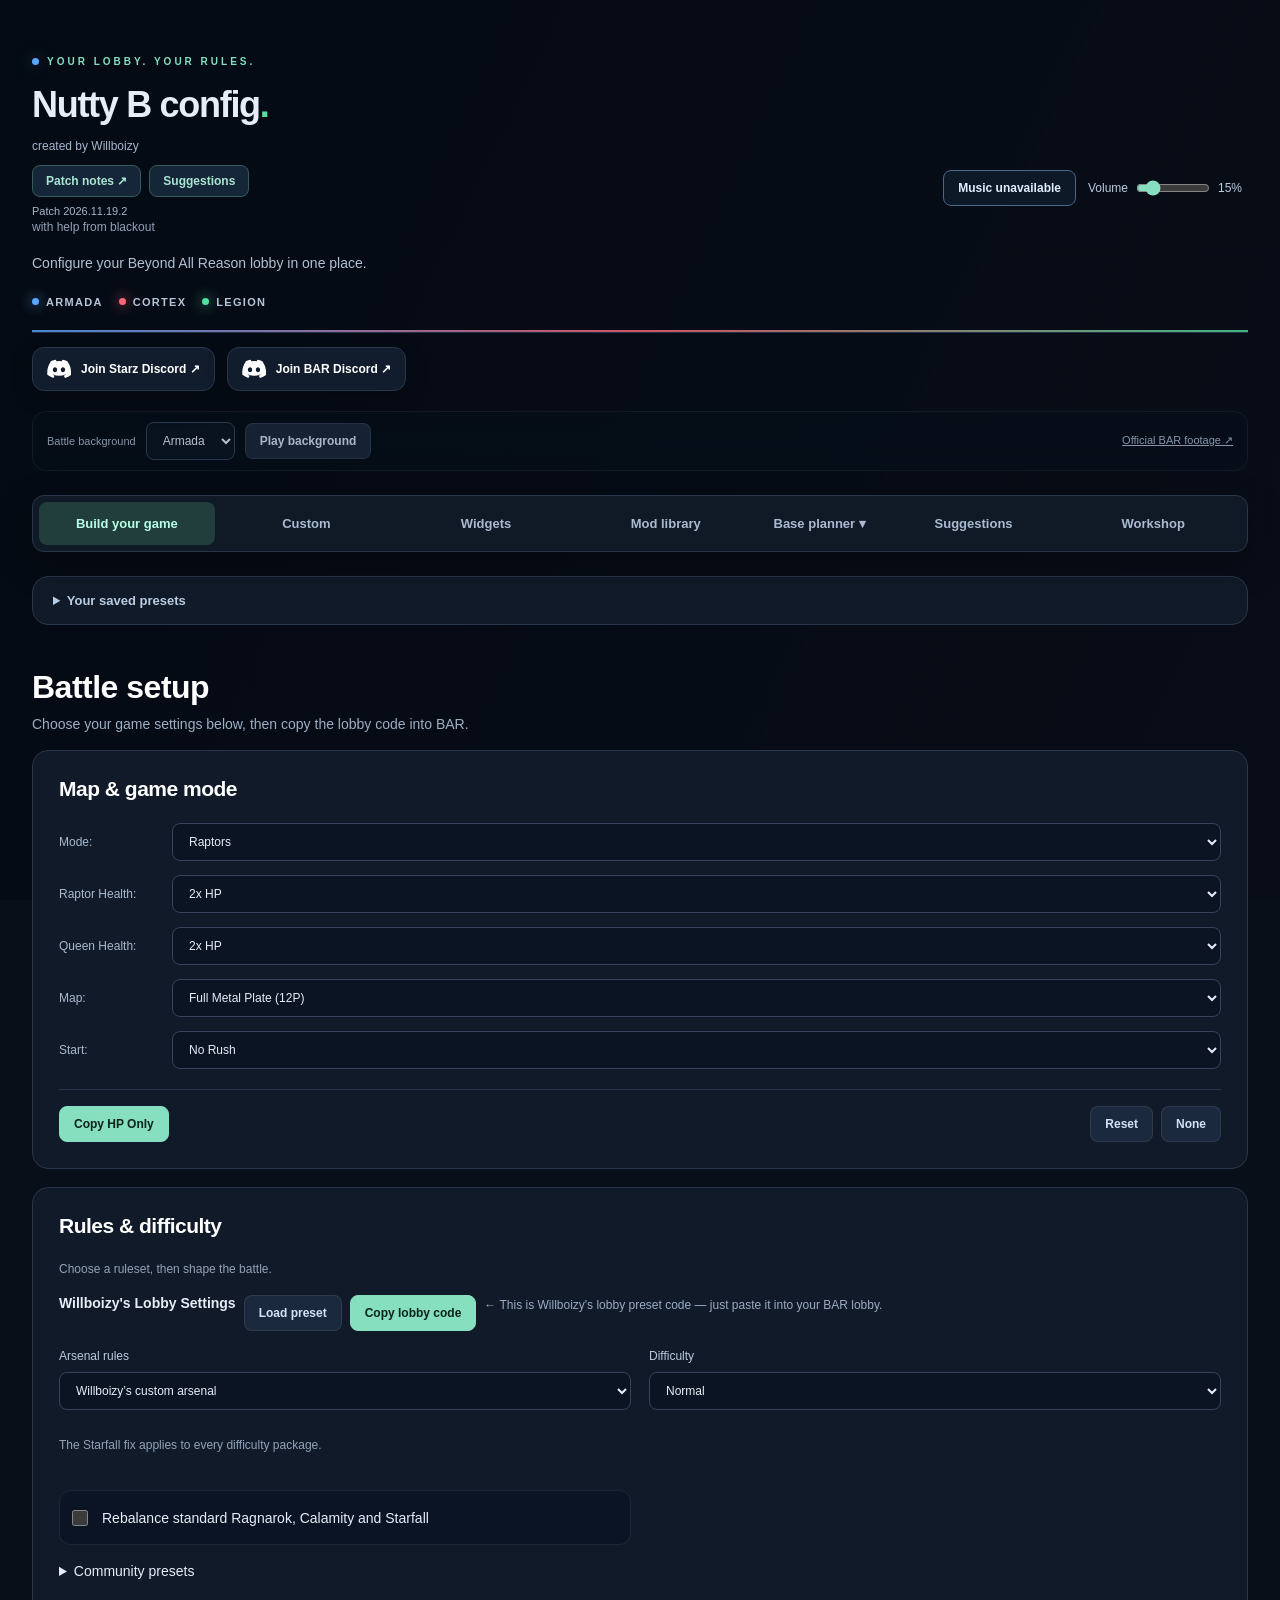
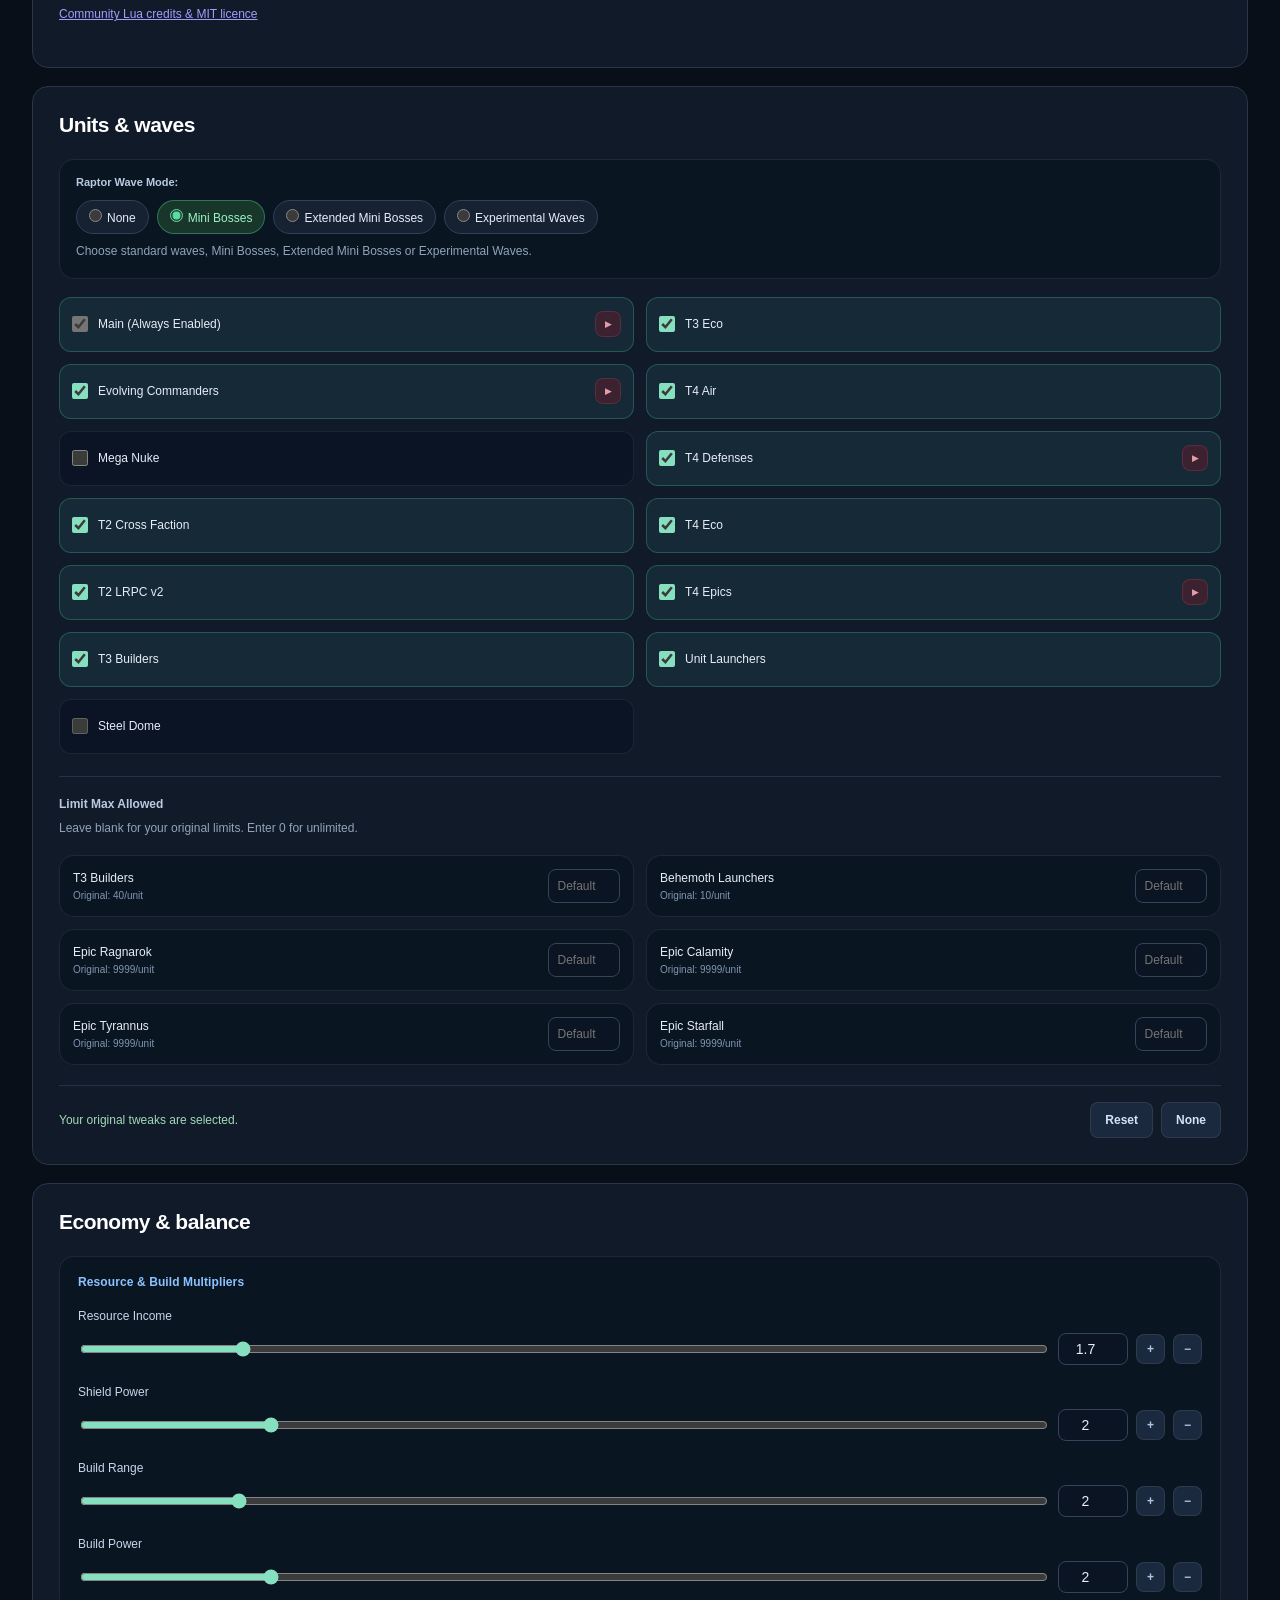
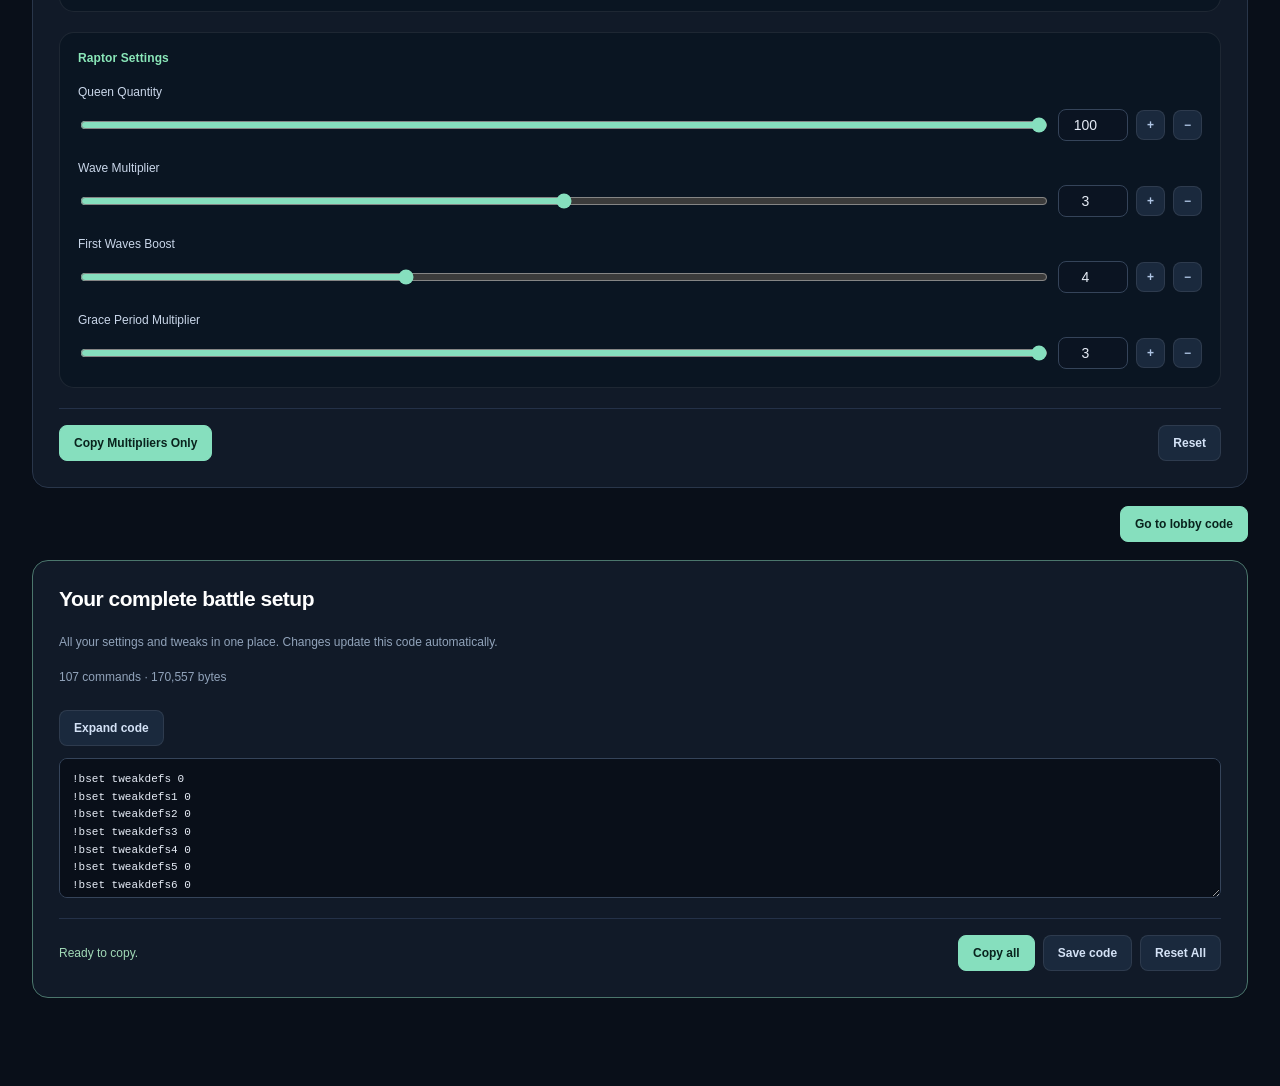
==== commit 5e47d428: "Patch 2026.11.19.2: Trim Legion menu and enable Ragnarok Fire at Will" ====
--- a/index.html
+++ b/index.html
@@ -56,7 +56,7 @@
 <meta name="twitter:card" content="summary_large_image">
 <meta name="twitter:image" content="https://willzyboi.github.io/nuttyb/raptor-queen-actual.png">
 <link rel="stylesheet" href="game-polish.css?v=patch-20261106-1"></head><body><video id="battle-background" class="battle-background" autoplay muted loop playsinline preload="metadata" aria-hidden="true" src="https://ixstudiosdata.nl/BAR/BAR_BG_Armada_Animated_1080P.mp4"></video><main>
-<header><div><span class="eyebrow">Your lobby. Your rules.</span><h1>Nutty B config<span style="color:var(--pink)">.</span></h1><p style="margin:0 0 12px;color:#ffc0dd;font-size:13px">created by Willboizy</p><p class="patch-version" style="color:#ffe000;font-size:12px;font-weight:700;margin:8px 0" title="Loaded website patch">Patch 2026.11.19.1 - Blackouts Game Settings</p><p class="creator-help">with help from blackout</p><p class="intro">Build your NuttyB battle, dial up the chaos, and take it straight into BAR.</p><div class="faction-signature" aria-label="Armada, Cortex and Legion"><span style="--faction:var(--armada)"><i aria-hidden="true"></i>Armada</span><span style="--faction:var(--cortex)"><i aria-hidden="true"></i>Cortex</span><span style="--faction:var(--legion)"><i aria-hidden="true"></i>Legion</span></div></div><div class="music-bar"><button id="music-open" class="music-open" aria-pressed="false">♫ Play music</button><label>Volume <input id="music-volume" type="range" min="0" max="100" value="15"><output id="music-level">15%</output></label></div></header>
+<header><div><span class="eyebrow">Your lobby. Your rules.</span><h1>Nutty B config<span style="color:var(--pink)">.</span></h1><p style="margin:0 0 12px;color:#ffc0dd;font-size:13px">created by Willboizy</p><p class="patch-version" style="color:#ffe000;font-size:12px;font-weight:700;margin:8px 0" title="Loaded website patch">Patch 2026.11.19.2 - Blackouts Game Settings</p><p class="creator-help">with help from blackout</p><p class="intro">Build your NuttyB battle, dial up the chaos, and take it straight into BAR.</p><div class="faction-signature" aria-label="Armada, Cortex and Legion"><span style="--faction:var(--armada)"><i aria-hidden="true"></i>Armada</span><span style="--faction:var(--cortex)"><i aria-hidden="true"></i>Cortex</span><span style="--faction:var(--legion)"><i aria-hidden="true"></i>Legion</span></div></div><div class="music-bar"><button id="music-open" class="music-open" aria-pressed="false">♫ Play music</button><label>Volume <input id="music-volume" type="range" min="0" max="100" value="15"><output id="music-level">15%</output></label></div></header>
 <div class="discord-links" style="display:flex;flex-wrap:wrap;gap:20px;margin:20px 0 28px"><div><a class="widget-link discord-button" href="https://discord.gg/kmzKGBWB3" target="_blank" rel="noopener noreferrer"><svg viewBox="0 0 24 24" aria-hidden="true"><path d="M20.32 4.37a19.8 19.8 0 0 0-4.89-1.52c-.21.38-.45.89-.62 1.29a18.2 18.2 0 0 0-5.42 0c-.17-.4-.41-.91-.63-1.29A19.7 19.7 0 0 0 3.87 4.37C.78 8.97-.06 13.45.36 17.87a19.9 19.9 0 0 0 6 3.04c.49-.66.92-1.36 1.29-2.1-.71-.26-1.4-.59-2.05-.97l.5-.39c3.96 1.82 8.27 1.82 12.18 0l.5.39c-.65.38-1.34.71-2.05.97.37.74.8 1.44 1.29 2.1a19.8 19.8 0 0 0 6-3.04c.49-5.13-.84-9.57-3.7-13.5ZM8.02 15.15c-1.19 0-2.16-1.09-2.16-2.43s.95-2.43 2.16-2.43c1.22 0 2.18 1.1 2.16 2.43 0 1.34-.95 2.43-2.16 2.43Zm7.96 0c-1.19 0-2.16-1.09-2.16-2.43s.95-2.43 2.16-2.43c1.22 0 2.18 1.1 2.16 2.43 0 1.34-.94 2.43-2.16 2.43Z"/></svg>Join Starz Discord ↗</a><p class="hint" style="margin:8px 0 0">for nutty b games chat</p></div><div><a class="widget-link discord-button" href="https://discord.gg/9XVJW78p2" target="_blank" rel="noopener noreferrer"><svg viewBox="0 0 24 24" aria-hidden="true"><path d="M20.32 4.37a19.8 19.8 0 0 0-4.89-1.52c-.21.38-.45.89-.62 1.29a18.2 18.2 0 0 0-5.42 0c-.17-.4-.41-.91-.63-1.29A19.7 19.7 0 0 0 3.87 4.37C.78 8.97-.06 13.45.36 17.87a19.9 19.9 0 0 0 6 3.04c.49-.66.92-1.36 1.29-2.1-.71-.26-1.4-.59-2.05-.97l.5-.39c3.96 1.82 8.27 1.82 12.18 0l.5.39c-.65.38-1.34.71-2.05.97.37.74.8 1.44 1.29 2.1a19.8 19.8 0 0 0 6-3.04c.49-5.13-.84-9.57-3.7-13.5ZM8.02 15.15c-1.19 0-2.16-1.09-2.16-2.43s.95-2.43 2.16-2.43c1.22 0 2.18 1.1 2.16 2.43 0 1.34-.95 2.43-2.16 2.43Zm7.96 0c-1.19 0-2.16-1.09-2.16-2.43s.95-2.43 2.16-2.43c1.22 0 2.18 1.1 2.16 2.43 0 1.34-.94 2.43-2.16 2.43Z"/></svg>Join BAR Discord ↗</a><p class="hint" style="margin:8px 0 0">Beyond All Reason official Discord</p></div></div>
 <div class="background-controls"><label for="background-faction">Battle background</label><select id="background-faction"><option value="Armada">Armada</option><option value="Cortex">Cortex</option></select><button id="background-pause" type="button">Pause background</button><a href="https://www.beyondallreason.info/promokit" target="_blank" rel="noopener noreferrer">Official BAR footage ↗</a></div><nav class="topnav" aria-label="Configurator"><button class="active" id="configuration-tab" aria-pressed="true">Build your game</button><button id="custom-tab" aria-pressed="false">Custom</button><button id="widgets-tab" aria-pressed="false">Widgets</button><button id="library-tab" aria-pressed="false">Mod library</button><div class="planner-menu"><button id="planner-tab" aria-pressed="false">Base planner ▾</button><div class="planner-dropdown"><button id="planner-own" type="button">Make your own</button><button id="planner-community" type="button">Community made</button></div></div><button id="suggestions-tab" aria-pressed="false">Suggestions</button></nav>
 <div id="configuration">
@@ -74,4 +74,4 @@
 <div class="section-footer"><p id="custom-status" class="status" role="status" aria-live="polite">Paste your code, then select Apply code.</p><div class="toolbar"><button id="clear-custom">Clear</button><button class="primary" id="apply-custom">Apply code</button></div></div>
 </section>
 
-<section class="panel" id="widgets" hidden></section><section class="panel" id="library" hidden></section><section id="planner" hidden><div id="planner-community-view" class="panel" hidden><h2>Community made layouts</h2><p>No community layouts have been shared here yet.</p><button id="planner-community-create">Make your own layout</button></div><iframe allowfullscreen title="NuttyB base layout planner" loading="lazy" src="base-planner.html?embedded=1&amp;v=more-buildings-1"></iframe></section><section class="panel" id="suggestions" hidden aria-labelledby="suggestions-heading"><h2 id="suggestions-heading">Suggest a config change</h2><p class="hint">Got an idea for NuttyB? Send unit balance ideas, new features or bug reports. Suggestions are public GitHub issues and need a free GitHub account. They are reviewed before any config changes.</p><form id="suggestion-form" style="max-width:760px;display:grid;gap:16px;margin-top:24px"><label>Category<select id="suggestion-category"><option>Unit balance</option><option>Raptors and bosses</option><option>New feature</option><option>Bug report</option><option>Other</option></select></label><label>Suggestion title<input id="suggestion-title" style="display:block;width:100%;margin-top:8px" maxlength="100" required placeholder="What would you like changed?"></label><label>Details<textarea id="suggestion-details" class="part-preview" style="height:180px;display:block;margin-top:8px;font-size:14px" maxlength="4000" required placeholder="Explain your idea and why it would help. For bugs, include your settings and what happened."></textarea></label><button class="primary" type="submit">Prepare suggestion</button><p id="suggestion-status" role="status">Prepare your suggestion when you are ready.</p><a id="suggestion-submit" class="widget-link" target="_blank" rel="noopener noreferrer" hidden>Review and submit on GitHub</a></form></section></main><script src="nutty-data.js?v=patch-20261021-2"></script><script src="nutty-engine.js?v=url-safe-1"></script><script src="nutty-options.js?v=patch-20261011"></script><script src="steel-dome.js?v=lower-projectiles-1"></script><script src="nutty-ui.js?v=patch-20261029-3"></script><script src="nutty-custom.js?v=inline-copy-1"></script><script src="nutty-presets.js?v=presets-1"></script><script src="nutty-widgets.js?v=inline-copy-1"></script><script src="nutty-library.js?v=inline-copy-1"></script><script src="nutty-background.js?v=battle-1"></script><script src="nutty-lua-parser.js?v=0.3.1"></script><script src="nutty-community-data.js?v=constructor-only-4"></script><script src="nutty-consolidated.js?v=patch-20261119-1"></script><audio id="background-music" src="cosmic-family-flight.m4a" loop preload="metadata"></audio><script src="nutty-music.js?v=audio-track-1"></script><script src="nutty-community-layouts.js?v=blackbunker-early-5"></script><script src="game-polish.js?v=patch-20261119-1"></script><script src="nutty-suggestions.js?v=patch-20261023-1-header"></script></body></html>+<section class="panel" id="widgets" hidden></section><section class="panel" id="library" hidden></section><section id="planner" hidden><div id="planner-community-view" class="panel" hidden><h2>Community made layouts</h2><p>No community layouts have been shared here yet.</p><button id="planner-community-create">Make your own layout</button></div><iframe allowfullscreen title="NuttyB base layout planner" loading="lazy" src="base-planner.html?embedded=1&amp;v=more-buildings-1"></iframe></section><section class="panel" id="suggestions" hidden aria-labelledby="suggestions-heading"><h2 id="suggestions-heading">Suggest a config change</h2><p class="hint">Got an idea for NuttyB? Send unit balance ideas, new features or bug reports. Suggestions are public GitHub issues and need a free GitHub account. They are reviewed before any config changes.</p><form id="suggestion-form" style="max-width:760px;display:grid;gap:16px;margin-top:24px"><label>Category<select id="suggestion-category"><option>Unit balance</option><option>Raptors and bosses</option><option>New feature</option><option>Bug report</option><option>Other</option></select></label><label>Suggestion title<input id="suggestion-title" style="display:block;width:100%;margin-top:8px" maxlength="100" required placeholder="What would you like changed?"></label><label>Details<textarea id="suggestion-details" class="part-preview" style="height:180px;display:block;margin-top:8px;font-size:14px" maxlength="4000" required placeholder="Explain your idea and why it would help. For bugs, include your settings and what happened."></textarea></label><button class="primary" type="submit">Prepare suggestion</button><p id="suggestion-status" role="status">Prepare your suggestion when you are ready.</p><a id="suggestion-submit" class="widget-link" target="_blank" rel="noopener noreferrer" hidden>Review and submit on GitHub</a></form></section></main><script src="nutty-data.js?v=patch-20261021-2"></script><script src="nutty-engine.js?v=url-safe-1"></script><script src="nutty-options.js?v=patch-20261011"></script><script src="steel-dome.js?v=lower-projectiles-1"></script><script src="nutty-ui.js?v=patch-20261029-3"></script><script src="nutty-custom.js?v=inline-copy-1"></script><script src="nutty-presets.js?v=presets-1"></script><script src="nutty-widgets.js?v=inline-copy-1"></script><script src="nutty-library.js?v=inline-copy-1"></script><script src="nutty-background.js?v=battle-1"></script><script src="nutty-lua-parser.js?v=0.3.1"></script><script src="nutty-community-data.js?v=constructor-only-4"></script><script src="nutty-consolidated.js?v=patch-20261119-2"></script><audio id="background-music" src="cosmic-family-flight.m4a" loop preload="metadata"></audio><script src="nutty-music.js?v=audio-track-1"></script><script src="nutty-community-layouts.js?v=blackbunker-early-5"></script><script src="game-polish.js?v=patch-20261119-2"></script><script src="nutty-suggestions.js?v=patch-20261023-1-header"></script></body></html>
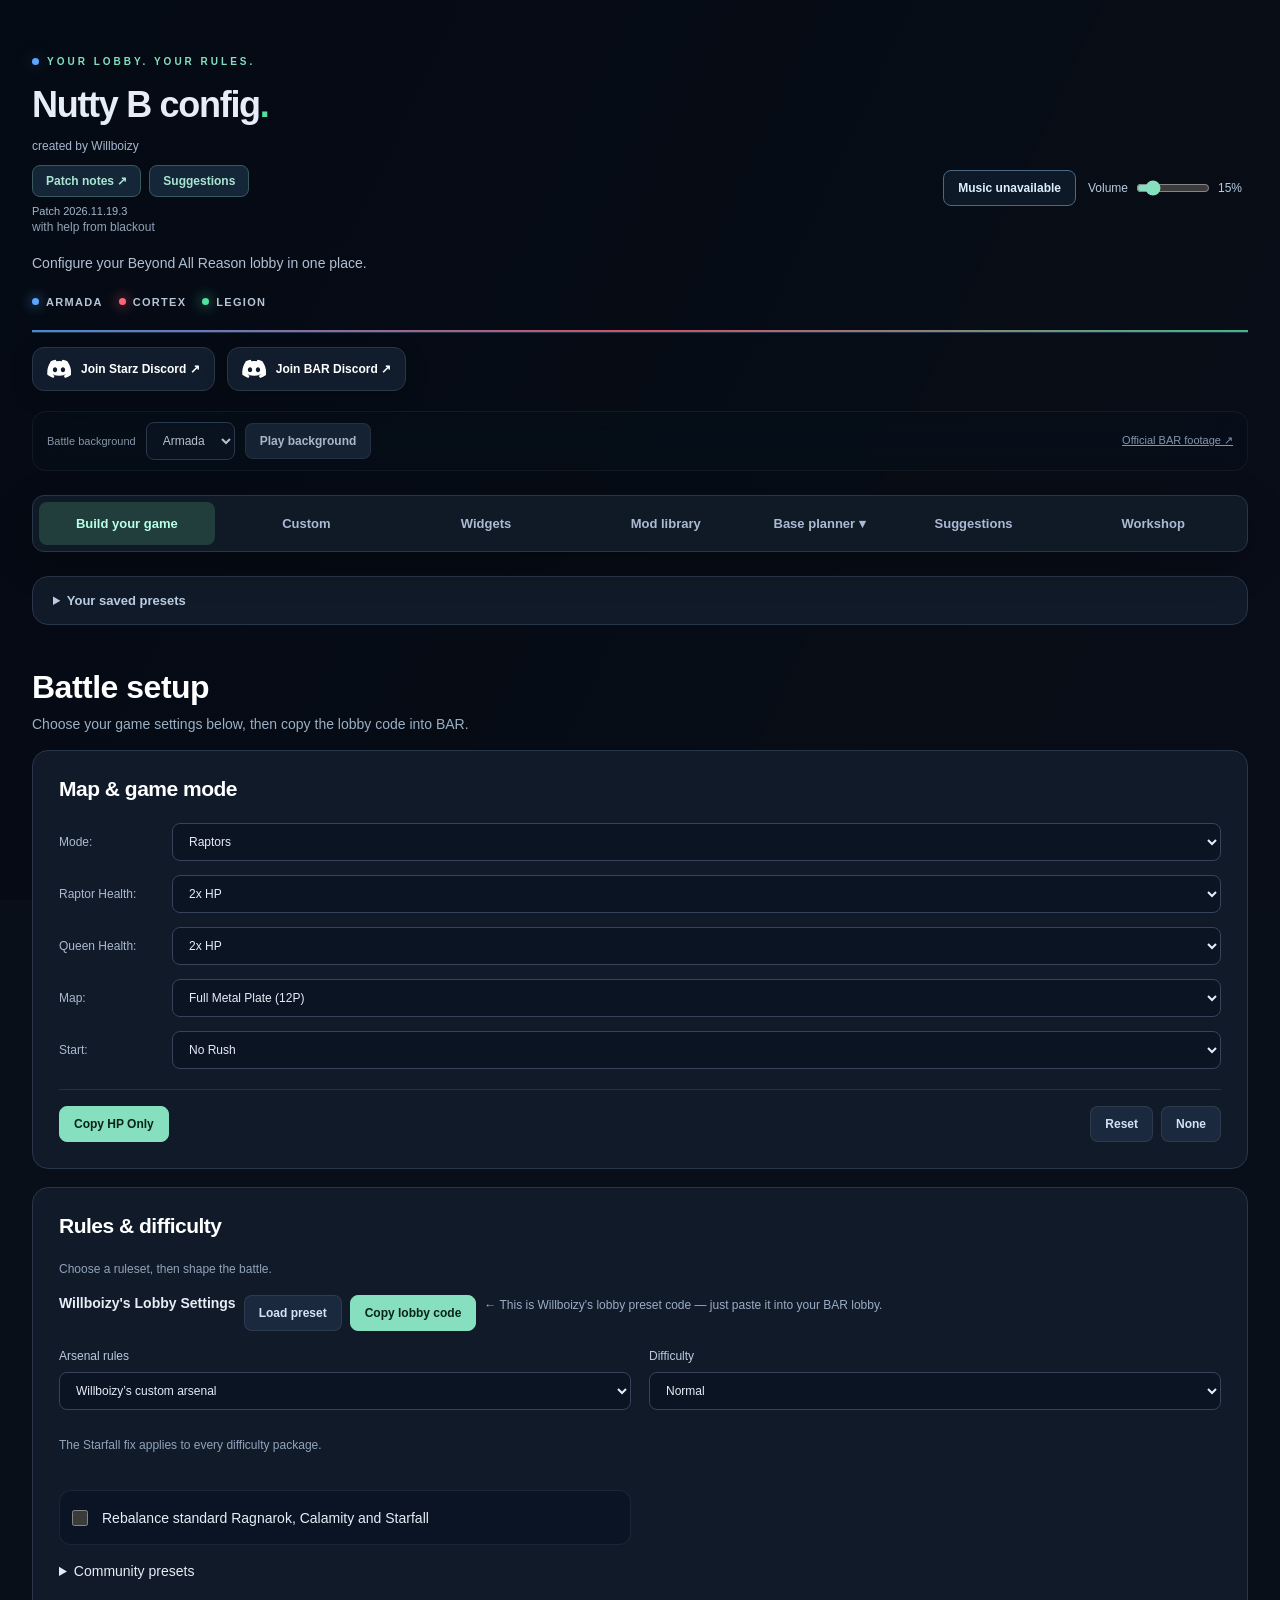
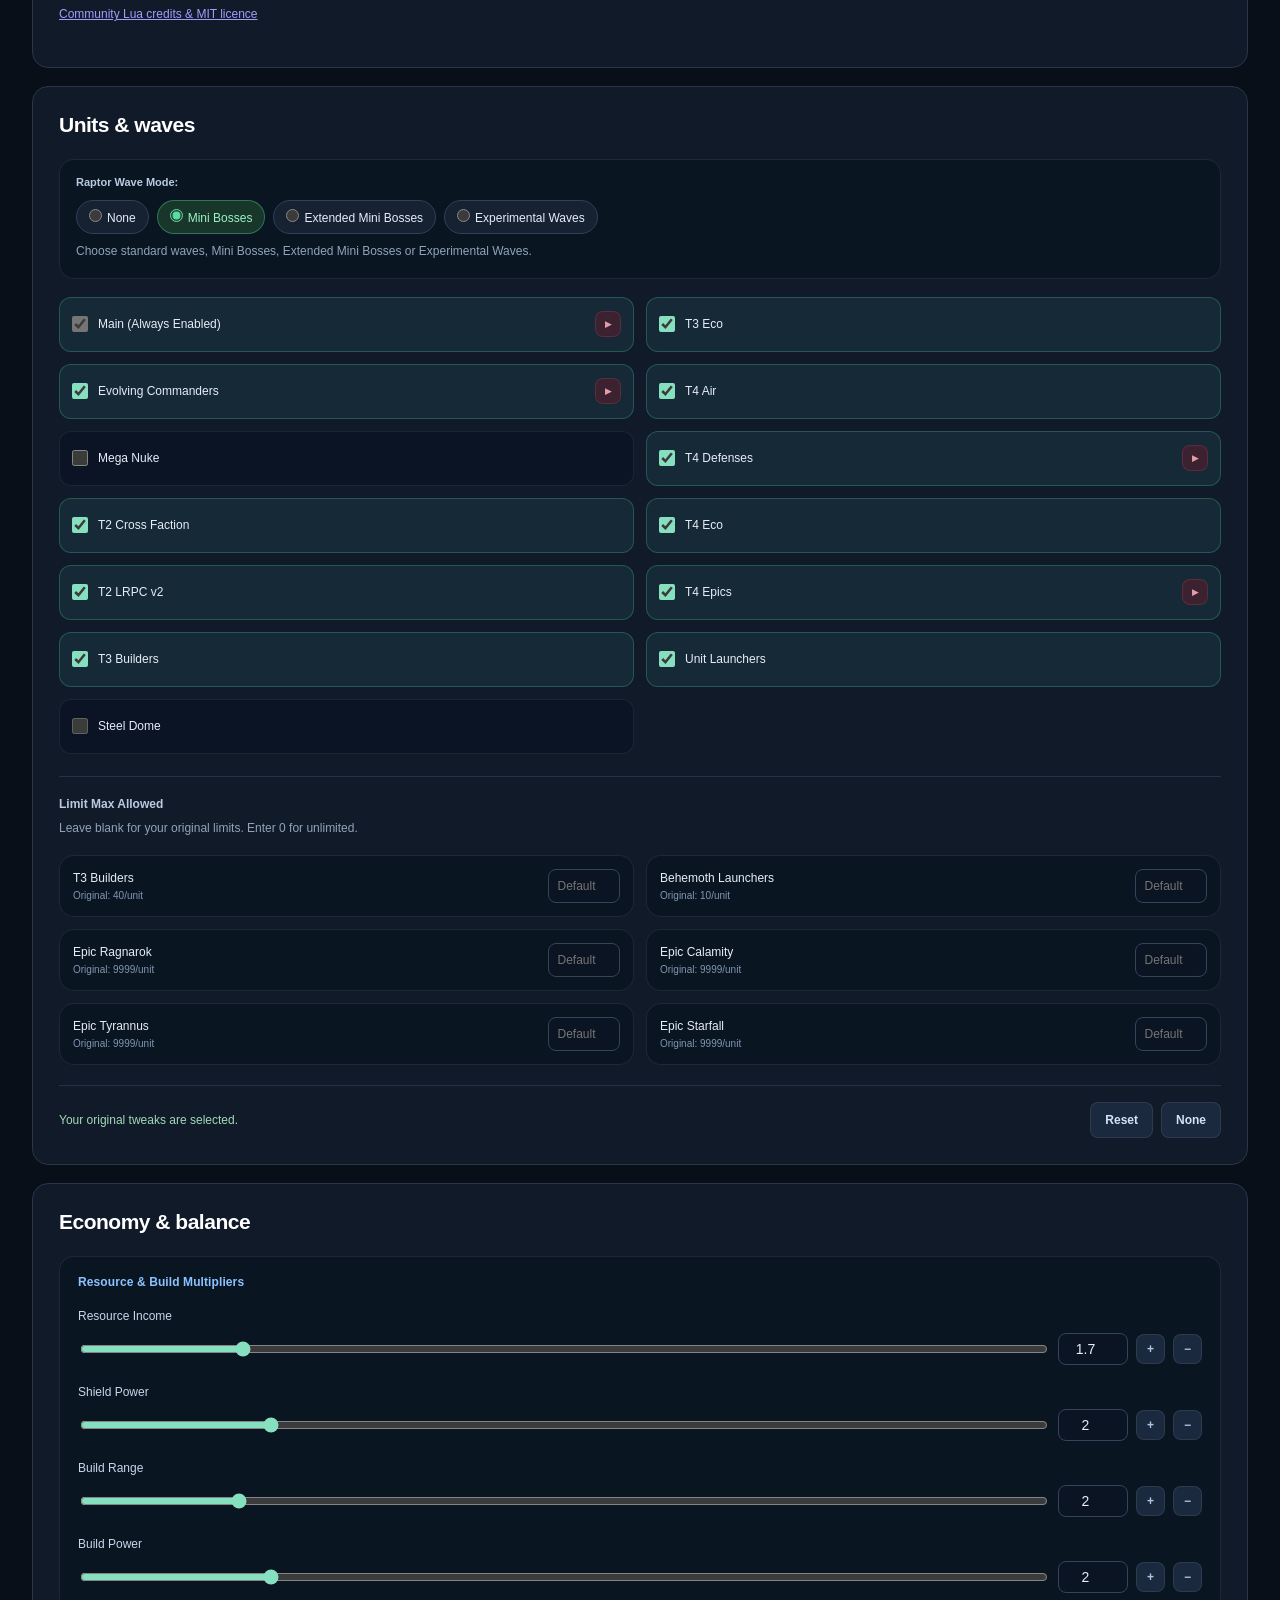
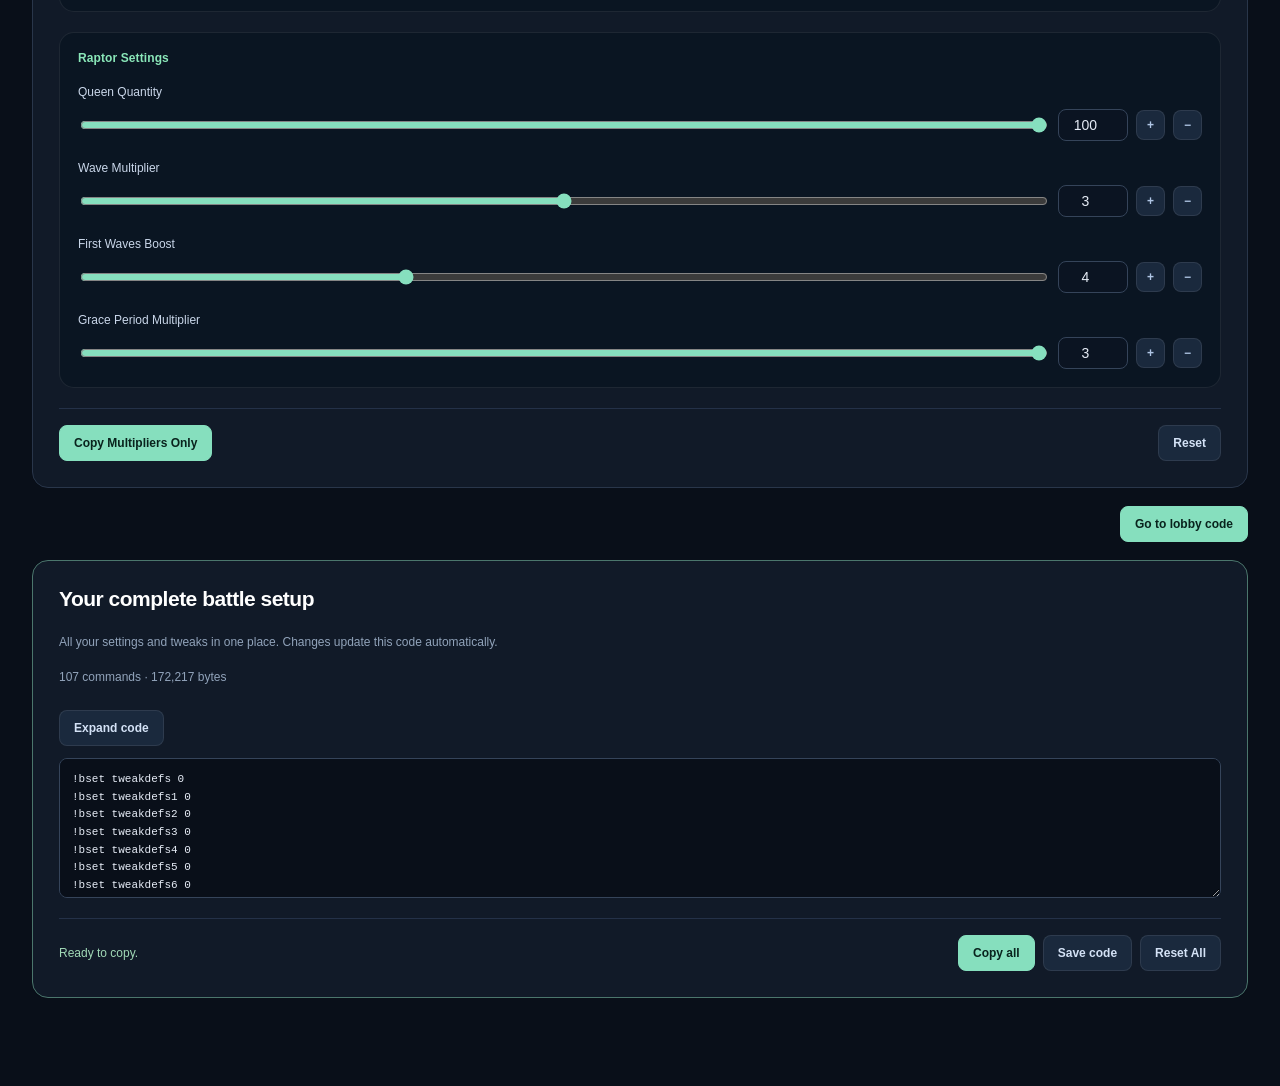
==== commit 40748469: "Patch 2026.11.19.3: construction wall and original Pulsar option" ====
--- a/index.html
+++ b/index.html
@@ -56,7 +56,7 @@
 <meta name="twitter:card" content="summary_large_image">
 <meta name="twitter:image" content="https://willzyboi.github.io/nuttyb/raptor-queen-actual.png">
 <link rel="stylesheet" href="game-polish.css?v=patch-20261106-1"></head><body><video id="battle-background" class="battle-background" autoplay muted loop playsinline preload="metadata" aria-hidden="true" src="https://ixstudiosdata.nl/BAR/BAR_BG_Armada_Animated_1080P.mp4"></video><main>
-<header><div><span class="eyebrow">Your lobby. Your rules.</span><h1>Nutty B config<span style="color:var(--pink)">.</span></h1><p style="margin:0 0 12px;color:#ffc0dd;font-size:13px">created by Willboizy</p><p class="patch-version" style="color:#ffe000;font-size:12px;font-weight:700;margin:8px 0" title="Loaded website patch">Patch 2026.11.19.2 - Blackouts Game Settings</p><p class="creator-help">with help from blackout</p><p class="intro">Build your NuttyB battle, dial up the chaos, and take it straight into BAR.</p><div class="faction-signature" aria-label="Armada, Cortex and Legion"><span style="--faction:var(--armada)"><i aria-hidden="true"></i>Armada</span><span style="--faction:var(--cortex)"><i aria-hidden="true"></i>Cortex</span><span style="--faction:var(--legion)"><i aria-hidden="true"></i>Legion</span></div></div><div class="music-bar"><button id="music-open" class="music-open" aria-pressed="false">♫ Play music</button><label>Volume <input id="music-volume" type="range" min="0" max="100" value="15"><output id="music-level">15%</output></label></div></header>
+<header><div><span class="eyebrow">Your lobby. Your rules.</span><h1>Nutty B config<span style="color:var(--pink)">.</span></h1><p style="margin:0 0 12px;color:#ffc0dd;font-size:13px">created by Willboizy</p><p class="patch-version" style="color:#ffe000;font-size:12px;font-weight:700;margin:8px 0" title="Loaded website patch">Patch 2026.11.19.3 - Blackouts Game Settings</p><p class="creator-help">with help from blackout</p><p class="intro">Build your NuttyB battle, dial up the chaos, and take it straight into BAR.</p><div class="faction-signature" aria-label="Armada, Cortex and Legion"><span style="--faction:var(--armada)"><i aria-hidden="true"></i>Armada</span><span style="--faction:var(--cortex)"><i aria-hidden="true"></i>Cortex</span><span style="--faction:var(--legion)"><i aria-hidden="true"></i>Legion</span></div></div><div class="music-bar"><button id="music-open" class="music-open" aria-pressed="false">♫ Play music</button><label>Volume <input id="music-volume" type="range" min="0" max="100" value="15"><output id="music-level">15%</output></label></div></header>
 <div class="discord-links" style="display:flex;flex-wrap:wrap;gap:20px;margin:20px 0 28px"><div><a class="widget-link discord-button" href="https://discord.gg/kmzKGBWB3" target="_blank" rel="noopener noreferrer"><svg viewBox="0 0 24 24" aria-hidden="true"><path d="M20.32 4.37a19.8 19.8 0 0 0-4.89-1.52c-.21.38-.45.89-.62 1.29a18.2 18.2 0 0 0-5.42 0c-.17-.4-.41-.91-.63-1.29A19.7 19.7 0 0 0 3.87 4.37C.78 8.97-.06 13.45.36 17.87a19.9 19.9 0 0 0 6 3.04c.49-.66.92-1.36 1.29-2.1-.71-.26-1.4-.59-2.05-.97l.5-.39c3.96 1.82 8.27 1.82 12.18 0l.5.39c-.65.38-1.34.71-2.05.97.37.74.8 1.44 1.29 2.1a19.8 19.8 0 0 0 6-3.04c.49-5.13-.84-9.57-3.7-13.5ZM8.02 15.15c-1.19 0-2.16-1.09-2.16-2.43s.95-2.43 2.16-2.43c1.22 0 2.18 1.1 2.16 2.43 0 1.34-.95 2.43-2.16 2.43Zm7.96 0c-1.19 0-2.16-1.09-2.16-2.43s.95-2.43 2.16-2.43c1.22 0 2.18 1.1 2.16 2.43 0 1.34-.94 2.43-2.16 2.43Z"/></svg>Join Starz Discord ↗</a><p class="hint" style="margin:8px 0 0">for nutty b games chat</p></div><div><a class="widget-link discord-button" href="https://discord.gg/9XVJW78p2" target="_blank" rel="noopener noreferrer"><svg viewBox="0 0 24 24" aria-hidden="true"><path d="M20.32 4.37a19.8 19.8 0 0 0-4.89-1.52c-.21.38-.45.89-.62 1.29a18.2 18.2 0 0 0-5.42 0c-.17-.4-.41-.91-.63-1.29A19.7 19.7 0 0 0 3.87 4.37C.78 8.97-.06 13.45.36 17.87a19.9 19.9 0 0 0 6 3.04c.49-.66.92-1.36 1.29-2.1-.71-.26-1.4-.59-2.05-.97l.5-.39c3.96 1.82 8.27 1.82 12.18 0l.5.39c-.65.38-1.34.71-2.05.97.37.74.8 1.44 1.29 2.1a19.8 19.8 0 0 0 6-3.04c.49-5.13-.84-9.57-3.7-13.5ZM8.02 15.15c-1.19 0-2.16-1.09-2.16-2.43s.95-2.43 2.16-2.43c1.22 0 2.18 1.1 2.16 2.43 0 1.34-.95 2.43-2.16 2.43Zm7.96 0c-1.19 0-2.16-1.09-2.16-2.43s.95-2.43 2.16-2.43c1.22 0 2.18 1.1 2.16 2.43 0 1.34-.94 2.43-2.16 2.43Z"/></svg>Join BAR Discord ↗</a><p class="hint" style="margin:8px 0 0">Beyond All Reason official Discord</p></div></div>
 <div class="background-controls"><label for="background-faction">Battle background</label><select id="background-faction"><option value="Armada">Armada</option><option value="Cortex">Cortex</option></select><button id="background-pause" type="button">Pause background</button><a href="https://www.beyondallreason.info/promokit" target="_blank" rel="noopener noreferrer">Official BAR footage ↗</a></div><nav class="topnav" aria-label="Configurator"><button class="active" id="configuration-tab" aria-pressed="true">Build your game</button><button id="custom-tab" aria-pressed="false">Custom</button><button id="widgets-tab" aria-pressed="false">Widgets</button><button id="library-tab" aria-pressed="false">Mod library</button><div class="planner-menu"><button id="planner-tab" aria-pressed="false">Base planner ▾</button><div class="planner-dropdown"><button id="planner-own" type="button">Make your own</button><button id="planner-community" type="button">Community made</button></div></div><button id="suggestions-tab" aria-pressed="false">Suggestions</button></nav>
 <div id="configuration">
